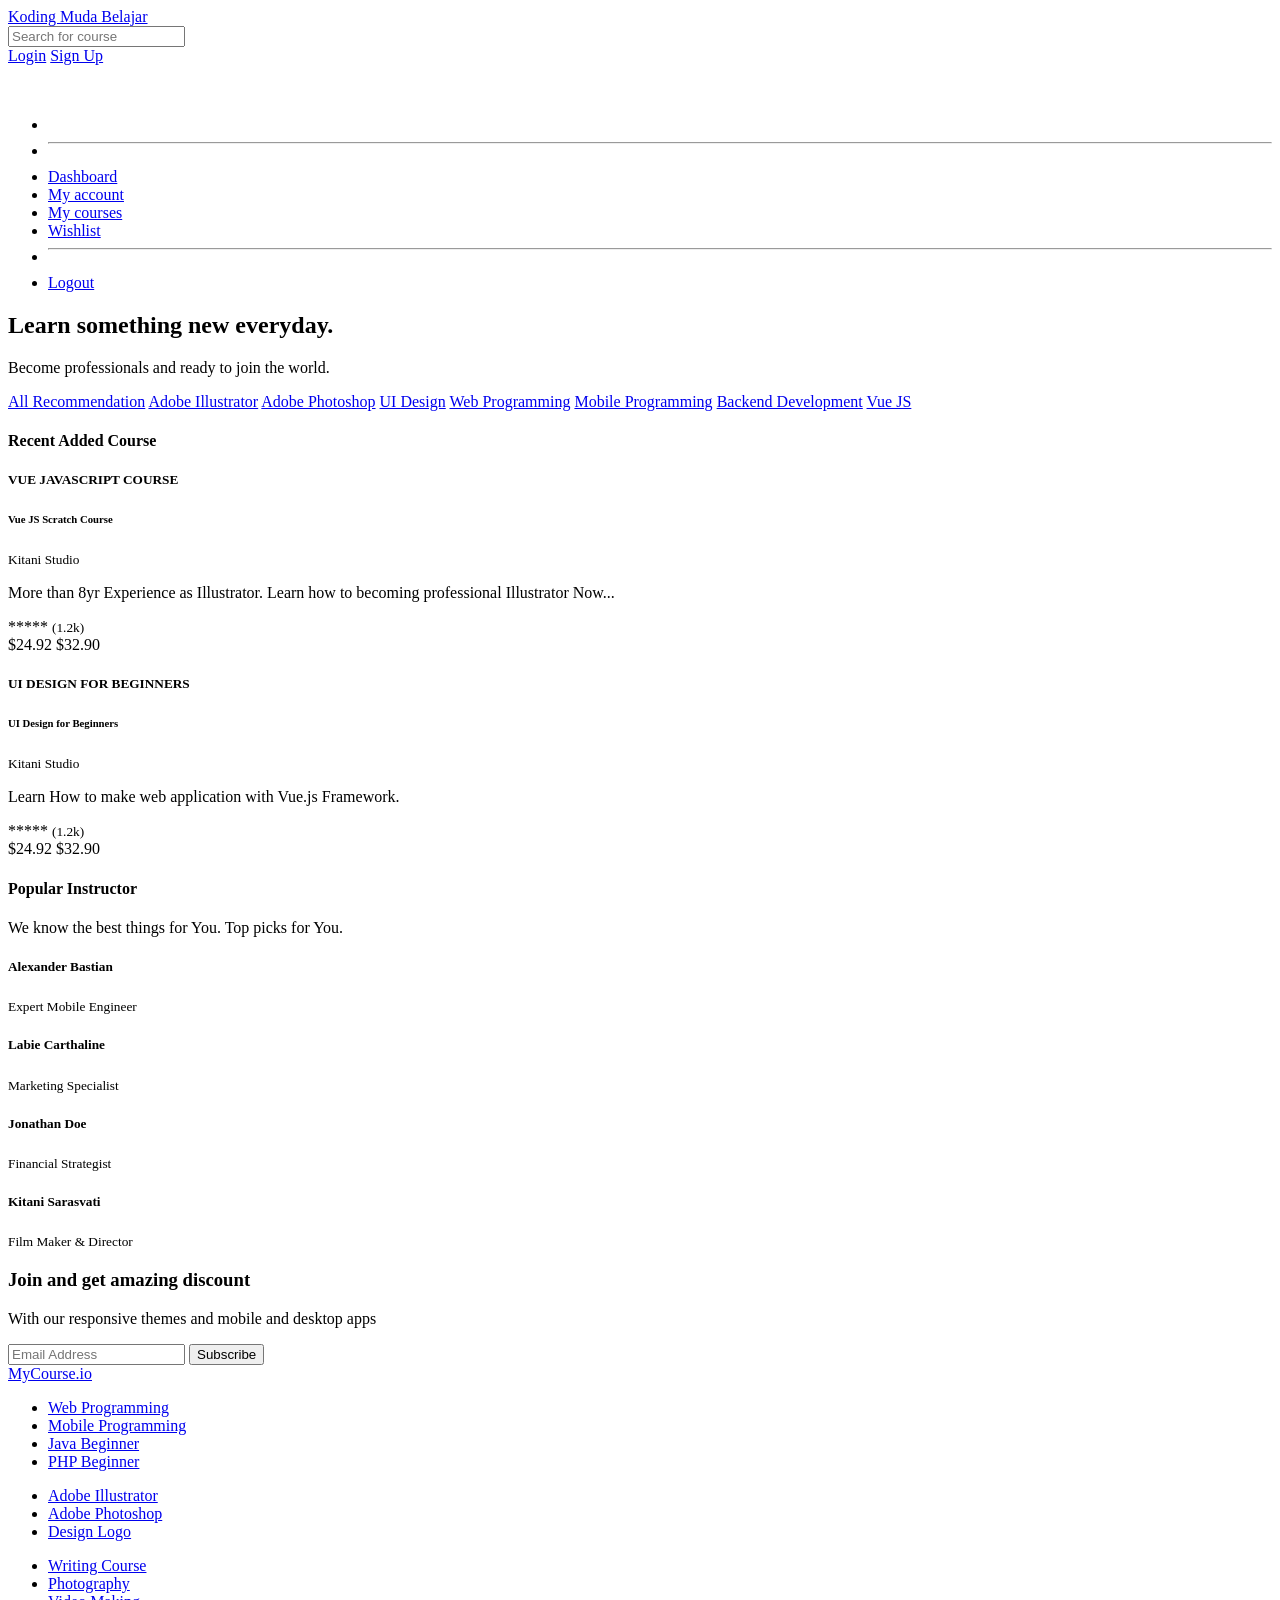
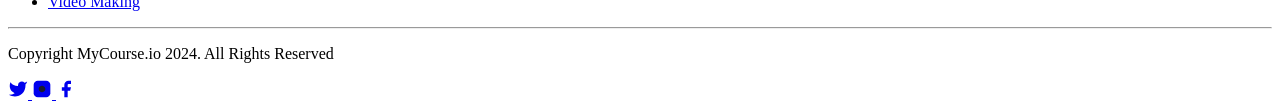
==== src/main/resources/templates/index.html @ 13777c7c "Homepage" ====
<!DOCTYPE html>
<html lang="en" xmlns:th="http://www.thymeleaf.org">
<head>
    <meta charset="UTF-8">
    <meta name="viewport" content="width=device-width, initial-scale=1.0">
    <title>Koding Muda Belajar</title>
    <link rel="stylesheet" th:href="@{/css/bootstrap.min.css}" />
    <link rel="stylesheet" th:href="@{/css/index.css}" />
</head>
<body>
    <nav class="navbar navbar-expand-lg navbar-light bg-white py-3 border-bottom">
        <div class="container">
            <a class="navbar-brand d-flex align-items-center" href="#">
                <span class="fw-bold">Koding Muda Belajar</span>
            </a>
            
            <div class="search-box mx-4 flex-grow-1 d-none d-lg-block">
                <input type="text" class="form-control" placeholder="Search for course">
            </div>
            
            <div class="d-flex align-items-center gap-3">

                <!-- Jika user BELUM login -->
                <div th:if="${user == null}">
                    <a href="/login" class="btn btn-outline-dark btn-sm">Login</a>
                    <a href="/register" class="btn btn-primary btn-sm">Sign Up</a>
                </div>

                <!-- Jika user SUDAH login -->
                <div class="dropdown text-end" th:if="${user != null}">
                    <a href="#" class="d-flex align-items-center text-dark text-decoration-none dropdown-toggle"
                    id="userDropdown">

                        <div class="rounded-circle bg-dark text-white d-flex justify-content-center align-items-center"
                            style="width: 35px; height: 35px;">
                            <span th:text="${user.firstName[0]+user.lastName[0]}"></span>
                        </div>
                    </a>

                    <ul class="dropdown-menu dropdown-menu-end" aria-labelledby="userDropdown">

                        <li class="px-3 py-2">
                            <strong th:text="${user.firstName + ' ' + user.lastName}"></strong><br>
                            <small th:text="${user.email}"></small>
                            <small th:text="${role}"></small>
                        </li>

                        <li><hr class="dropdown-divider"></li>
                        
                        <li><a class="dropdown-item" th:if="${role == 'Lecturer' or role == 'Admin'}" href="/dashboard">Dashboard</a></li>

                        <li><a class="dropdown-item" th:if="${role == 'Student'}" href="/my-account">My account</a></li>
                        <li><a class="dropdown-item" th:if="${role == 'Student'}" href="/my-courses">My courses</a></li>
                        <li><a class="dropdown-item" th:if="${role == 'Student'}" href="/wishlist">Wishlist</a></li>

                        <li><hr class="dropdown-divider"></li>
                        <li><a class="dropdown-item text-danger" href="/logout">Logout</a></li>
                    </ul>
                </div>
            </div>
        </div>
    </nav>


    <!-- Hero Section -->
    <section class="hero-section">
        <div class="container">
            <div class="hero-slider">
                <div class="row align-items-center">
                    <div class="col-lg-5">
                        <h1 class="display-5 fw-bold text-white mb-3">Learn something new everyday.</h1>
                        <p class="text-white-50 mb-4">Become professionals and ready to join the world.</p>
                    </div>
                    <div class="col-lg-7">
                    </div>
                </div>
            </div>
        </div>
    </section>

    <!-- Category Tags -->
    <section class="category-tags py-4">
        <div class="container">
            <div class="d-flex flex-wrap gap-2">
                <a href="#" class="btn btn-outline-primary btn-sm active">All Recommendation</a>
                <a href="#" class="btn btn-outline-secondary btn-sm">Adobe Illustrator</a>
                <a href="#" class="btn btn-outline-secondary btn-sm">Adobe Photoshop</a>
                <a href="#" class="btn btn-outline-secondary btn-sm">UI Design</a>
                <a href="#" class="btn btn-outline-secondary btn-sm">Web Programming</a>
                <a href="#" class="btn btn-outline-secondary btn-sm">Mobile Programming</a>
                <a href="#" class="btn btn-outline-secondary btn-sm">Backend Development</a>
                <a href="#" class="btn btn-outline-secondary btn-sm">Vue JS</a>
            </div>
        </div>
    </section>

    <!-- More from Kitani Studio -->
    <section class="courses-section py-4">
        <div class="container">
            <h4 class="fw-bold mb-1">Recent Added Course</h4>
            <div class="row g-4">
                <!-- Course Card 1 -->
                <div class="col-lg-3 col-md-6">
                    <div class="course-card">
                        <div class="course-image bg-danger">
                            <div class="course-img-content">
                                <h5 class="text-white fw-bold">VUE JAVASCRIPT COURSE</h5>
                            </div>
                        </div>
                        <div class="course-info p-3">
                            <h6 class="course-title">Vue JS Scratch Course</h6>
                            <div class="instructor-name">
                                <small class="text-primary">Kitani Studio</small>
                            </div>
                            <p class="course-desc text-muted small">More than 8yr Experience as Illustrator. Learn how to becoming professional Illustrator Now...</p>
                            <div class="course-rating mb-2">
                                <span class="stars">*****</span>
                                <small class="text-muted">(1.2k)</small>
                            </div>
                            <div class="course-price">
                                <span class="price fw-bold text-primary">$24.92</span>
                                <span class="original-price text-muted text-decoration-line-through ms-2">$32.90</span>
                            </div>
                        </div>
                    </div>
                </div>
                
                <!-- Course Card 2 -->
                <div class="col-lg-3 col-md-6">
                    <div class="course-card">
                        <div class="course-image bg-warning">
                            <div class="course-img-content">
                                <h5 class="text-dark fw-bold">UI DESIGN FOR BEGINNERS</h5>
                            </div>
                        </div>
                        <div class="course-info p-3">
                            <h6 class="course-title">UI Design for Beginners</h6>
                            <div class="instructor-name">
                                <small class="text-primary">Kitani Studio</small>
                            </div>
                            <p class="course-desc text-muted small">Learn How to make web application with Vue.js Framework.</p>
                            <div class="course-rating mb-2">
                                <span class="stars">*****</span>
                                <small class="text-muted">(1.2k)</small>
                            </div>
                            <div class="course-price">
                                <span class="price fw-bold text-primary">$24.92</span>
                                <span class="original-price text-muted text-decoration-line-through ms-2">$32.90</span>
                            </div>
                        </div>
                    </div>
                </div>
                

            </div>
        </div>
    </section>

    <!-- Popular Instructor -->
    <section class="instructor-section py-5">
        <div class="container">
            <h4 class="fw-bold mb-1">Popular Instructor</h4>
            <p class="text-muted mb-4">We know the best things for You. Top picks for You.</p>
            
            <div class="row g-4">
                <!-- Instructor 1 -->
                <div class="col-lg-3 col-md-6">
                    <div class="instructor-card">
                        <div class="instructor-image bg-teal"></div>
                        <div class="instructor-overlay">
                            <h5 class="text-white mb-1">Alexander Bastian</h5>
                            <small class="text-white-50">Expert Mobile Engineer</small>
                        </div>
                    </div>
                </div>
                
                <!-- Instructor 2 -->
                <div class="col-lg-3 col-md-6">
                    <div class="instructor-card">
                        <div class="instructor-image bg-green"></div>
                        <div class="instructor-overlay">
                            <h5 class="text-white mb-1">Labie Carthaline</h5>
                            <small class="text-white-50">Marketing Specialist</small>
                        </div>
                    </div>
                </div>
                
                <!-- Instructor 3 -->
                <div class="col-lg-3 col-md-6">
                    <div class="instructor-card">
                        <div class="instructor-image bg-blue"></div>
                        <div class="instructor-overlay">
                            <h5 class="text-white mb-1">Jonathan Doe</h5>
                            <small class="text-white-50">Financial Strategist</small>
                        </div>
                    </div>
                </div>
                
                <!-- Instructor 4 -->
                <div class="col-lg-3 col-md-6">
                    <div class="instructor-card">
                        <div class="instructor-image bg-yellow"></div>
                        <div class="instructor-overlay">
                            <h5 class="text-white mb-1">Kitani Sarasvati</h5>
                            <small class="text-white-50">Film Maker & Director</small>
                        </div>
                    </div>
                </div>
            </div>
        </div>
    </section>

    <!-- Newsletter Section -->
    <section class="newsletter-section py-5">
        <div class="container">
            <div class="newsletter-box">
                <div class="row align-items-center">
                    <div class="col-lg-6">
                        <h3 class="text-white fw-bold mb-2">Join and get amazing discount</h3>
                        <p class="text-white-50 mb-0">With our responsive themes and mobile and desktop apps</p>
                    </div>
                    <div class="col-lg-6">
                        <div class="d-flex gap-2 newsletter-form">
                            <input type="email" class="form-control" placeholder="Email Address">
                            <button class="btn btn-primary px-4">Subscribe</button>
                        </div>
                    </div>
                </div>
                <div class="newsletter-decoration"></div>
            </div>
        </div>
    </section>

    <!-- Footer -->
    <footer class="footer-section py-5">
        <div class="container">
            <div class="row">
                <div class="col-lg-3 col-md-6 mb-4">
                    <a class="navbar-brand d-flex align-items-center mb-4" href="#">
                        <div class="brand-icon me-2"></div>
                        <span class="fw-bold text-white">MyCourse.io</span>
                    </a>
                </div>
                <div class="col-lg-2 col-md-6 mb-4">
                    <ul class="list-unstyled footer-links">
                        <li><a href="#">Web Programming</a></li>
                        <li><a href="#">Mobile Programming</a></li>
                        <li><a href="#">Java Beginner</a></li>
                        <li><a href="#">PHP Beginner</a></li>
                    </ul>
                </div>
                <div class="col-lg-2 col-md-6 mb-4">
                    <ul class="list-unstyled footer-links">
                        <li><a href="#">Adobe Illustrator</a></li>
                        <li><a href="#">Adobe Photoshop</a></li>
                        <li><a href="#">Design Logo</a></li>
                    </ul>
                </div>
                <div class="col-lg-2 col-md-6 mb-4">
                    <ul class="list-unstyled footer-links">
                        <li><a href="#">Writing Course</a></li>
                        <li><a href="#">Photography</a></li>
                        <li><a href="#">Video Making</a></li>
                    </ul>
                </div>
            </div>
            
            <hr class="border-secondary my-4">
            
            <div class="row align-items-center">
                <div class="col-md-6">
                    <p class="text-muted mb-0">Copyright MyCourse.io 2024. All Rights Reserved</p>
                </div>
                <div class="col-md-6 text-md-end">
                    <div class="social-links">
                        <a href="#" class="text-white me-3">
                            <svg width="20" height="20" viewBox="0 0 24 24" fill="currentColor">
                                <path d="M23 3a10.9 10.9 0 0 1-3.14 1.53 4.48 4.48 0 0 0-7.86 3v1A10.66 10.66 0 0 1 3 4s-4 9 5 13a11.64 11.64 0 0 1-7 2c9 5 20 0 20-11.5a4.5 4.5 0 0 0-.08-.83A7.72 7.72 0 0 0 23 3z"></path>
                            </svg>
                        </a>
                        <a href="#" class="text-white me-3">
                            <svg width="20" height="20" viewBox="0 0 24 24" fill="currentColor">
                                <rect x="2" y="2" width="20" height="20" rx="5" ry="5"></rect>
                                <path d="M16 11.37A4 4 0 1 1 12.63 8 4 4 0 0 1 16 11.37z" fill="#1a1a2e"></path>
                                <line x1="17.5" y1="6.5" x2="17.51" y2="6.5" stroke="#1a1a2e" stroke-width="2"></line>
                            </svg>
                        </a>
                        <a href="#" class="text-white">
                            <svg width="20" height="20" viewBox="0 0 24 24" fill="currentColor">
                                <path d="M18 2h-3a5 5 0 0 0-5 5v3H7v4h3v8h4v-8h3l1-4h-4V7a1 1 0 0 1 1-1h3z"></path>
                            </svg>
                        </a>
                    </div>
                </div>
            </div>
        </div>
    </footer>

    <script th:src="@{/js/bootstrap.bundle.min.js}"></script>
</body>
</html>
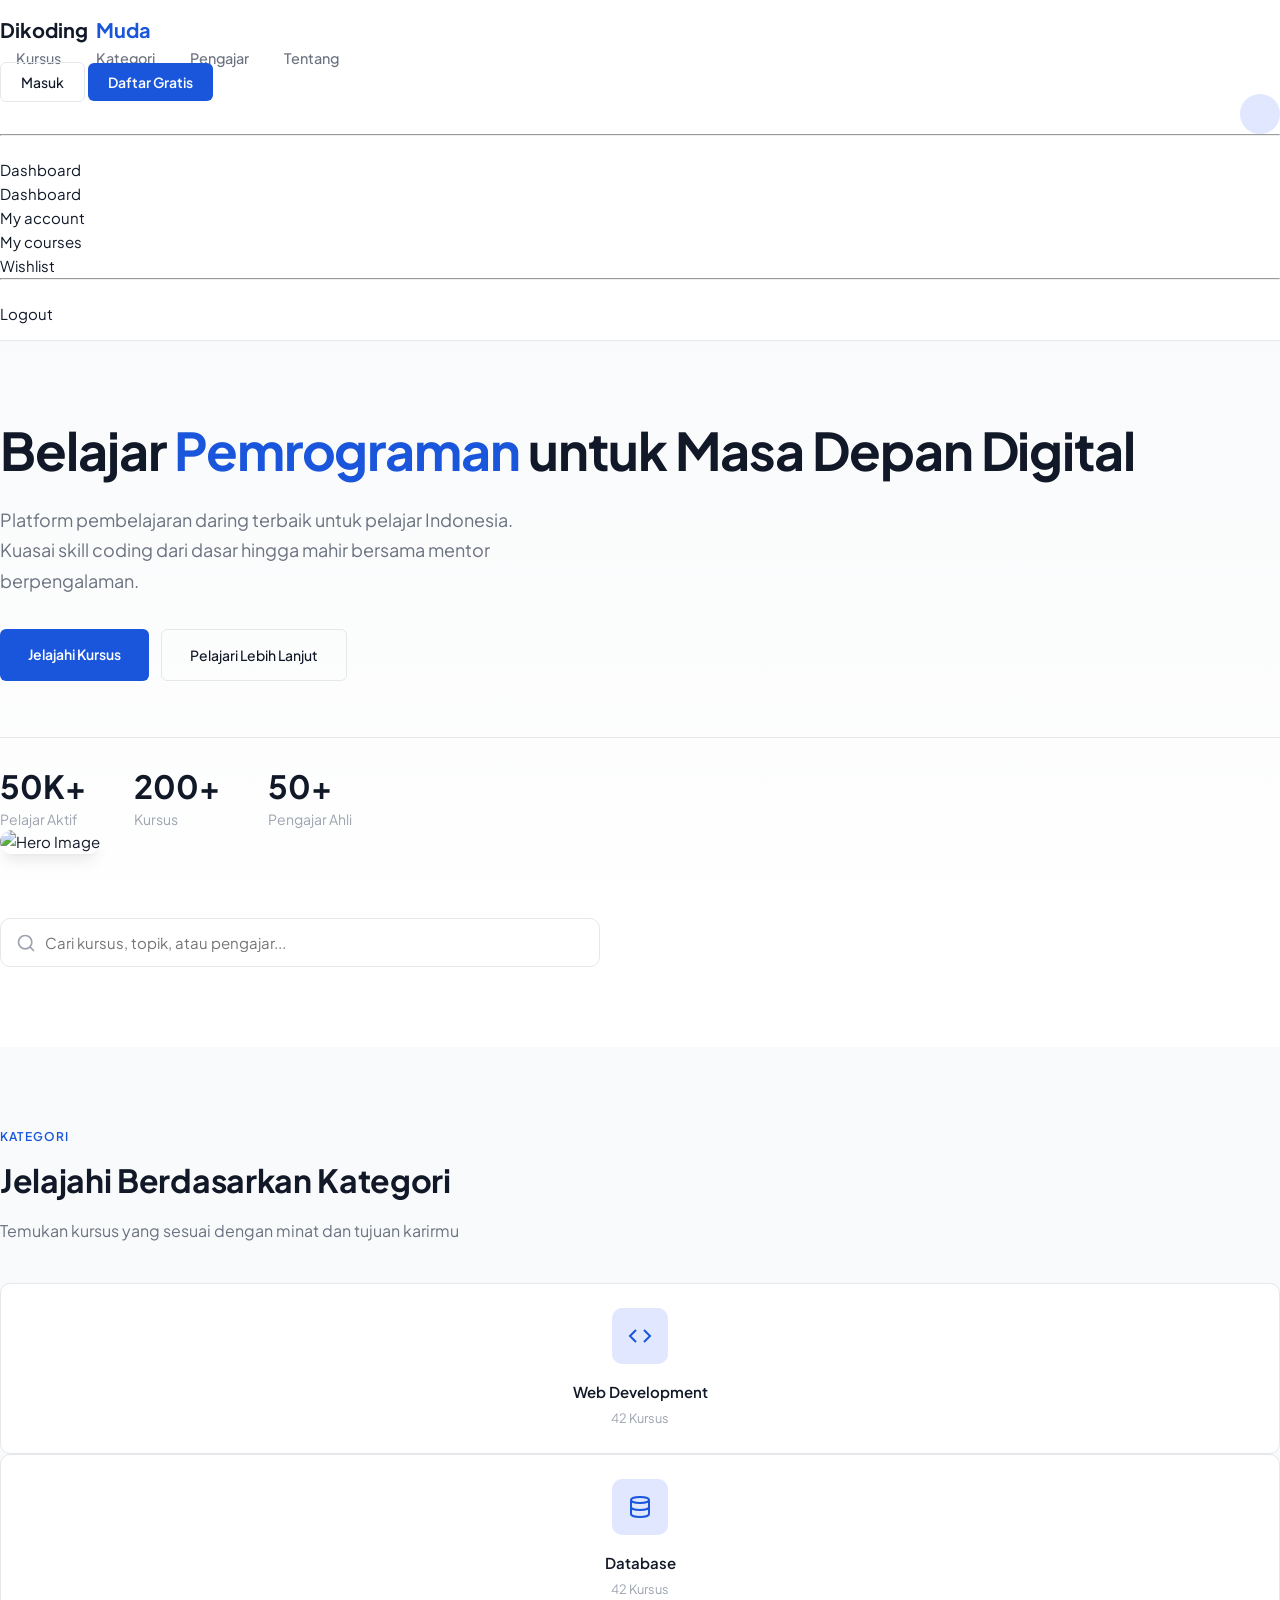
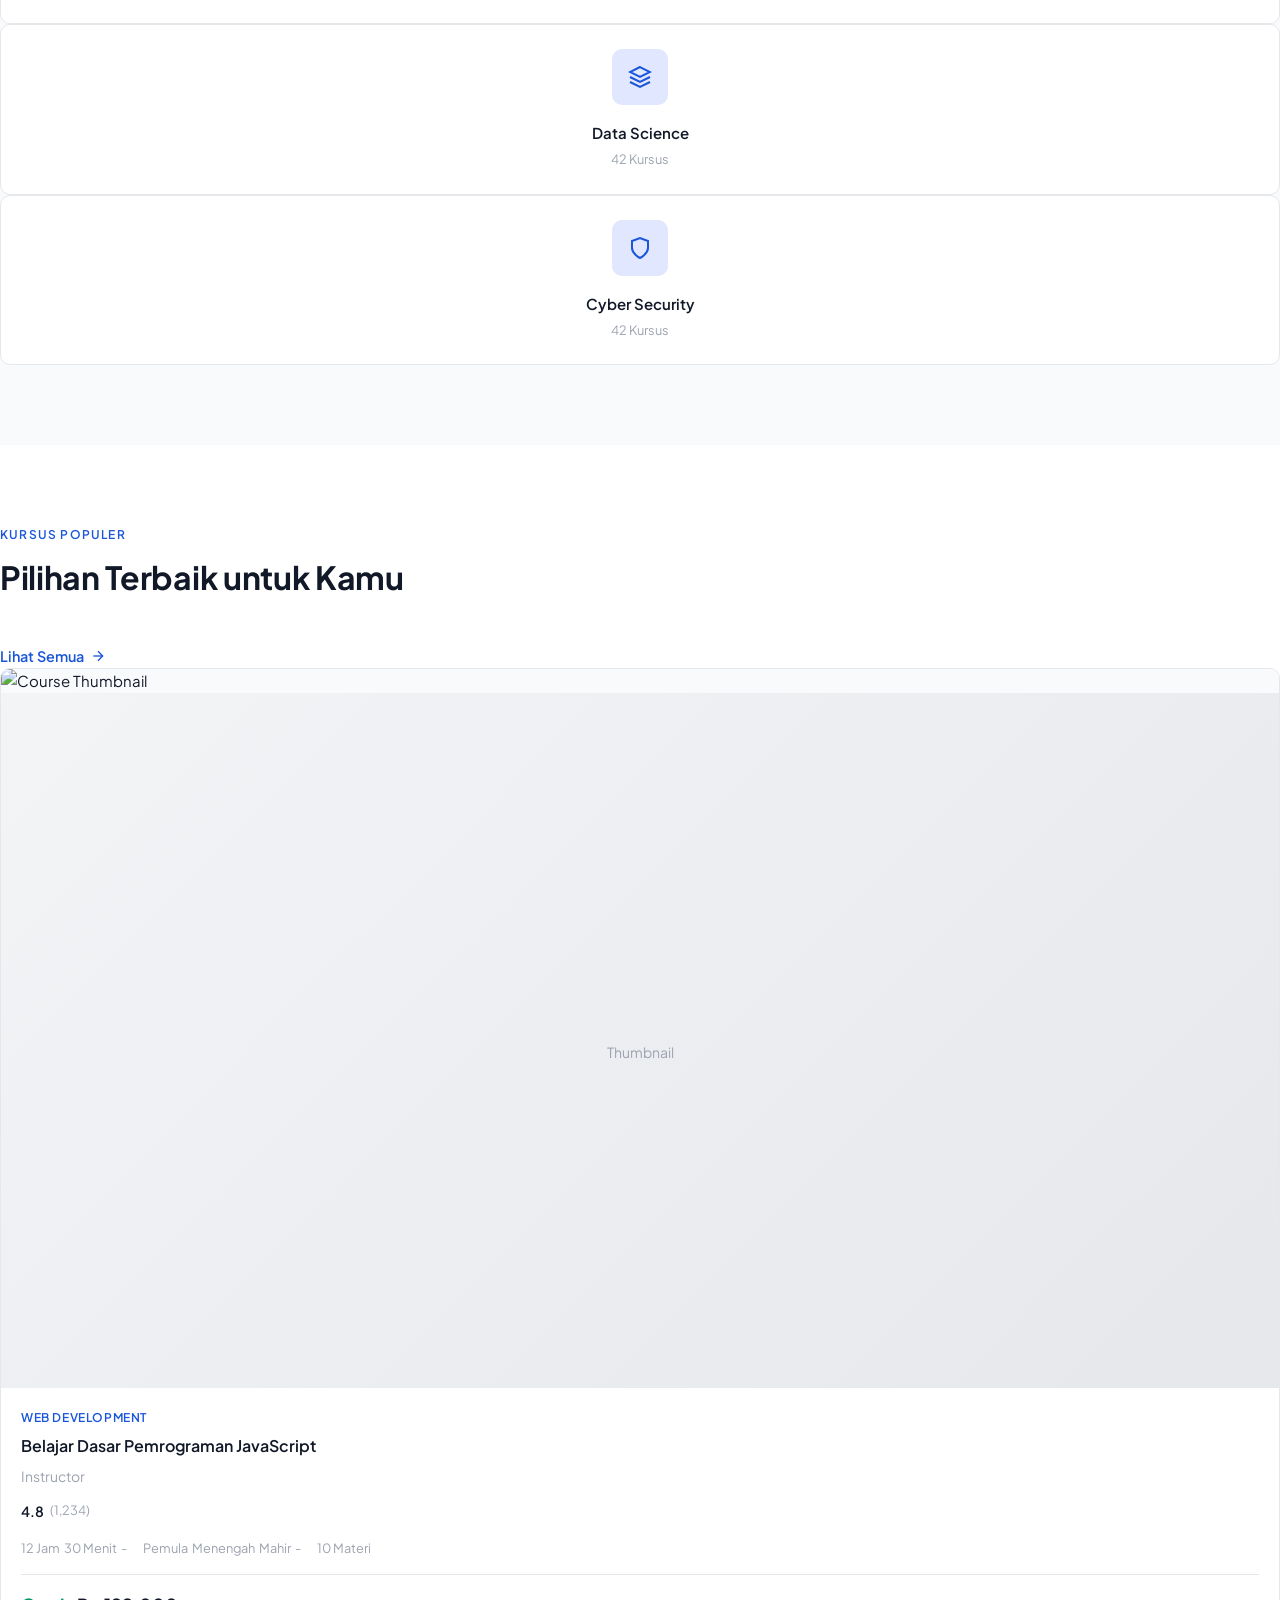
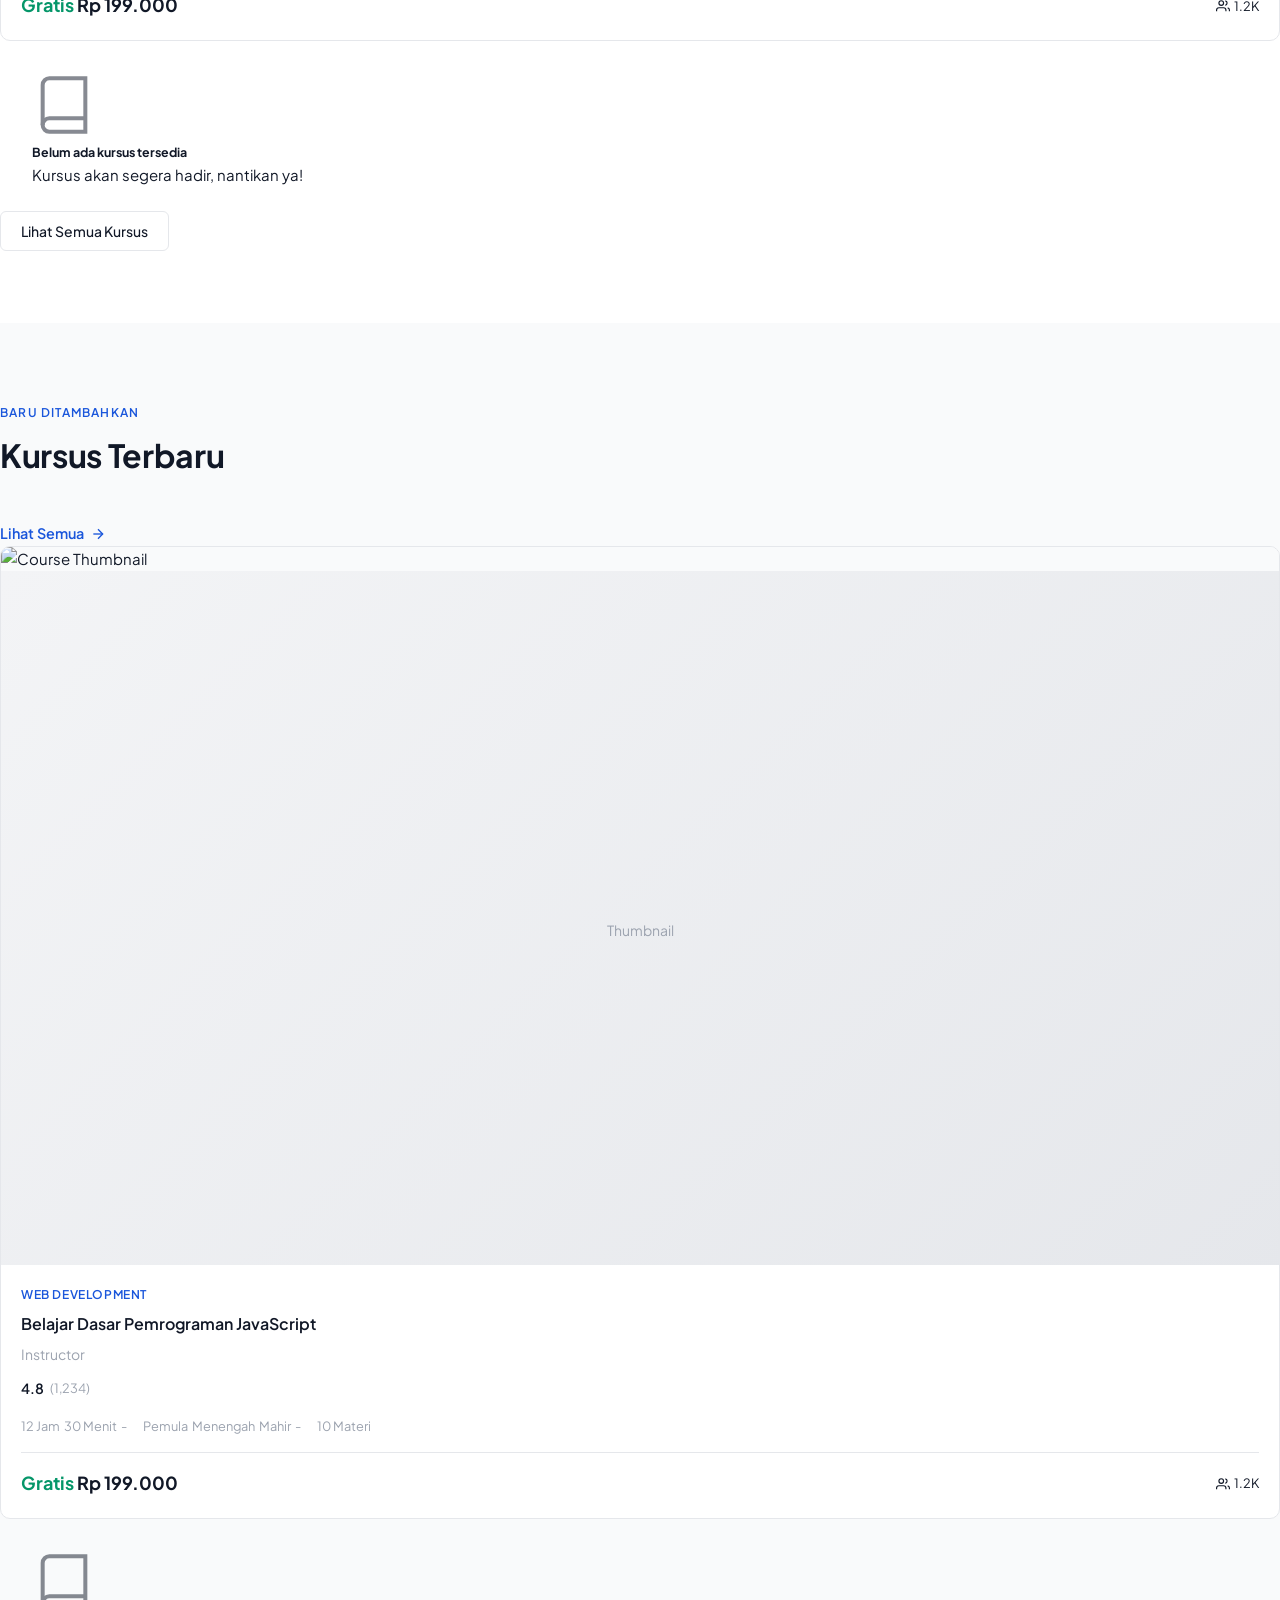
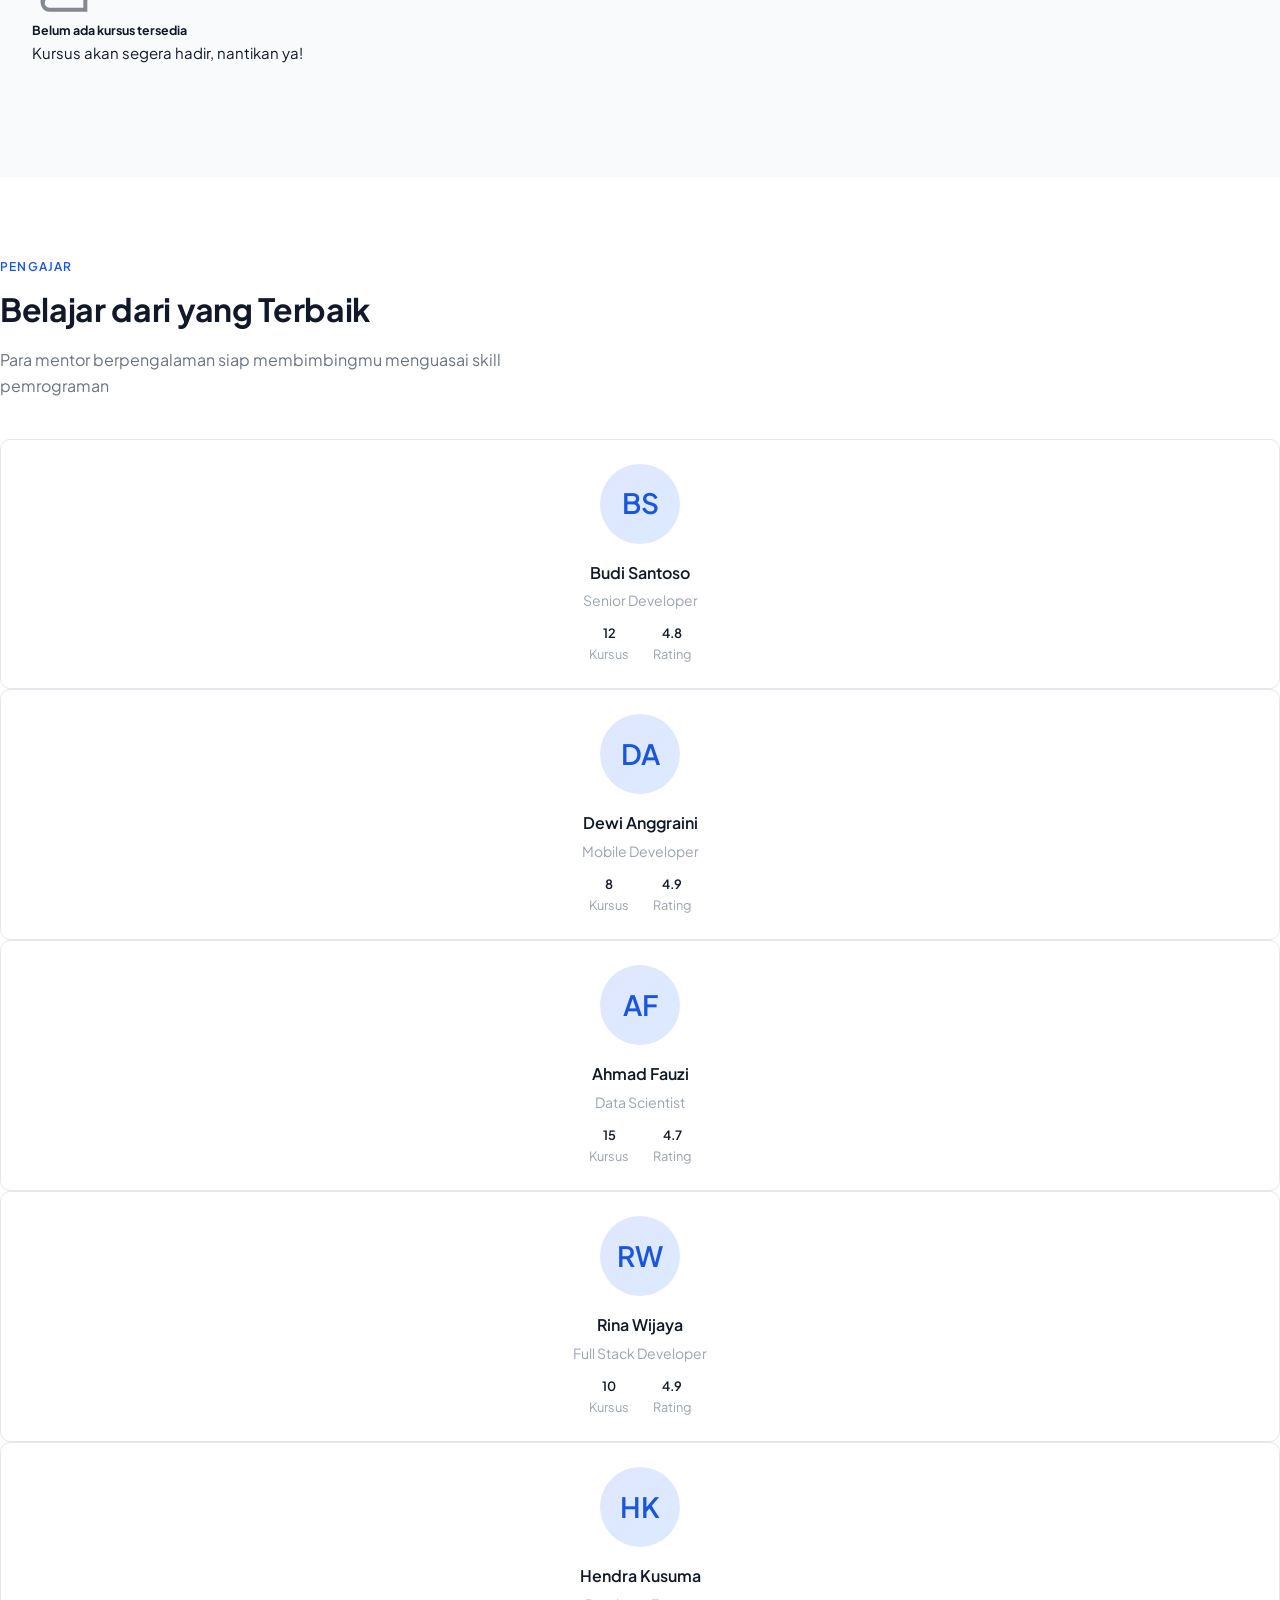
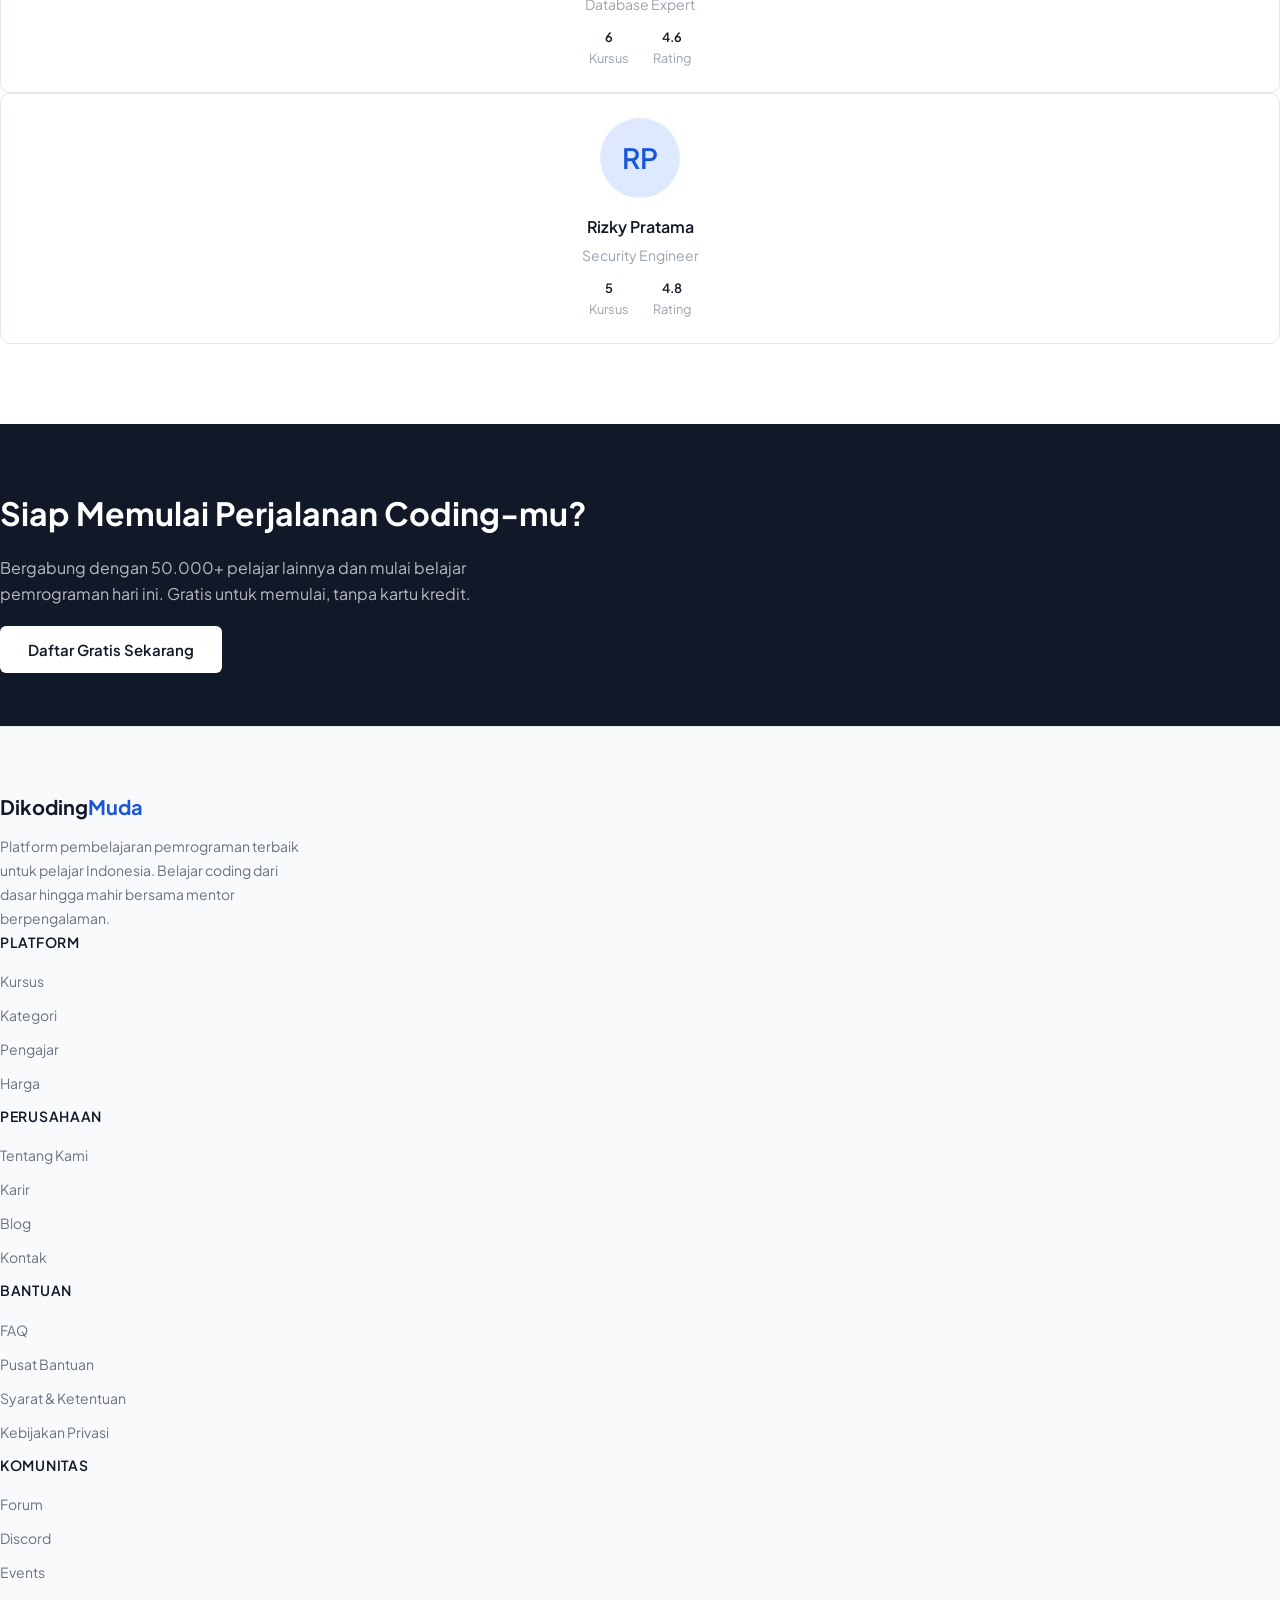
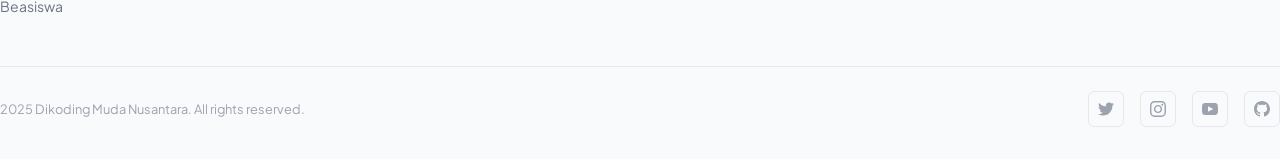
==== commit 87c9e411: "baru" ====
--- a/src/main/resources/templates/index.html
+++ b/src/main/resources/templates/index.html
@@ -1,301 +1,1510 @@
 <!DOCTYPE html>
-<html lang="en" xmlns:th="http://www.thymeleaf.org">
+<html lang="id" xmlns:th="http://www.thymeleaf.org">
 <head>
     <meta charset="UTF-8">
     <meta name="viewport" content="width=device-width, initial-scale=1.0">
-    <title>Koding Muda Belajar</title>
+    <title>Dikoding Muda Nusantara - Platform Belajar Pemrograman</title>
+    
+    <!-- Google Fonts -->
+    <link rel="preconnect" href="https://fonts.googleapis.com">
+    <link rel="preconnect" href="https://fonts.gstatic.com" crossorigin>
+    <link href="https://fonts.googleapis.com/css2?family=Plus+Jakarta+Sans:wght@300;400;500;600;700&display=swap" rel="stylesheet">
+    
+    <!-- Bootstrap 5 CSS -->
     <link rel="stylesheet" th:href="@{/css/bootstrap.min.css}" />
-    <link rel="stylesheet" th:href="@{/css/index.css}" />
+    
+    <style>
+        :root {
+            --color-primary: #1a56db;
+            --color-primary-dark: #1e40af;
+            --color-primary-light: #e0e7ff;
+            --color-text: #111827;
+            --color-text-secondary: #6b7280;
+            --color-text-muted: #9ca3af;
+            --color-bg: #ffffff;
+            --color-bg-subtle: #f9fafb;
+            --color-border: #e5e7eb;
+            --color-success: #059669;
+            --color-warning: #d97706;
+            --font-primary: 'Plus Jakarta Sans', -apple-system, BlinkMacSystemFont, sans-serif;
+            --shadow-sm: 0 1px 2px 0 rgb(0 0 0 / 0.05);
+            --shadow-md: 0 4px 6px -1px rgb(0 0 0 / 0.07), 0 2px 4px -2px rgb(0 0 0 / 0.05);
+            --shadow-lg: 0 10px 15px -3px rgb(0 0 0 / 0.08), 0 4px 6px -4px rgb(0 0 0 / 0.05);
+            --radius-sm: 6px;
+            --radius-md: 10px;
+            --radius-lg: 16px;
+            --transition: all 0.2s ease;
+        }
+
+        * {
+            margin: 0;
+            padding: 0;
+            box-sizing: border-box;
+        }
+
+        body {
+            font-family: var(--font-primary);
+            color: var(--color-text);
+            background-color: var(--color-bg);
+            line-height: 1.6;
+            font-size: 15px;
+            -webkit-font-smoothing: antialiased;
+        }
+
+        a {
+            text-decoration: none;
+            color: inherit;
+            transition: var(--transition);
+        }
+
+        /* Navbar */
+        .navbar-main {
+            background: var(--color-bg);
+            border-bottom: 1px solid var(--color-border);
+            padding: 0.875rem 0;
+            position: sticky;
+            top: 0;
+            z-index: 1000;
+        }
+
+        .navbar-brand {
+            font-weight: 700;
+            font-size: 1.25rem;
+            color: var(--color-text);
+            display: flex;
+            align-items: center;
+            gap: 0.5rem;
+        }
+
+        .navbar-brand span {
+            color: var(--color-primary);
+        }
+
+        .nav-link-main {
+            color: var(--color-text-secondary);
+            font-weight: 500;
+            font-size: 0.9rem;
+            padding: 0.5rem 1rem;
+            border-radius: var(--radius-sm);
+        }
+
+        .nav-link-main:hover {
+            color: var(--color-text);
+            background: var(--color-bg-subtle);
+        }
+
+        .nav-link-main.active {
+            color: var(--color-primary);
+        }
+
+        .btn-primary-custom {
+            background: var(--color-primary);
+            color: white;
+            font-weight: 600;
+            font-size: 0.875rem;
+            padding: 0.625rem 1.25rem;
+            border-radius: var(--radius-sm);
+            border: none;
+            cursor: pointer;
+            transition: var(--transition);
+        }
+
+        .btn-primary-custom:hover {
+            background: var(--color-primary-dark);
+            color: white;
+            transform: translateY(-1px);
+        }
+
+        .btn-outline-custom {
+            background: transparent;
+            color: var(--color-text);
+            font-weight: 500;
+            font-size: 0.875rem;
+            padding: 0.625rem 1.25rem;
+            border-radius: var(--radius-sm);
+            border: 1px solid var(--color-border);
+            cursor: pointer;
+            transition: var(--transition);
+        }
+
+        .btn-outline-custom:hover {
+            background: var(--color-bg-subtle);
+            border-color: var(--color-text-muted);
+        }
+
+        /* Hero Section */
+        .hero-section {
+            padding: 5rem 0 6rem;
+            background: linear-gradient(180deg, var(--color-bg-subtle) 0%, var(--color-bg) 100%);
+        }
+
+        .hero-title {
+            font-size: 3.25rem;
+            font-weight: 700;
+            line-height: 1.15;
+            color: var(--color-text);
+            margin-bottom: 1.5rem;
+            letter-spacing: -0.02em;
+        }
+
+        .hero-title span {
+            color: var(--color-primary);
+        }
+
+        .hero-subtitle {
+            font-size: 1.125rem;
+            color: var(--color-text-secondary);
+            max-width: 540px;
+            margin-bottom: 2rem;
+            line-height: 1.7;
+        }
+
+        .hero-actions {
+            display: flex;
+            gap: 0.75rem;
+            flex-wrap: wrap;
+        }
+
+        .hero-stats {
+            display: flex;
+            gap: 3rem;
+            margin-top: 3.5rem;
+            padding-top: 2rem;
+            border-top: 1px solid var(--color-border);
+        }
+
+        .stat-item {
+            text-align: left;
+        }
+
+        .stat-number {
+            font-size: 2rem;
+            font-weight: 700;
+            color: var(--color-text);
+            line-height: 1;
+            margin-bottom: 0.375rem;
+        }
+
+        .stat-label {
+            font-size: 0.875rem;
+            color: var(--color-text-muted);
+        }
+
+        .hero-image {
+            position: relative;
+        }
+
+        .hero-image img {
+            width: 100%;
+            border-radius: var(--radius-lg);
+            box-shadow: var(--shadow-lg);
+        }
+
+        .hero-image-placeholder {
+            width: 100%;
+            aspect-ratio: 4/3;
+            background: linear-gradient(135deg, var(--color-primary-light) 0%, #dbeafe 100%);
+            border-radius: var(--radius-lg);
+            display: flex;
+            align-items: center;
+            justify-content: center;
+            font-size: 1rem;
+            color: var(--color-primary);
+            font-weight: 500;
+        }
+
+        /* Section Styles */
+        .section {
+            padding: 5rem 0;
+        }
+
+        .section-header {
+            margin-bottom: 2.5rem;
+        }
+
+        .section-label {
+            font-size: 0.75rem;
+            font-weight: 600;
+            text-transform: uppercase;
+            letter-spacing: 0.1em;
+            color: var(--color-primary);
+            margin-bottom: 0.5rem;
+        }
+
+        .section-title {
+            font-size: 2rem;
+            font-weight: 700;
+            color: var(--color-text);
+            margin-bottom: 0.75rem;
+            letter-spacing: -0.01em;
+        }
+
+        .section-subtitle {
+            font-size: 1rem;
+            color: var(--color-text-secondary);
+            max-width: 600px;
+        }
+
+        .section-link {
+            font-size: 0.9rem;
+            font-weight: 600;
+            color: var(--color-primary);
+            display: inline-flex;
+            align-items: center;
+            gap: 0.375rem;
+        }
+
+        .section-link:hover {
+            color: var(--color-primary-dark);
+            gap: 0.5rem;
+        }
+
+        /* Category Pills */
+        .category-list {
+            display: flex;
+            gap: 0.75rem;
+            flex-wrap: wrap;
+            margin-bottom: 2rem;
+        }
+
+        .category-pill {
+            padding: 0.5rem 1rem;
+            background: var(--color-bg);
+            border: 1px solid var(--color-border);
+            border-radius: 100px;
+            font-size: 0.875rem;
+            font-weight: 500;
+            color: var(--color-text-secondary);
+            cursor: pointer;
+            transition: var(--transition);
+        }
+
+        .category-pill:hover,
+        .category-pill.active {
+            background: var(--color-primary);
+            border-color: var(--color-primary);
+            color: white;
+        }
+
+        /* Course Card */
+        .course-card {
+            background: var(--color-bg);
+            border: 1px solid var(--color-border);
+            border-radius: var(--radius-md);
+            overflow: hidden;
+            transition: var(--transition);
+            height: 100%;
+            display: flex;
+            flex-direction: column;
+        }
+
+        .course-card:hover {
+            box-shadow: var(--shadow-md);
+            border-color: transparent;
+            transform: translateY(-2px);
+        }
+
+        .course-thumbnail {
+            aspect-ratio: 16/9;
+            background: var(--color-bg-subtle);
+            position: relative;
+            overflow: hidden;
+        }
+
+        .course-thumbnail img {
+            width: 100%;
+            height: 100%;
+            object-fit: cover;
+        }
+
+        .course-thumbnail-placeholder {
+            width: 100%;
+            height: 100%;
+            display: flex;
+            align-items: center;
+            justify-content: center;
+            font-size: 0.875rem;
+            color: var(--color-text-muted);
+            background: linear-gradient(135deg, #f3f4f6 0%, #e5e7eb 100%);
+        }
+
+        .course-badge {
+            position: absolute;
+            top: 0.75rem;
+            left: 0.75rem;
+            padding: 0.25rem 0.625rem;
+            background: var(--color-bg);
+            border-radius: 100px;
+            font-size: 0.75rem;
+            font-weight: 600;
+            color: var(--color-text);
+        }
+
+        .course-badge.new {
+            background: var(--color-primary);
+            color: white;
+        }
+
+        .course-badge.bestseller {
+            background: var(--color-warning);
+            color: white;
+        }
+
+        .course-content {
+            padding: 1.25rem;
+            flex: 1;
+            display: flex;
+            flex-direction: column;
+        }
+
+        .course-category {
+            font-size: 0.75rem;
+            font-weight: 600;
+            text-transform: uppercase;
+            letter-spacing: 0.05em;
+            color: var(--color-primary);
+            margin-bottom: 0.5rem;
+        }
+
+        .course-title {
+            font-size: 1rem;
+            font-weight: 600;
+            color: var(--color-text);
+            margin-bottom: 0.5rem;
+            line-height: 1.4;
+            display: -webkit-box;
+            -webkit-line-clamp: 2;
+            -webkit-box-orient: vertical;
+            overflow: hidden;
+        }
+
+        .course-instructor {
+            font-size: 0.875rem;
+            color: var(--color-text-muted);
+            margin-bottom: 0.75rem;
+        }
+
+        .course-meta {
+            display: flex;
+            align-items: center;
+            gap: 1rem;
+            font-size: 0.8rem;
+            color: var(--color-text-muted);
+            margin-bottom: 1rem;
+        }
+
+        .course-meta-item {
+            display: flex;
+            align-items: center;
+            gap: 0.25rem;
+        }
+
+        .course-rating {
+            display: flex;
+            align-items: center;
+            gap: 0.375rem;
+            margin-bottom: 1rem;
+        }
+
+        .rating-stars {
+            color: #fbbf24;
+            font-size: 0.875rem;
+        }
+
+        .rating-value {
+            font-size: 0.875rem;
+            font-weight: 600;
+            color: var(--color-text);
+        }
+
+        .rating-count {
+            font-size: 0.8rem;
+            color: var(--color-text-muted);
+        }
+
+        .course-footer {
+            margin-top: auto;
+            padding-top: 1rem;
+            border-top: 1px solid var(--color-border);
+            display: flex;
+            align-items: center;
+            justify-content: space-between;
+        }
+
+        .course-price {
+            font-size: 1.125rem;
+            font-weight: 700;
+            color: var(--color-text);
+        }
+
+        .course-price-original {
+            font-size: 0.875rem;
+            color: var(--color-text-muted);
+            text-decoration: line-through;
+            margin-left: 0.5rem;
+        }
+
+        .course-action {
+            width: 36px;
+            height: 36px;
+            border-radius: var(--radius-sm);
+            border: 1px solid var(--color-border);
+            background: var(--color-bg);
+            display: flex;
+            align-items: center;
+            justify-content: center;
+            cursor: pointer;
+            transition: var(--transition);
+            color: var(--color-text-muted);
+        }
+
+        .course-action:hover {
+            background: var(--color-primary);
+            border-color: var(--color-primary);
+            color: white;
+        }
+
+        /* Categories Section */
+        .category-card {
+            background: var(--color-bg);
+            border: 1px solid var(--color-border);
+            border-radius: var(--radius-md);
+            padding: 1.5rem;
+            text-align: center;
+            transition: var(--transition);
+            cursor: pointer;
+        }
+
+        .category-card:hover {
+            border-color: var(--color-primary);
+            box-shadow: var(--shadow-sm);
+        }
+
+        .category-icon {
+            width: 56px;
+            height: 56px;
+            background: var(--color-primary-light);
+            border-radius: var(--radius-md);
+            display: flex;
+            align-items: center;
+            justify-content: center;
+            margin: 0 auto 1rem;
+            font-size: 1.5rem;
+            color: var(--color-primary);
+        }
+
+        .category-name {
+            font-size: 0.9375rem;
+            font-weight: 600;
+            color: var(--color-text);
+            margin-bottom: 0.25rem;
+        }
+
+        .category-count {
+            font-size: 0.8rem;
+            color: var(--color-text-muted);
+        }
+
+        /* Instructor Card */
+        .instructor-card {
+            background: var(--color-bg);
+            border: 1px solid var(--color-border);
+            border-radius: var(--radius-md);
+            padding: 1.5rem;
+            text-align: center;
+            transition: var(--transition);
+        }
+
+        .instructor-card:hover {
+            box-shadow: var(--shadow-md);
+            border-color: transparent;
+        }
+
+        .instructor-avatar {
+            width: 80px;
+            height: 80px;
+            border-radius: 50%;
+            background: linear-gradient(135deg, var(--color-primary-light) 0%, #dbeafe 100%);
+            margin: 0 auto 1rem;
+            display: flex;
+            align-items: center;
+            justify-content: center;
+            font-size: 1.75rem;
+            color: var(--color-primary);
+            font-weight: 600;
+        }
+
+        .instructor-name {
+            font-size: 1rem;
+            font-weight: 600;
+            color: var(--color-text);
+            margin-bottom: 0.25rem;
+        }
+
+        .instructor-title {
+            font-size: 0.875rem;
+            color: var(--color-text-muted);
+            margin-bottom: 0.75rem;
+        }
+
+        .instructor-stats {
+            display: flex;
+            justify-content: center;
+            gap: 1.5rem;
+            font-size: 0.8rem;
+        }
+
+        .instructor-stat {
+            text-align: center;
+        }
+
+        .instructor-stat-value {
+            font-weight: 600;
+            color: var(--color-text);
+        }
+
+        .instructor-stat-label {
+            color: var(--color-text-muted);
+        }
+
+        /* CTA Section */
+        .cta-section {
+            background: var(--color-text);
+            padding: 4rem 0;
+        }
+
+        .cta-title {
+            font-size: 2rem;
+            font-weight: 700;
+            color: white;
+            margin-bottom: 1rem;
+        }
+
+        .cta-subtitle {
+            font-size: 1rem;
+            color: rgba(255, 255, 255, 0.7);
+            margin-bottom: 2rem;
+            max-width: 500px;
+        }
+
+        .cta-btn {
+            background: white;
+            color: var(--color-text);
+            font-weight: 600;
+            font-size: 0.9375rem;
+            padding: 0.875rem 1.75rem;
+            border-radius: var(--radius-sm);
+            border: none;
+            cursor: pointer;
+            transition: var(--transition);
+        }
+
+        .cta-btn:hover {
+            background: var(--color-primary);
+            color: white;
+        }
+
+        /* Footer */
+        .footer {
+            background: var(--color-bg-subtle);
+            border-top: 1px solid var(--color-border);
+            padding: 4rem 0 2rem;
+        }
+
+        .footer-brand {
+            font-size: 1.25rem;
+            font-weight: 700;
+            color: var(--color-text);
+            margin-bottom: 0.75rem;
+        }
+
+        .footer-brand span {
+            color: var(--color-primary);
+        }
+
+        .footer-desc {
+            font-size: 0.875rem;
+            color: var(--color-text-secondary);
+            max-width: 300px;
+            line-height: 1.7;
+        }
+
+        .footer-title {
+            font-size: 0.875rem;
+            font-weight: 600;
+            color: var(--color-text);
+            margin-bottom: 1rem;
+            text-transform: uppercase;
+            letter-spacing: 0.05em;
+        }
+
+        .footer-links {
+            list-style: none;
+            padding: 0;
+            margin: 0;
+        }
+
+        .footer-links li {
+            margin-bottom: 0.625rem;
+        }
+
+        .footer-links a {
+            font-size: 0.875rem;
+            color: var(--color-text-secondary);
+        }
+
+        .footer-links a:hover {
+            color: var(--color-primary);
+        }
+
+        .footer-bottom {
+            margin-top: 3rem;
+            padding-top: 1.5rem;
+            border-top: 1px solid var(--color-border);
+            display: flex;
+            justify-content: space-between;
+            align-items: center;
+            flex-wrap: wrap;
+            gap: 1rem;
+        }
+
+        .footer-copyright {
+            font-size: 0.8rem;
+            color: var(--color-text-muted);
+        }
+
+        .footer-social {
+            display: flex;
+            gap: 1rem;
+        }
+
+        .footer-social a {
+            width: 36px;
+            height: 36px;
+            border-radius: var(--radius-sm);
+            border: 1px solid var(--color-border);
+            display: flex;
+            align-items: center;
+            justify-content: center;
+            color: var(--color-text-muted);
+            font-size: 0.875rem;
+        }
+
+        .footer-social a:hover {
+            background: var(--color-primary);
+            border-color: var(--color-primary);
+            color: white;
+        }
+
+        /* Search Bar */
+        .search-container {
+            position: relative;
+            max-width: 480px;
+        }
+
+        .search-input {
+            width: 100%;
+            padding: 0.875rem 1rem 0.875rem 2.75rem;
+            border: 1px solid var(--color-border);
+            border-radius: var(--radius-md);
+            font-size: 0.9375rem;
+            font-family: inherit;
+            background: var(--color-bg);
+            transition: var(--transition);
+        }
+
+        .search-input:focus {
+            outline: none;
+            border-color: var(--color-primary);
+            box-shadow: 0 0 0 3px var(--color-primary-light);
+        }
+
+        .search-icon {
+            position: absolute;
+            left: 1rem;
+            top: 50%;
+            transform: translateY(-50%);
+            color: var(--color-text-muted);
+        }
+
+        /* Responsive */
+        @media (max-width: 991px) {
+            .hero-title {
+                font-size: 2.5rem;
+            }
+
+            .hero-stats {
+                gap: 2rem;
+            }
+
+            .stat-number {
+                font-size: 1.5rem;
+            }
+        }
+
+        @media (max-width: 767px) {
+            .hero-section {
+                padding: 3rem 0 4rem;
+                text-align: center;
+            }
+
+            .hero-title {
+                font-size: 2rem;
+            }
+
+            .hero-subtitle {
+                margin-left: auto;
+                margin-right: auto;
+            }
+
+            .hero-actions {
+                justify-content: center;
+            }
+
+            .hero-stats {
+                justify-content: center;
+            }
+
+            .section {
+                padding: 3rem 0;
+            }
+
+            .section-title {
+                font-size: 1.5rem;
+            }
+
+            .cta-title {
+                font-size: 1.5rem;
+            }
+
+            .footer-bottom {
+                flex-direction: column;
+                text-align: center;
+            }
+        }
+
+        /* SVG Icons inline */
+        .icon {
+            width: 1em;
+            height: 1em;
+            display: inline-block;
+            vertical-align: middle;
+        }
+        .user-profile {
+            display: flex;
+            align-items: center;
+            gap: 0.75rem;
+        }
+
+        .user-avatar {
+            width: 40px;
+            height: 40px;
+            border-radius: 50%;
+            background: var(--color-primary-light);
+            display: flex;
+            align-items: center;
+            justify-content: center;
+            font-weight: 600;
+            color: var(--color-primary);
+            font-size: 0.875rem;
+        }
+
+        .user-info {
+            flex: 1;
+            min-width: 0;
+        }
+
+        .user-name {
+            font-weight: 600;
+            font-size: 0.875rem;
+            color: var(--color-text);
+            white-space: nowrap;
+            overflow: hidden;
+            text-overflow: ellipsis;
+        }
+
+        .user-role {
+            font-size: 0.75rem;
+            color: var(--color-text-muted);
+        }
+        .dropdown:hover .dropdown-menu {
+            display: block;
+            margin-top: 0;
+        }
+
+        .dropdown-toggle {
+            pointer-events: none;
+        }
+
+        .dropdown:hover .dropdown-toggle {
+            pointer-events: auto;
+        }
+        /* Rating Stars */
+        .rating-stars {
+            color: #fbbf24;
+            font-size: 0.875rem;
+            letter-spacing: -1px;
+        }
+
+        .star-filled {
+            color: #fbbf24;
+        }
+
+        .star-empty {
+            color: #d1d5db;
+        }
+
+        /* Course Card Link */
+        a.text-decoration-none .course-card {
+            cursor: pointer;
+        }
+
+        a.text-decoration-none:hover .course-card {
+            box-shadow: var(--shadow-md);
+            border-color: transparent;
+            transform: translateY(-2px);
+        }
+
+        /* Course Students */
+        .course-students {
+            display: flex;
+            align-items: center;
+            gap: 0.25rem;
+            font-size: 0.8rem;
+        }
+
+        /* Empty State */
+        .empty-state {
+            padding: 2rem;
+        }
+
+        .empty-state svg {
+            opacity: 0.5;
+        }
+
+        /* Price styling */
+        .course-price.text-success {
+            color: var(--color-success) !important;
+        }
+    </style>
 </head>
 <body>
-    <nav class="navbar navbar-expand-lg navbar-light bg-white py-3 border-bottom">
+
+    <!-- Navbar -->
+    <nav class="navbar-main">
         <div class="container">
-            <a class="navbar-brand d-flex align-items-center" href="#">
-                <span class="fw-bold">Koding Muda Belajar</span>
-            </a>
-            
-            <div class="search-box mx-4 flex-grow-1 d-none d-lg-block">
-                <input type="text" class="form-control" placeholder="Search for course">
-            </div>
-            
-            <div class="d-flex align-items-center gap-3">
-
-                <!-- Jika user BELUM login -->
-                <div th:if="${user == null}">
-                    <a href="/login" class="btn btn-outline-dark btn-sm">Login</a>
-                    <a href="/register" class="btn btn-primary btn-sm">Sign Up</a>
-                </div>
-
-                <!-- Jika user SUDAH login -->
-                <div class="dropdown text-end" th:if="${user != null}">
-                    <a href="#" class="d-flex align-items-center text-dark text-decoration-none dropdown-toggle"
-                    id="userDropdown">
-
-                        <div class="rounded-circle bg-dark text-white d-flex justify-content-center align-items-center"
-                            style="width: 35px; height: 35px;">
-                            <span th:text="${user.firstName[0]+user.lastName[0]}"></span>
-                        </div>
-                    </a>
-
-                    <ul class="dropdown-menu dropdown-menu-end" aria-labelledby="userDropdown">
-
-                        <li class="px-3 py-2">
-                            <strong th:text="${user.firstName + ' ' + user.lastName}"></strong><br>
-                            <small th:text="${user.email}"></small>
-                            <small th:text="${role}"></small>
-                        </li>
-
-                        <li><hr class="dropdown-divider"></li>
-                        
-                        <li><a class="dropdown-item" th:if="${role == 'Lecturer' or role == 'Admin'}" href="/dashboard">Dashboard</a></li>
-
-                        <li><a class="dropdown-item" th:if="${role == 'Student'}" href="/my-account">My account</a></li>
-                        <li><a class="dropdown-item" th:if="${role == 'Student'}" href="/my-courses">My courses</a></li>
-                        <li><a class="dropdown-item" th:if="${role == 'Student'}" href="/wishlist">Wishlist</a></li>
-
-                        <li><hr class="dropdown-divider"></li>
-                        <li><a class="dropdown-item text-danger" href="/logout">Logout</a></li>
-                    </ul>
+            <div class="d-flex align-items-center justify-content-between">
+                <a href="/" class="navbar-brand">
+                    Dikoding<span>Muda</span>
+                </a>
+                
+                <div class="d-none d-lg-flex align-items-center gap-1">
+                    <a href="/courses" class="nav-link-main">Kursus</a>
+                    <a href="/categories" class="nav-link-main">Kategori</a>
+                    <a href="/instructors" class="nav-link-main">Pengajar</a>
+                    <a href="/about" class="nav-link-main">Tentang</a>
+                </div>
+                
+                <div class="d-flex align-items-center gap-2">
+                    <a href="/login" class="btn-outline-custom d-none d-sm-inline-block" th:if="${user == null}">Masuk</a>
+                    <a href="/register" class="btn-primary-custom" th:if="${user == null}">Daftar Gratis</a>
+                    <!--Jika user sudah login-->
+                    <div class="dropdown text-end" th:if="${user != null}">
+                        <a href="#" class="d-flex align-items-center text-dark text-decoration-none dropdown-toggle"
+                        id="userDropdown">
+                            <div class="user-profile">
+                                <div class="user-info">
+                                    <div class="user-name" th:text="${user.firstName + ' ' + user.lastName}"></div>
+                                    <div class="user-role" th:text="${role}"></div>
+                                </div>
+                                <div class="user-avatar" th:text="${#strings.substring(user.firstName, 0, 1) + #strings.substring(user.lastName, 0, 1)}"></div>
+                            </div>
+                        </a>
+                        <ul class="dropdown-menu dropdown-menu-end" aria-labelledby="userDropdown">
+                            <li><hr class="dropdown-divider"></li>
+
+                            <li><a class="dropdown-item" th:if="${role == 'Lecturer'}" href="/lecturer/dashboard">Dashboard</a></li>
+                            <li><a class="dropdown-item" th:if="${role == 'Admin'}" href="/admin/dashboard">Dashboard</a></li>
+
+                            <li><a class="dropdown-item" th:if="${role == 'Student'}" href="/my-account">My account</a></li>
+                            <li><a class="dropdown-item" th:if="${role == 'Student'}" href="/my-courses">My courses</a></li>
+                            <li><a class="dropdown-item" th:if="${role == 'Student'}" href="/wishlist">Wishlist</a></li>
+
+                            <li><hr class="dropdown-divider"></li>
+                            <li><a class="dropdown-item text-danger" href="/logout">Logout</a></li>
+                        </ul>
+                    </div>
                 </div>
             </div>
         </div>
     </nav>
 
-
     <!-- Hero Section -->
     <section class="hero-section">
         <div class="container">
-            <div class="hero-slider">
-                <div class="row align-items-center">
-                    <div class="col-lg-5">
-                        <h1 class="display-5 fw-bold text-white mb-3">Learn something new everyday.</h1>
-                        <p class="text-white-50 mb-4">Become professionals and ready to join the world.</p>
+            <div class="row align-items-center g-5">
+                <div class="col-lg-6">
+                    <h1 class="hero-title">
+                        Belajar <span>Pemrograman</span> untuk Masa Depan Digital
+                    </h1>
+                    <p class="hero-subtitle">
+                        Platform pembelajaran daring terbaik untuk pelajar Indonesia. 
+                        Kuasai skill coding dari dasar hingga mahir bersama mentor berpengalaman.
+                    </p>
+                    <div class="hero-actions">
+                        <a href="/courses" class="btn-primary-custom" style="padding: 0.875rem 1.75rem;">
+                            Jelajahi Kursus
+                        </a>
+                        <a href="/about" class="btn-outline-custom" style="padding: 0.875rem 1.75rem;">
+                            Pelajari Lebih Lanjut
+                        </a>
                     </div>
-                    <div class="col-lg-7">
+                    <div class="hero-stats">
+                        <div class="stat-item">
+                            <div class="stat-number" th:text="${totalStudents}">50K+</div>
+                            <div class="stat-label">Pelajar Aktif</div>
+                        </div>
+                        <div class="stat-item">
+                            <div class="stat-number" th:text="${totalCourses}">200+</div>
+                            <div class="stat-label">Kursus</div>
+                        </div>
+                        <div class="stat-item">
+                            <div class="stat-number" th:text="${totalLecturers}">50+</div>
+                            <div class="stat-label">Pengajar Ahli</div>
+                        </div>
+                    </div>
+                </div>
+                <div class="col-lg-6">
+                    <div class="hero-image">
+                        <img th:src="@{/images/hero.jpg}" 
+                         alt="Hero Image">
                     </div>
                 </div>
             </div>
         </div>
     </section>
 
-    <!-- Category Tags -->
-    <section class="category-tags py-4">
+    <!-- Search Section -->
+    <section class="section" style="padding-top: 0; margin-top: -2rem;">
         <div class="container">
-            <div class="d-flex flex-wrap gap-2">
-                <a href="#" class="btn btn-outline-primary btn-sm active">All Recommendation</a>
-                <a href="#" class="btn btn-outline-secondary btn-sm">Adobe Illustrator</a>
-                <a href="#" class="btn btn-outline-secondary btn-sm">Adobe Photoshop</a>
-                <a href="#" class="btn btn-outline-secondary btn-sm">UI Design</a>
-                <a href="#" class="btn btn-outline-secondary btn-sm">Web Programming</a>
-                <a href="#" class="btn btn-outline-secondary btn-sm">Mobile Programming</a>
-                <a href="#" class="btn btn-outline-secondary btn-sm">Backend Development</a>
-                <a href="#" class="btn btn-outline-secondary btn-sm">Vue JS</a>
+            <div class="search-container mx-auto" style="max-width: 600px;">
+                <svg class="search-icon" width="20" height="20" viewBox="0 0 24 24" fill="none" stroke="currentColor" stroke-width="2" stroke-linecap="round" stroke-linejoin="round">
+                    <circle cx="11" cy="11" r="8"></circle>
+                    <path d="m21 21-4.3-4.3"></path>
+                </svg>
+                <input type="text" class="search-input" placeholder="Cari kursus, topik, atau pengajar...">
             </div>
         </div>
     </section>
 
-    <!-- More from Kitani Studio -->
-    <section class="courses-section py-4">
+    <!-- Categories Section -->
+    <section class="section" style="background: var(--color-bg-subtle);">
         <div class="container">
-            <h4 class="fw-bold mb-1">Recent Added Course</h4>
-            <div class="row g-4">
-                <!-- Course Card 1 -->
-                <div class="col-lg-3 col-md-6">
-                    <div class="course-card">
-                        <div class="course-image bg-danger">
-                            <div class="course-img-content">
-                                <h5 class="text-white fw-bold">VUE JAVASCRIPT COURSE</h5>
-                            </div>
+            <div class="section-header text-center">
+                <div class="section-label">Kategori</div>
+                <h2 class="section-title">Jelajahi Berdasarkan Kategori</h2>
+                <p class="section-subtitle mx-auto">
+                    Temukan kursus yang sesuai dengan minat dan tujuan karirmu
+                </p>
+            </div>
+            
+            <div class="row g-3 justify-content-center">
+                <div class="col-6 col-md-4 col-lg-2">
+                    <div class="category-card">
+                        <div class="category-icon">
+                            <svg width="24" height="24" viewBox="0 0 24 24" fill="none" stroke="currentColor" stroke-width="2">
+                                <polyline points="16 18 22 12 16 6"></polyline>
+                                <polyline points="8 6 2 12 8 18"></polyline>
+                            </svg>
                         </div>
-                        <div class="course-info p-3">
-                            <h6 class="course-title">Vue JS Scratch Course</h6>
-                            <div class="instructor-name">
-                                <small class="text-primary">Kitani Studio</small>
-                            </div>
-                            <p class="course-desc text-muted small">More than 8yr Experience as Illustrator. Learn how to becoming professional Illustrator Now...</p>
-                            <div class="course-rating mb-2">
-                                <span class="stars">*****</span>
-                                <small class="text-muted">(1.2k)</small>
-                            </div>
-                            <div class="course-price">
-                                <span class="price fw-bold text-primary">$24.92</span>
-                                <span class="original-price text-muted text-decoration-line-through ms-2">$32.90</span>
-                            </div>
+                        <div class="category-name">Web Development</div>
+                        <div class="category-count" th:text="${webCat.courseCount+' '+'Kursus'}">42 Kursus</div>
+                    </div>
+                </div>
+                <div class="col-6 col-md-4 col-lg-2">
+                    <div class="category-card">
+                        <div class="category-icon">
+                            <svg width="24" height="24" viewBox="0 0 24 24" fill="none" stroke="currentColor" stroke-width="2">
+                                <ellipse cx="12" cy="5" rx="9" ry="3"></ellipse>
+                                <path d="M3 5V19A9 3 0 0 0 21 19V5"></path>
+                                <path d="M3 12A9 3 0 0 0 21 12"></path>
+                            </svg>
                         </div>
+                        <div class="category-name">Database</div>
+                        <div class="category-count" th:text="${dataBaseCat.courseCount+' '+'Kursus'}">42 Kursus</div>
                     </div>
                 </div>
-                
-                <!-- Course Card 2 -->
-                <div class="col-lg-3 col-md-6">
-                    <div class="course-card">
-                        <div class="course-image bg-warning">
-                            <div class="course-img-content">
-                                <h5 class="text-dark fw-bold">UI DESIGN FOR BEGINNERS</h5>
-                            </div>
+                <div class="col-6 col-md-4 col-lg-2">
+                    <div class="category-card">
+                        <div class="category-icon">
+                            <svg width="24" height="24" viewBox="0 0 24 24" fill="none" stroke="currentColor" stroke-width="2">
+                                <path d="M12 2L2 7l10 5 10-5-10-5z"></path>
+                                <path d="M2 17l10 5 10-5"></path>
+                                <path d="M2 12l10 5 10-5"></path>
+                            </svg>
                         </div>
-                        <div class="course-info p-3">
-                            <h6 class="course-title">UI Design for Beginners</h6>
-                            <div class="instructor-name">
-                                <small class="text-primary">Kitani Studio</small>
-                            </div>
-                            <p class="course-desc text-muted small">Learn How to make web application with Vue.js Framework.</p>
-                            <div class="course-rating mb-2">
-                                <span class="stars">*****</span>
-                                <small class="text-muted">(1.2k)</small>
-                            </div>
-                            <div class="course-price">
-                                <span class="price fw-bold text-primary">$24.92</span>
-                                <span class="original-price text-muted text-decoration-line-through ms-2">$32.90</span>
-                            </div>
+                        <div class="category-name">Data Science</div>
+                        <div class="category-count" th:text="${dataCat.courseCount+' '+'Kursus'}">42 Kursus</div>
+                    </div>
+                </div>
+                <div class="col-6 col-md-4 col-lg-2">
+                    <div class="category-card">
+                        <div class="category-icon">
+                            <svg width="24" height="24" viewBox="0 0 24 24" fill="none" stroke="currentColor" stroke-width="2">
+                                <path d="M12 22s8-4 8-10V5l-8-3-8 3v7c0 6 8 10 8 10z"></path>
+                            </svg>
                         </div>
+                        <div class="category-name">Cyber Security</div>
+                        <div class="category-count" th:text="${securityCat.courseCount+' '+'Kursus'}">42 Kursus</div>
                     </div>
                 </div>
-                
-
             </div>
         </div>
     </section>
 
-    <!-- Popular Instructor -->
-    <section class="instructor-section py-5">
+    <!-- Popular Courses Section -->
+    <section class="section">
         <div class="container">
-            <h4 class="fw-bold mb-1">Popular Instructor</h4>
-            <p class="text-muted mb-4">We know the best things for You. Top picks for You.</p>
-            
+            <div class="d-flex justify-content-between align-items-end mb-4">
+                <div class="section-header mb-0">
+                    <div class="section-label">Kursus Populer</div>
+                    <h2 class="section-title mb-0">Pilihan Terbaik untuk Kamu</h2>
+                </div>
+                <a href="/courses" class="section-link d-none d-md-inline-flex">
+                    Lihat Semua
+                    <svg width="16" height="16" viewBox="0 0 24 24" fill="none" stroke="currentColor" stroke-width="2">
+                        <path d="M5 12h14"></path>
+                        <path d="m12 5 7 7-7 7"></path>
+                    </svg>
+                </a>
+            </div>
+
+            <!-- Course Cards dengan Thymeleaf -->
             <div class="row g-4">
-                <!-- Instructor 1 -->
-                <div class="col-lg-3 col-md-6">
-                    <div class="instructor-card">
-                        <div class="instructor-image bg-teal"></div>
-                        <div class="instructor-overlay">
-                            <h5 class="text-white mb-1">Alexander Bastian</h5>
-                            <small class="text-white-50">Expert Mobile Engineer</small>
+                <div class="col-md-6 col-lg-3" th:each="course : ${popularCourse}">
+                    <a th:href="@{/courses/{slug}(slug=${course.slug})}" class="text-decoration-none">
+                        <div class="course-card">
+                            <div class="course-thumbnail">
+                                <img th:if="${course.thumbnailUrl != null}" 
+                                     th:src="@{/files/view(path=${course.thumbnailUrl})}" 
+                                     alt="Course Thumbnail">
+                                <div th:if="${course.thumbnailUrl == null}" class="course-thumbnail-placeholder">
+                                    <span th:text="${#strings.abbreviate(course.title, 20)}">Thumbnail</span>
+                                </div>
+                            </div>
+                            <div class="course-content">
+                                <!-- Kategori -->
+                                <div class="course-category" th:text="${course.categoryName}">Web Development</div>
+
+                                <!-- Judul -->
+                                <h3 class="course-title" th:text="${course.title}">Belajar Dasar Pemrograman JavaScript</h3>
+
+                                <!-- Instructor - jika ada di DTO -->
+                                <div class="course-instructor" th:if="${course.lecturerName != null}" th:text="${course.lecturerName}">Instructor</div>
+
+                                <!-- Rating -->
+                                <div class="course-rating">
+                                    <span class="rating-value" th:text="${course.averageRating != null && course.averageRating > 0} ? ${#numbers.formatDecimal(course.averageRating, 1, 1)+'/5'} : '-'">4.8</span>
+                                    <span class="rating-count" th:text="|(${course.totalReviews})|">(1,234)</span>
+                                </div>
+
+                                <!-- Meta Info -->
+                                <div class="course-meta">
+                                    <!-- Durasi -->
+                                    <span class="course-meta-item" th:with="hours=${course.totalDuration / 60}, mins=${course.totalDuration % 60}">
+                                        <span th:if="${hours > 0}" th:text="${hours} + ' Jam'">12 Jam</span>
+                                        <span th:if="${hours == 0 && mins > 0}" th:text="${mins} + ' Menit'">30 Menit</span>
+                                        <span th:if="${hours == 0 && mins == 0}">-</span>
+                                    </span>
+
+                                    <!-- Level -->
+                                    <span class="course-meta-item" th:switch="${course.level}">
+                                        <span th:case="'beginner'">Pemula</span>
+                                        <span th:case="'intermediate'">Menengah</span>
+                                        <span th:case="'advanced'">Mahir</span>
+                                        <span th:case="*">-</span>
+                                    </span>
+
+                                    <!-- Total Lessons -->
+                                    <span class="course-meta-item" th:text="${course.totalLessons} + ' Materi'">10 Materi</span>
+                                </div>
+
+                                <!-- Footer dengan Harga -->
+                                <div class="course-footer">
+                                    <div>
+                                        <span th:if="${course.price == 0 || course.price == null}" class="course-price text-success">Gratis</span>
+                                        <span th:if="${course.price != null && course.price > 0}" class="course-price" th:text="'Rp ' + ${#numbers.formatInteger(course.price, 1, 'POINT')}">Rp 199.000</span>
+                                    </div>
+
+                                    <!-- Total Students -->
+                                    <span class="course-students text-muted" th:title="${course.totalStudents} + ' siswa terdaftar'">
+                                        <svg width="14" height="14" viewBox="0 0 24 24" fill="none" stroke="currentColor" stroke-width="2">
+                                            <path d="M17 21v-2a4 4 0 0 0-4-4H5a4 4 0 0 0-4 4v2"></path>
+                                            <circle cx="9" cy="7" r="4"></circle>
+                                            <path d="M23 21v-2a4 4 0 0 0-3-3.87"></path>
+                                            <path d="M16 3.13a4 4 0 0 1 0 7.75"></path>
+                                        </svg>
+                                        <span th:text="${course.totalStudents >= 1000} ? ${#numbers.formatDecimal(course.totalStudents / 1000.0, 1, 1)} + 'K' : ${course.totalStudents}">1.2K</span>
+                                    </span>
+                                </div>
+                            </div>
                         </div>
+                    </a>
+                </div>
+
+                <!-- Empty State jika tidak ada kursus -->
+                <div class="col-12 text-center py-5" th:if="${#lists.isEmpty(popularCourse)}">
+                    <div class="empty-state">
+                        <svg width="64" height="64" viewBox="0 0 24 24" fill="none" stroke="currentColor" stroke-width="1.5" class="text-muted mb-3">
+                            <path d="M4 19.5A2.5 2.5 0 0 1 6.5 17H20"></path>
+                            <path d="M6.5 2H20v20H6.5A2.5 2.5 0 0 1 4 19.5v-15A2.5 2.5 0 0 1 6.5 2z"></path>
+                        </svg>
+                        <h5 class="text-muted">Belum ada kursus tersedia</h5>
+                        <p class="text-muted small">Kursus akan segera hadir, nantikan ya!</p>
                     </div>
                 </div>
-                
-                <!-- Instructor 2 -->
-                <div class="col-lg-3 col-md-6">
-                    <div class="instructor-card">
-                        <div class="instructor-image bg-green"></div>
-                        <div class="instructor-overlay">
-                            <h5 class="text-white mb-1">Labie Carthaline</h5>
-                            <small class="text-white-50">Marketing Specialist</small>
-                        </div>
-                    </div>
-                </div>
-                
-                <!-- Instructor 3 -->
-                <div class="col-lg-3 col-md-6">
-                    <div class="instructor-card">
-                        <div class="instructor-image bg-blue"></div>
-                        <div class="instructor-overlay">
-                            <h5 class="text-white mb-1">Jonathan Doe</h5>
-                            <small class="text-white-50">Financial Strategist</small>
-                        </div>
-                    </div>
-                </div>
-                
-                <!-- Instructor 4 -->
-                <div class="col-lg-3 col-md-6">
-                    <div class="instructor-card">
-                        <div class="instructor-image bg-yellow"></div>
-                        <div class="instructor-overlay">
-                            <h5 class="text-white mb-1">Kitani Sarasvati</h5>
-                            <small class="text-white-50">Film Maker & Director</small>
-                        </div>
-                    </div>
-                </div>
+            </div>
+
+            <div class="text-center mt-4 d-md-none">
+                <a href="/courses" class="btn-outline-custom">Lihat Semua Kursus</a>
             </div>
         </div>
     </section>
 
-    <!-- Newsletter Section -->
-    <section class="newsletter-section py-5">
+    <!-- New Courses Section -->
+    <section class="section" style="background: var(--color-bg-subtle);">
         <div class="container">
-            <div class="newsletter-box">
-                <div class="row align-items-center">
-                    <div class="col-lg-6">
-                        <h3 class="text-white fw-bold mb-2">Join and get amazing discount</h3>
-                        <p class="text-white-50 mb-0">With our responsive themes and mobile and desktop apps</p>
+            <div class="d-flex justify-content-between align-items-end mb-4">
+                <div class="section-header mb-0">
+                    <div class="section-label">Baru Ditambahkan</div>
+                    <h2 class="section-title mb-0">Kursus Terbaru</h2>
+                </div>
+                <a href="/courses?sort=newest" class="section-link d-none d-md-inline-flex">
+                    Lihat Semua
+                    <svg width="16" height="16" viewBox="0 0 24 24" fill="none" stroke="currentColor" stroke-width="2">
+                        <path d="M5 12h14"></path>
+                        <path d="m12 5 7 7-7 7"></path>
+                    </svg>
+                </a>
+            </div>
+
+            <div class="row g-4">
+                <div class="col-md-6 col-lg-3" th:each="course : ${recentCourse}">
+                    <a th:href="@{/courses/{slug}(slug=${course.slug})}" class="text-decoration-none">
+                        <div class="course-card">
+                            <div class="course-thumbnail">
+                                <img th:if="${course.thumbnailUrl != null}" 
+                                     th:src="@{/files/view(path=${course.thumbnailUrl})}" 
+                                     alt="Course Thumbnail">
+                                <div th:if="${course.thumbnailUrl == null}" class="course-thumbnail-placeholder">
+                                    <span th:text="${#strings.abbreviate(course.title, 20)}">Thumbnail</span>
+                                </div>
+                            </div>
+                            <div class="course-content">
+                                <!-- Kategori -->
+                                <div class="course-category" th:text="${course.categoryName}">Web Development</div>
+
+                                <!-- Judul -->
+                                <h3 class="course-title" th:text="${course.title}">Belajar Dasar Pemrograman JavaScript</h3>
+
+                                <!-- Instructor - jika ada di DTO -->
+                                <div class="course-instructor" th:if="${course.lecturerName != null}" th:text="${course.lecturerName}">Instructor</div>
+
+                                <!-- Rating -->
+                                <div class="course-rating">
+                                    <span class="rating-value" th:text="${course.averageRating != null && course.averageRating > 0} ? ${#numbers.formatDecimal(course.averageRating, 1, 1)+'/5'} : '-'">4.8</span>
+                                    <span class="rating-count" th:text="|(${course.totalReviews})|">(1,234)</span>
+                                </div>
+
+                                <!-- Meta Info -->
+                                <div class="course-meta">
+                                    <!-- Durasi -->
+                                    <span class="course-meta-item" th:with="hours=${course.totalDuration / 60}, mins=${course.totalDuration % 60}">
+                                        <span th:if="${hours > 0}" th:text="${hours} + ' Jam'">12 Jam</span>
+                                        <span th:if="${hours == 0 && mins > 0}" th:text="${mins} + ' Menit'">30 Menit</span>
+                                        <span th:if="${hours == 0 && mins == 0}">-</span>
+                                    </span>
+
+                                    <!-- Level -->
+                                    <span class="course-meta-item" th:switch="${course.level}">
+                                        <span th:case="'beginner'">Pemula</span>
+                                        <span th:case="'intermediate'">Menengah</span>
+                                        <span th:case="'advanced'">Mahir</span>
+                                        <span th:case="*">-</span>
+                                    </span>
+
+                                    <!-- Total Lessons -->
+                                    <span class="course-meta-item" th:text="${course.totalLessons} + ' Materi'">10 Materi</span>
+                                </div>
+
+                                <!-- Footer dengan Harga -->
+                                <div class="course-footer">
+                                    <div>
+                                        <span th:if="${course.price == 0 || course.price == null}" class="course-price text-success">Gratis</span>
+                                        <span th:if="${course.price != null && course.price > 0}" class="course-price" th:text="'Rp ' + ${#numbers.formatInteger(course.price, 1, 'POINT')}">Rp 199.000</span>
+                                    </div>
+
+                                    <!-- Total Students -->
+                                    <span class="course-students text-muted" th:title="${course.totalStudents} + ' siswa terdaftar'">
+                                        <svg width="14" height="14" viewBox="0 0 24 24" fill="none" stroke="currentColor" stroke-width="2">
+                                            <path d="M17 21v-2a4 4 0 0 0-4-4H5a4 4 0 0 0-4 4v2"></path>
+                                            <circle cx="9" cy="7" r="4"></circle>
+                                            <path d="M23 21v-2a4 4 0 0 0-3-3.87"></path>
+                                            <path d="M16 3.13a4 4 0 0 1 0 7.75"></path>
+                                        </svg>
+                                        <span th:text="${course.totalStudents >= 1000} ? ${#numbers.formatDecimal(course.totalStudents / 1000.0, 1, 1)} + 'K' : ${course.totalStudents}">1.2K</span>
+                                    </span>
+                                </div>
+                            </div>
+                        </div>
+                    </a>
+                </div>
+
+                <!-- Empty State jika tidak ada kursus -->
+                <div class="col-12 text-center py-5" th:if="${#lists.isEmpty(recentCourse)}">
+                    <div class="empty-state">
+                        <svg width="64" height="64" viewBox="0 0 24 24" fill="none" stroke="currentColor" stroke-width="1.5" class="text-muted mb-3">
+                            <path d="M4 19.5A2.5 2.5 0 0 1 6.5 17H20"></path>
+                            <path d="M6.5 2H20v20H6.5A2.5 2.5 0 0 1 4 19.5v-15A2.5 2.5 0 0 1 6.5 2z"></path>
+                        </svg>
+                        <h5 class="text-muted">Belum ada kursus tersedia</h5>
+                        <p class="text-muted small">Kursus akan segera hadir, nantikan ya!</p>
                     </div>
-                    <div class="col-lg-6">
-                        <div class="d-flex gap-2 newsletter-form">
-                            <input type="email" class="form-control" placeholder="Email Address">
-                            <button class="btn btn-primary px-4">Subscribe</button>
-                        </div>
-                    </div>
-                </div>
-                <div class="newsletter-decoration"></div>
+                </div>
             </div>
         </div>
     </section>
 
+    <!-- Top Instructors Section -->
+    <section class="section">
+        <div class="container">
+            <div class="section-header text-center">
+                <div class="section-label">Pengajar</div>
+                <h2 class="section-title">Belajar dari yang Terbaik</h2>
+                <p class="section-subtitle mx-auto">
+                    Para mentor berpengalaman siap membimbingmu menguasai skill pemrograman
+                </p>
+            </div>
+
+            <div class="row g-4">
+                <div class="col-6 col-md-4 col-lg-2">
+                    <div class="instructor-card">
+                        <div class="instructor-avatar">BS</div>
+                        <div class="instructor-name">Budi Santoso</div>
+                        <div class="instructor-title">Senior Developer</div>
+                        <div class="instructor-stats">
+                            <div class="instructor-stat">
+                                <div class="instructor-stat-value">12</div>
+                                <div class="instructor-stat-label">Kursus</div>
+                            </div>
+                            <div class="instructor-stat">
+                                <div class="instructor-stat-value">4.8</div>
+                                <div class="instructor-stat-label">Rating</div>
+                            </div>
+                        </div>
+                    </div>
+                </div>
+
+                <div class="col-6 col-md-4 col-lg-2">
+                    <div class="instructor-card">
+                        <div class="instructor-avatar">DA</div>
+                        <div class="instructor-name">Dewi Anggraini</div>
+                        <div class="instructor-title">Mobile Developer</div>
+                        <div class="instructor-stats">
+                            <div class="instructor-stat">
+                                <div class="instructor-stat-value">8</div>
+                                <div class="instructor-stat-label">Kursus</div>
+                            </div>
+                            <div class="instructor-stat">
+                                <div class="instructor-stat-value">4.9</div>
+                                <div class="instructor-stat-label">Rating</div>
+                            </div>
+                        </div>
+                    </div>
+                </div>
+
+                <div class="col-6 col-md-4 col-lg-2">
+                    <div class="instructor-card">
+                        <div class="instructor-avatar">AF</div>
+                        <div class="instructor-name">Ahmad Fauzi</div>
+                        <div class="instructor-title">Data Scientist</div>
+                        <div class="instructor-stats">
+                            <div class="instructor-stat">
+                                <div class="instructor-stat-value">15</div>
+                                <div class="instructor-stat-label">Kursus</div>
+                            </div>
+                            <div class="instructor-stat">
+                                <div class="instructor-stat-value">4.7</div>
+                                <div class="instructor-stat-label">Rating</div>
+                            </div>
+                        </div>
+                    </div>
+                </div>
+
+                <div class="col-6 col-md-4 col-lg-2">
+                    <div class="instructor-card">
+                        <div class="instructor-avatar">RW</div>
+                        <div class="instructor-name">Rina Wijaya</div>
+                        <div class="instructor-title">Full Stack Developer</div>
+                        <div class="instructor-stats">
+                            <div class="instructor-stat">
+                                <div class="instructor-stat-value">10</div>
+                                <div class="instructor-stat-label">Kursus</div>
+                            </div>
+                            <div class="instructor-stat">
+                                <div class="instructor-stat-value">4.9</div>
+                                <div class="instructor-stat-label">Rating</div>
+                            </div>
+                        </div>
+                    </div>
+                </div>
+
+                <div class="col-6 col-md-4 col-lg-2">
+                    <div class="instructor-card">
+                        <div class="instructor-avatar">HK</div>
+                        <div class="instructor-name">Hendra Kusuma</div>
+                        <div class="instructor-title">Database Expert</div>
+                        <div class="instructor-stats">
+                            <div class="instructor-stat">
+                                <div class="instructor-stat-value">6</div>
+                                <div class="instructor-stat-label">Kursus</div>
+                            </div>
+                            <div class="instructor-stat">
+                                <div class="instructor-stat-value">4.6</div>
+                                <div class="instructor-stat-label">Rating</div>
+                            </div>
+                        </div>
+                    </div>
+                </div>
+
+                <div class="col-6 col-md-4 col-lg-2">
+                    <div class="instructor-card">
+                        <div class="instructor-avatar">RP</div>
+                        <div class="instructor-name">Rizky Pratama</div>
+                        <div class="instructor-title">Security Engineer</div>
+                        <div class="instructor-stats">
+                            <div class="instructor-stat">
+                                <div class="instructor-stat-value">5</div>
+                                <div class="instructor-stat-label">Kursus</div>
+                            </div>
+                            <div class="instructor-stat">
+                                <div class="instructor-stat-value">4.8</div>
+                                <div class="instructor-stat-label">Rating</div>
+                            </div>
+                        </div>
+                    </div>
+                </div>
+            </div>
+        </div>
+    </section>
+
+    <!-- CTA Section -->
+    <section class="cta-section">
+        <div class="container">
+            <div class="row align-items-center">
+                <div class="col-lg-8">
+                    <h2 class="cta-title">Siap Memulai Perjalanan Coding-mu?</h2>
+                    <p class="cta-subtitle">
+                        Bergabung dengan 50.000+ pelajar lainnya dan mulai belajar pemrograman hari ini. 
+                        Gratis untuk memulai, tanpa kartu kredit.
+                    </p>
+                </div>
+                <div class="col-lg-4 text-lg-end mt-4 mt-lg-0">
+                    <a href="/register" class="cta-btn">Daftar Gratis Sekarang</a>
+                </div>
+            </div>
+        </div>
+    </section>
+
     <!-- Footer -->
-    <footer class="footer-section py-5">
+    <footer class="footer">
         <div class="container">
-            <div class="row">
-                <div class="col-lg-3 col-md-6 mb-4">
-                    <a class="navbar-brand d-flex align-items-center mb-4" href="#">
-                        <div class="brand-icon me-2"></div>
-                        <span class="fw-bold text-white">MyCourse.io</span>
+            <div class="row g-4">
+                <div class="col-lg-4 col-md-6">
+                    <div class="footer-brand">Dikoding<span>Muda</span></div>
+                    <p class="footer-desc">
+                        Platform pembelajaran pemrograman terbaik untuk pelajar Indonesia. 
+                        Belajar coding dari dasar hingga mahir bersama mentor berpengalaman.
+                    </p>
+                </div>
+                <div class="col-lg-2 col-md-6 col-6">
+                    <h5 class="footer-title">Platform</h5>
+                    <ul class="footer-links">
+                        <li><a href="/courses">Kursus</a></li>
+                        <li><a href="/categories">Kategori</a></li>
+                        <li><a href="/instructors">Pengajar</a></li>
+                        <li><a href="/pricing">Harga</a></li>
+                    </ul>
+                </div>
+                <div class="col-lg-2 col-md-6 col-6">
+                    <h5 class="footer-title">Perusahaan</h5>
+                    <ul class="footer-links">
+                        <li><a href="/about">Tentang Kami</a></li>
+                        <li><a href="/careers">Karir</a></li>
+                        <li><a href="/blog">Blog</a></li>
+                        <li><a href="/contact">Kontak</a></li>
+                    </ul>
+                </div>
+                <div class="col-lg-2 col-md-6 col-6">
+                    <h5 class="footer-title">Bantuan</h5>
+                    <ul class="footer-links">
+                        <li><a href="/faq">FAQ</a></li>
+                        <li><a href="/support">Pusat Bantuan</a></li>
+                        <li><a href="/terms">Syarat & Ketentuan</a></li>
+                        <li><a href="/privacy">Kebijakan Privasi</a></li>
+                    </ul>
+                </div>
+                <div class="col-lg-2 col-md-6 col-6">
+                    <h5 class="footer-title">Komunitas</h5>
+                    <ul class="footer-links">
+                        <li><a href="/forum">Forum</a></li>
+                        <li><a href="/discord">Discord</a></li>
+                        <li><a href="/events">Events</a></li>
+                        <li><a href="/scholarship">Beasiswa</a></li>
+                    </ul>
+                </div>
+            </div>
+            <div class="footer-bottom">
+                <div class="footer-copyright">
+                    2025 Dikoding Muda Nusantara. All rights reserved.
+                </div>
+                <div class="footer-social">
+                    <a href="#">
+                        <svg width="16" height="16" viewBox="0 0 24 24" fill="currentColor">
+                            <path d="M24 4.557c-.883.392-1.832.656-2.828.775 1.017-.609 1.798-1.574 2.165-2.724-.951.564-2.005.974-3.127 1.195-.897-.957-2.178-1.555-3.594-1.555-3.179 0-5.515 2.966-4.797 6.045-4.091-.205-7.719-2.165-10.148-5.144-1.29 2.213-.669 5.108 1.523 6.574-.806-.026-1.566-.247-2.229-.616-.054 2.281 1.581 4.415 3.949 4.89-.693.188-1.452.232-2.224.084.626 1.956 2.444 3.379 4.6 3.419-2.07 1.623-4.678 2.348-7.29 2.04 2.179 1.397 4.768 2.212 7.548 2.212 9.142 0 14.307-7.721 13.995-14.646.962-.695 1.797-1.562 2.457-2.549z"/>
+                        </svg>
                     </a>
-                </div>
-                <div class="col-lg-2 col-md-6 mb-4">
-                    <ul class="list-unstyled footer-links">
-                        <li><a href="#">Web Programming</a></li>
-                        <li><a href="#">Mobile Programming</a></li>
-                        <li><a href="#">Java Beginner</a></li>
-                        <li><a href="#">PHP Beginner</a></li>
-                    </ul>
-                </div>
-                <div class="col-lg-2 col-md-6 mb-4">
-                    <ul class="list-unstyled footer-links">
-                        <li><a href="#">Adobe Illustrator</a></li>
-                        <li><a href="#">Adobe Photoshop</a></li>
-                        <li><a href="#">Design Logo</a></li>
-                    </ul>
-                </div>
-                <div class="col-lg-2 col-md-6 mb-4">
-                    <ul class="list-unstyled footer-links">
-                        <li><a href="#">Writing Course</a></li>
-                        <li><a href="#">Photography</a></li>
-                        <li><a href="#">Video Making</a></li>
-                    </ul>
-                </div>
-            </div>
-            
-            <hr class="border-secondary my-4">
-            
-            <div class="row align-items-center">
-                <div class="col-md-6">
-                    <p class="text-muted mb-0">Copyright MyCourse.io 2024. All Rights Reserved</p>
-                </div>
-                <div class="col-md-6 text-md-end">
-                    <div class="social-links">
-                        <a href="#" class="text-white me-3">
-                            <svg width="20" height="20" viewBox="0 0 24 24" fill="currentColor">
-                                <path d="M23 3a10.9 10.9 0 0 1-3.14 1.53 4.48 4.48 0 0 0-7.86 3v1A10.66 10.66 0 0 1 3 4s-4 9 5 13a11.64 11.64 0 0 1-7 2c9 5 20 0 20-11.5a4.5 4.5 0 0 0-.08-.83A7.72 7.72 0 0 0 23 3z"></path>
-                            </svg>
-                        </a>
-                        <a href="#" class="text-white me-3">
-                            <svg width="20" height="20" viewBox="0 0 24 24" fill="currentColor">
-                                <rect x="2" y="2" width="20" height="20" rx="5" ry="5"></rect>
-                                <path d="M16 11.37A4 4 0 1 1 12.63 8 4 4 0 0 1 16 11.37z" fill="#1a1a2e"></path>
-                                <line x1="17.5" y1="6.5" x2="17.51" y2="6.5" stroke="#1a1a2e" stroke-width="2"></line>
-                            </svg>
-                        </a>
-                        <a href="#" class="text-white">
-                            <svg width="20" height="20" viewBox="0 0 24 24" fill="currentColor">
-                                <path d="M18 2h-3a5 5 0 0 0-5 5v3H7v4h3v8h4v-8h3l1-4h-4V7a1 1 0 0 1 1-1h3z"></path>
-                            </svg>
-                        </a>
-                    </div>
+                    <a href="#">
+                        <svg width="16" height="16" viewBox="0 0 24 24" fill="currentColor">
+                            <path d="M12 2.163c3.204 0 3.584.012 4.85.07 3.252.148 4.771 1.691 4.919 4.919.058 1.265.069 1.645.069 4.849 0 3.205-.012 3.584-.069 4.849-.149 3.225-1.664 4.771-4.919 4.919-1.266.058-1.644.07-4.85.07-3.204 0-3.584-.012-4.849-.07-3.26-.149-4.771-1.699-4.919-4.92-.058-1.265-.07-1.644-.07-4.849 0-3.204.013-3.583.07-4.849.149-3.227 1.664-4.771 4.919-4.919 1.266-.057 1.645-.069 4.849-.069zm0-2.163c-3.259 0-3.667.014-4.947.072-4.358.2-6.78 2.618-6.98 6.98-.059 1.281-.073 1.689-.073 4.948 0 3.259.014 3.668.072 4.948.2 4.358 2.618 6.78 6.98 6.98 1.281.058 1.689.072 4.948.072 3.259 0 3.668-.014 4.948-.072 4.354-.2 6.782-2.618 6.979-6.98.059-1.28.073-1.689.073-4.948 0-3.259-.014-3.667-.072-4.947-.196-4.354-2.617-6.78-6.979-6.98-1.281-.059-1.69-.073-4.949-.073zm0 5.838c-3.403 0-6.162 2.759-6.162 6.162s2.759 6.163 6.162 6.163 6.162-2.759 6.162-6.163c0-3.403-2.759-6.162-6.162-6.162zm0 10.162c-2.209 0-4-1.79-4-4 0-2.209 1.791-4 4-4s4 1.791 4 4c0 2.21-1.791 4-4 4zm6.406-11.845c-.796 0-1.441.645-1.441 1.44s.645 1.44 1.441 1.44c.795 0 1.439-.645 1.439-1.44s-.644-1.44-1.439-1.44z"/>
+                        </svg>
+                    </a>
+                    <a href="#">
+                        <svg width="16" height="16" viewBox="0 0 24 24" fill="currentColor">
+                            <path d="M19.615 3.184c-3.604-.246-11.631-.245-15.23 0-3.897.266-4.356 2.62-4.385 8.816.029 6.185.484 8.549 4.385 8.816 3.6.245 11.626.246 15.23 0 3.897-.266 4.356-2.62 4.385-8.816-.029-6.185-.484-8.549-4.385-8.816zm-10.615 12.816v-8l8 3.993-8 4.007z"/>
+                        </svg>
+                    </a>
+                    <a href="#">
+                        <svg width="16" height="16" viewBox="0 0 24 24" fill="currentColor">
+                            <path d="M12 0c-6.626 0-12 5.373-12 12 0 5.302 3.438 9.8 8.207 11.387.599.111.793-.261.793-.577v-2.234c-3.338.726-4.033-1.416-4.033-1.416-.546-1.387-1.333-1.756-1.333-1.756-1.089-.745.083-.729.083-.729 1.205.084 1.839 1.237 1.839 1.237 1.07 1.834 2.807 1.304 3.492.997.107-.775.418-1.305.762-1.604-2.665-.305-5.467-1.334-5.467-5.931 0-1.311.469-2.381 1.236-3.221-.124-.303-.535-1.524.117-3.176 0 0 1.008-.322 3.301 1.23.957-.266 1.983-.399 3.003-.404 1.02.005 2.047.138 3.006.404 2.291-1.552 3.297-1.23 3.297-1.23.653 1.653.242 2.874.118 3.176.77.84 1.235 1.911 1.235 3.221 0 4.609-2.807 5.624-5.479 5.921.43.372.823 1.102.823 2.222v3.293c0 .319.192.694.801.576 4.765-1.589 8.199-6.086 8.199-11.386 0-6.627-5.373-12-12-12z"/>
+                        </svg>
+                    </a>
                 </div>
             </div>
         </div>
     </footer>
 
+    <!-- Bootstrap 5 JS -->
     <script th:src="@{/js/bootstrap.bundle.min.js}"></script>
+    
+    <script>
+        // Category pill click handler
+        document.querySelectorAll('.category-pill').forEach(pill => {
+            pill.addEventListener('click', function() {
+                document.querySelectorAll('.category-pill').forEach(p => p.classList.remove('active'));
+                this.classList.add('active');
+            });
+        });
+    </script>
 </body>
 </html>
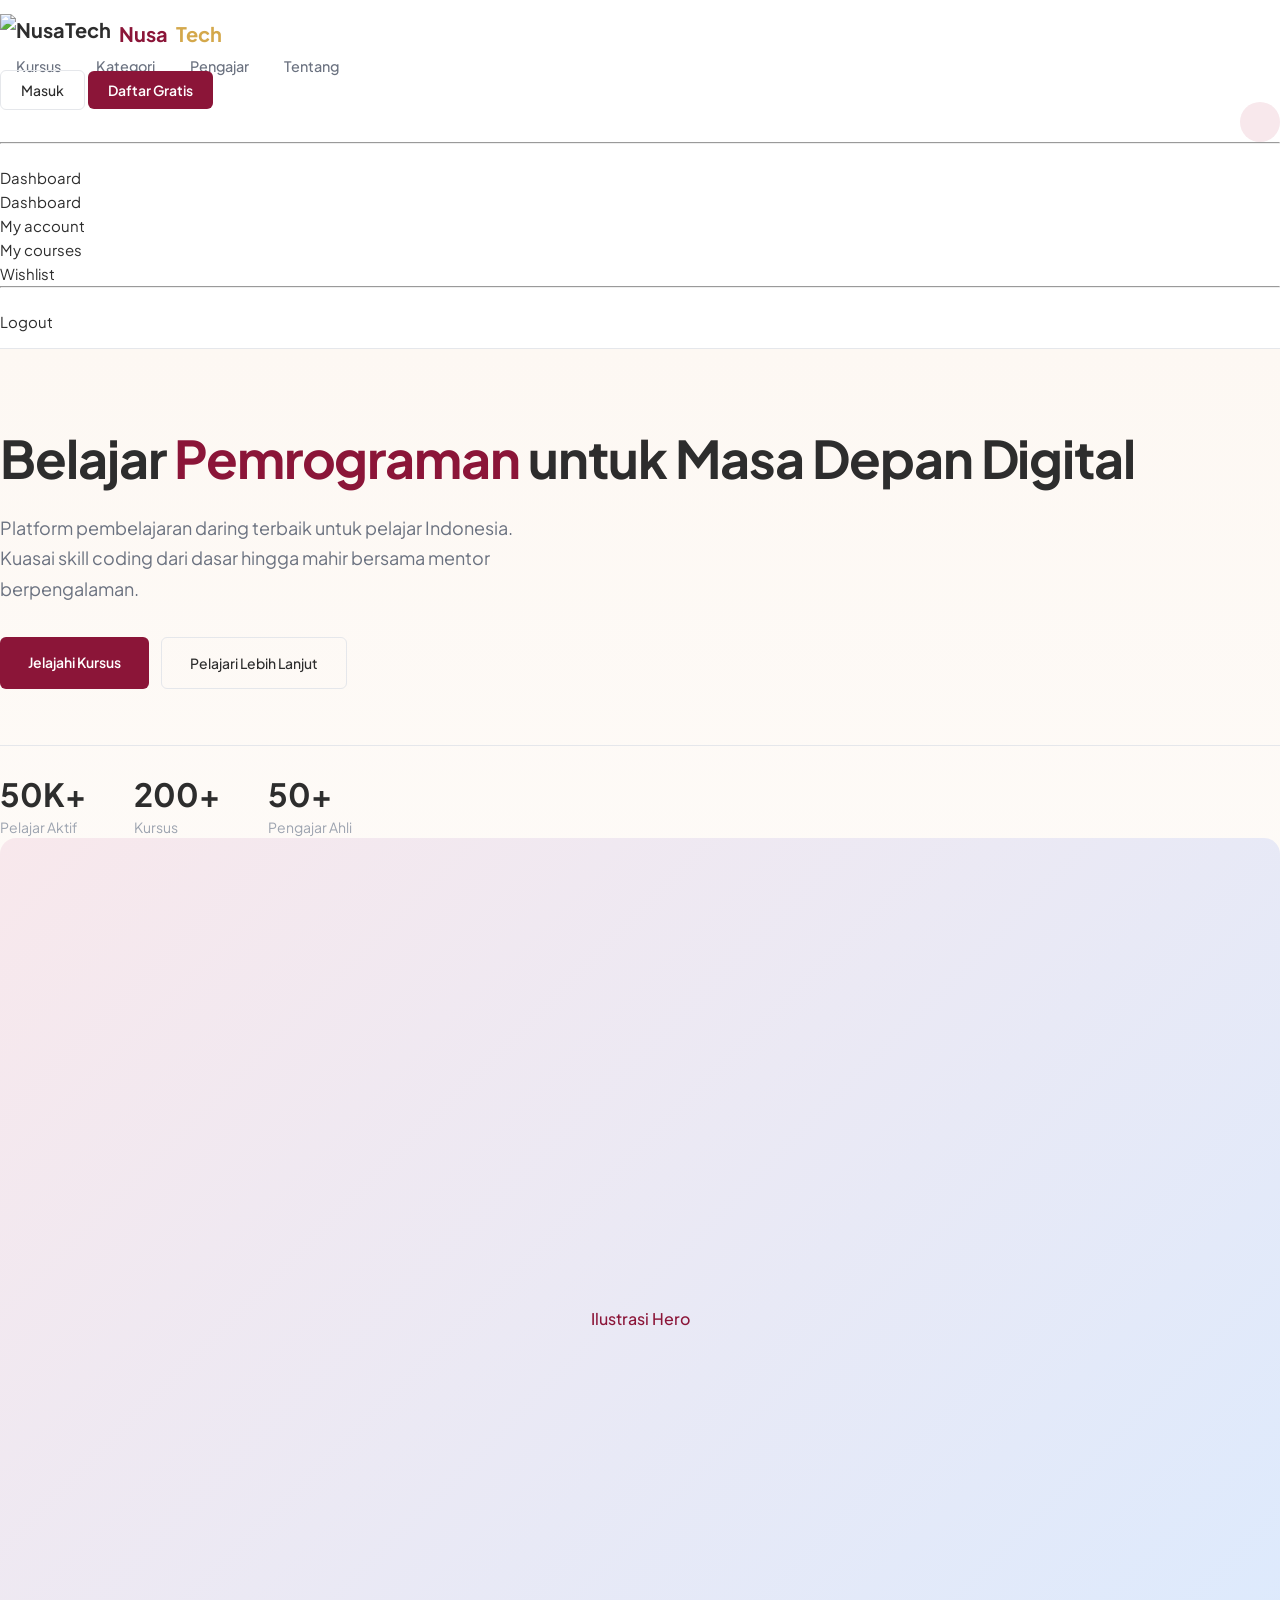
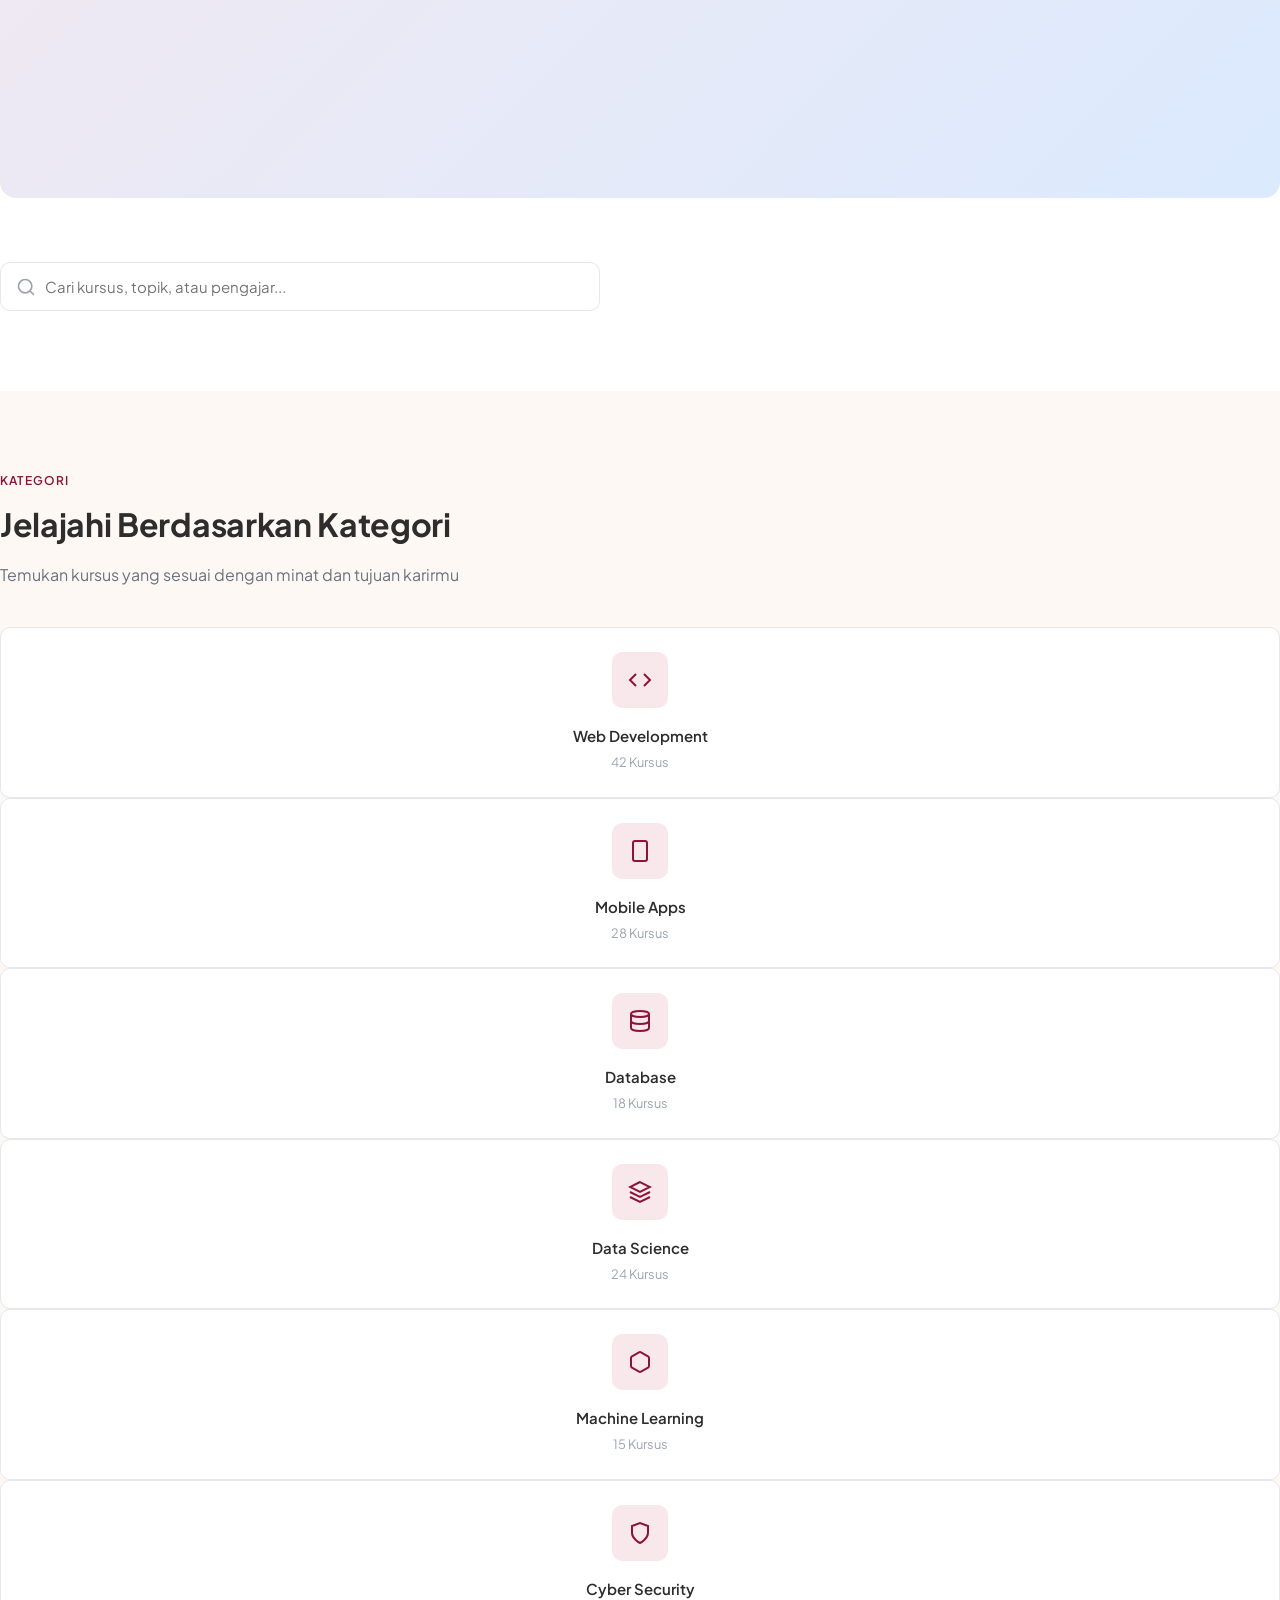
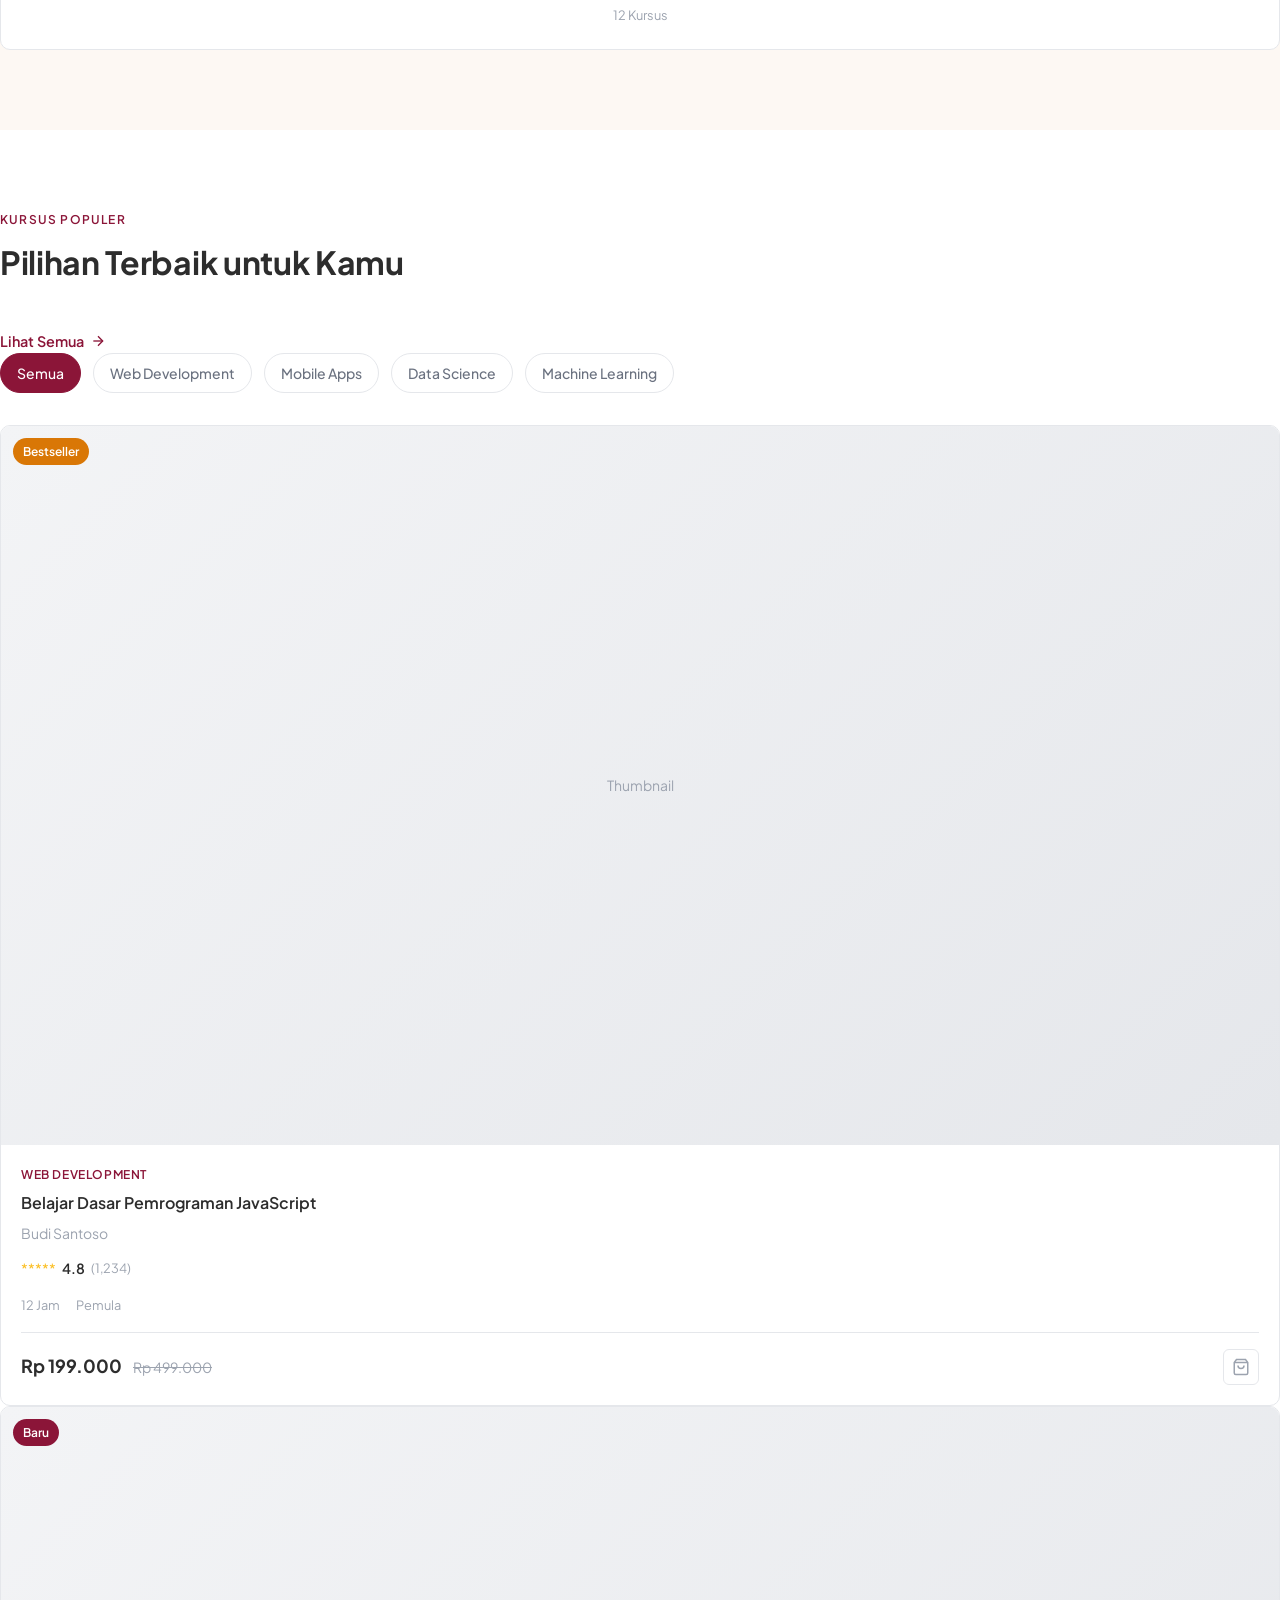
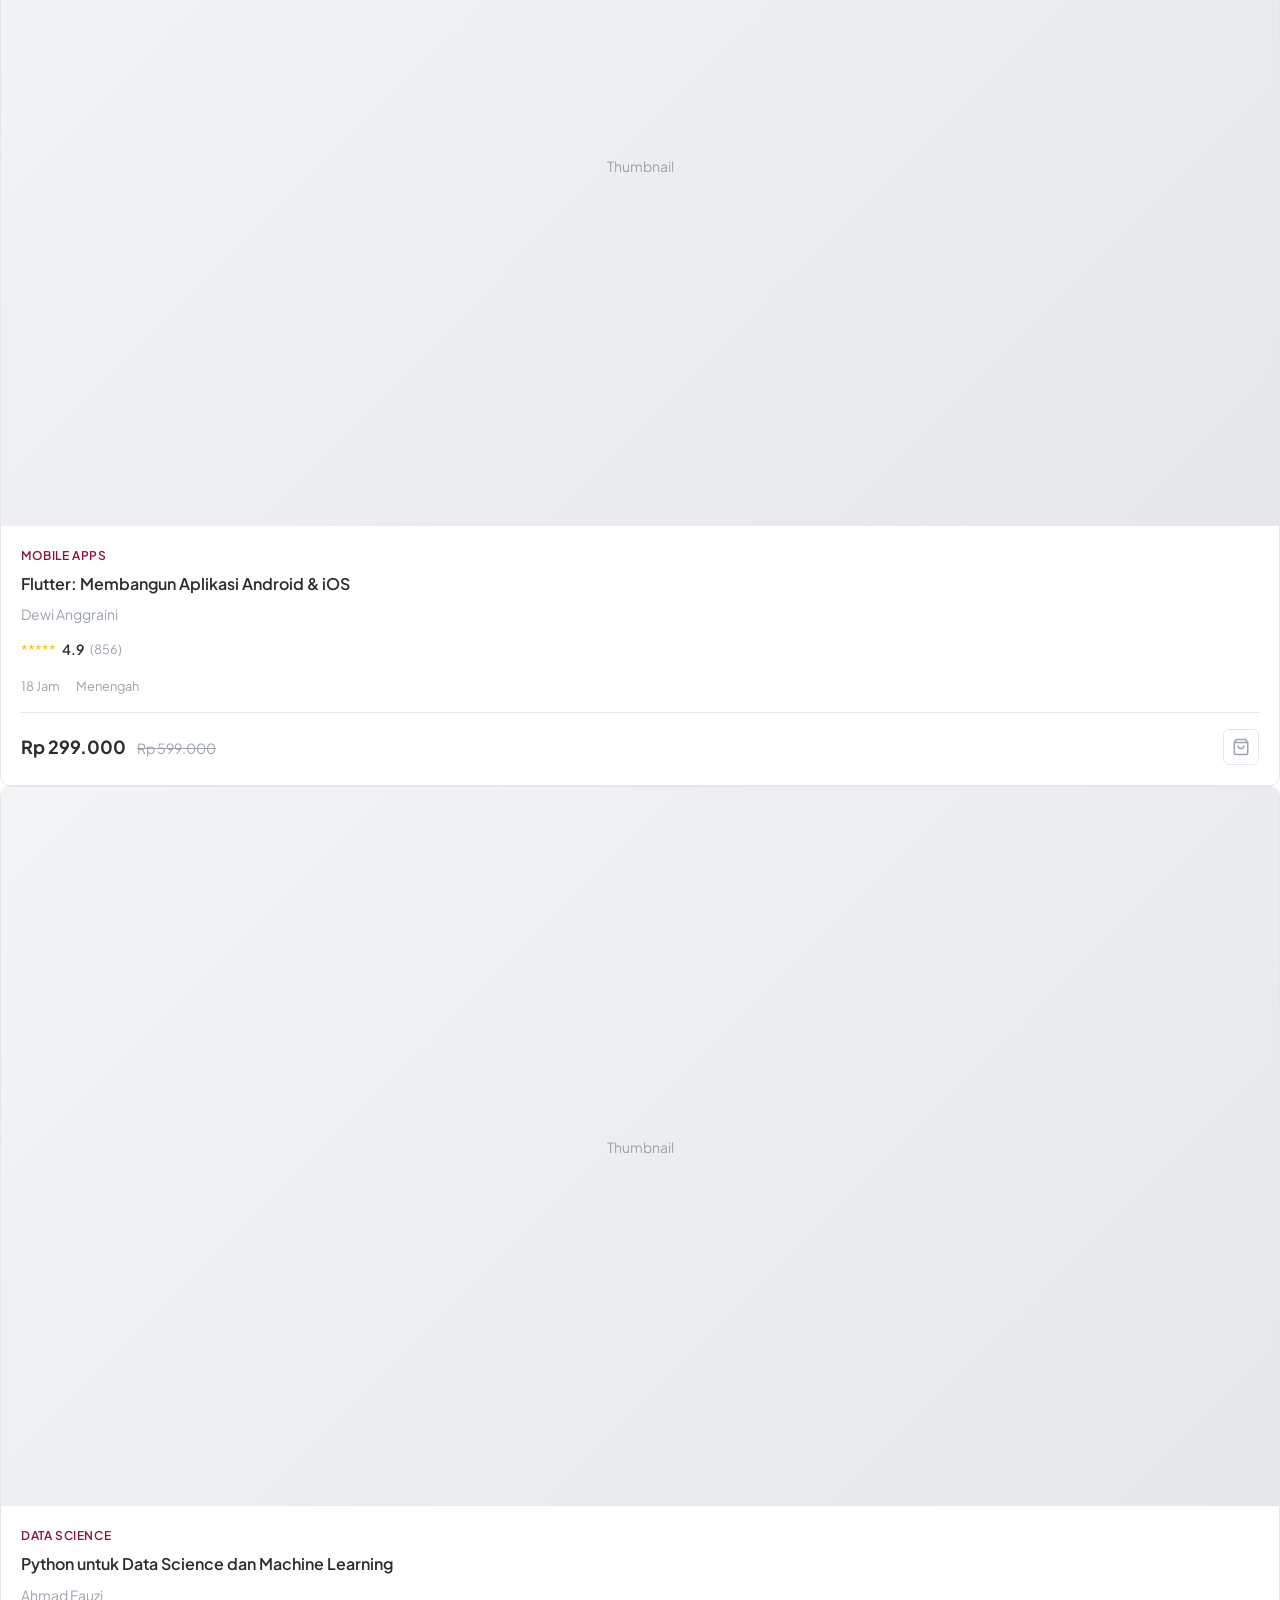
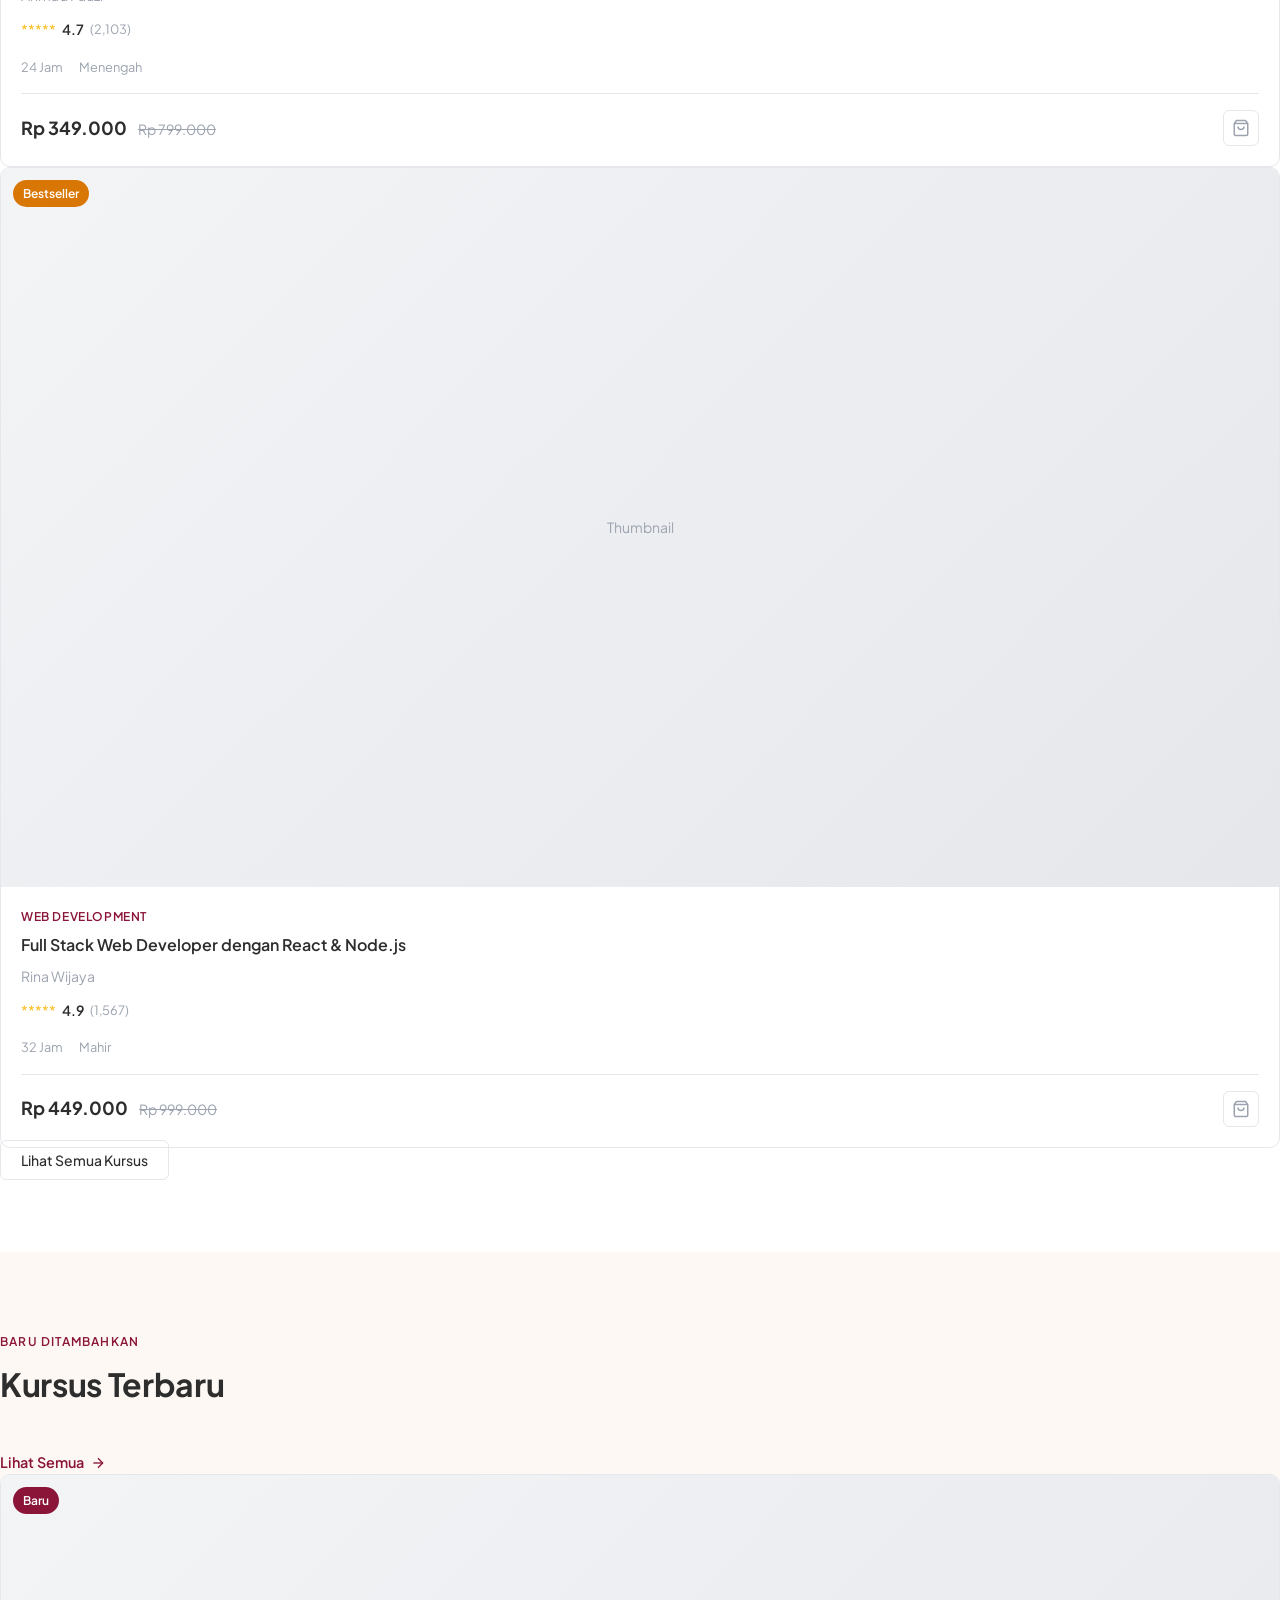
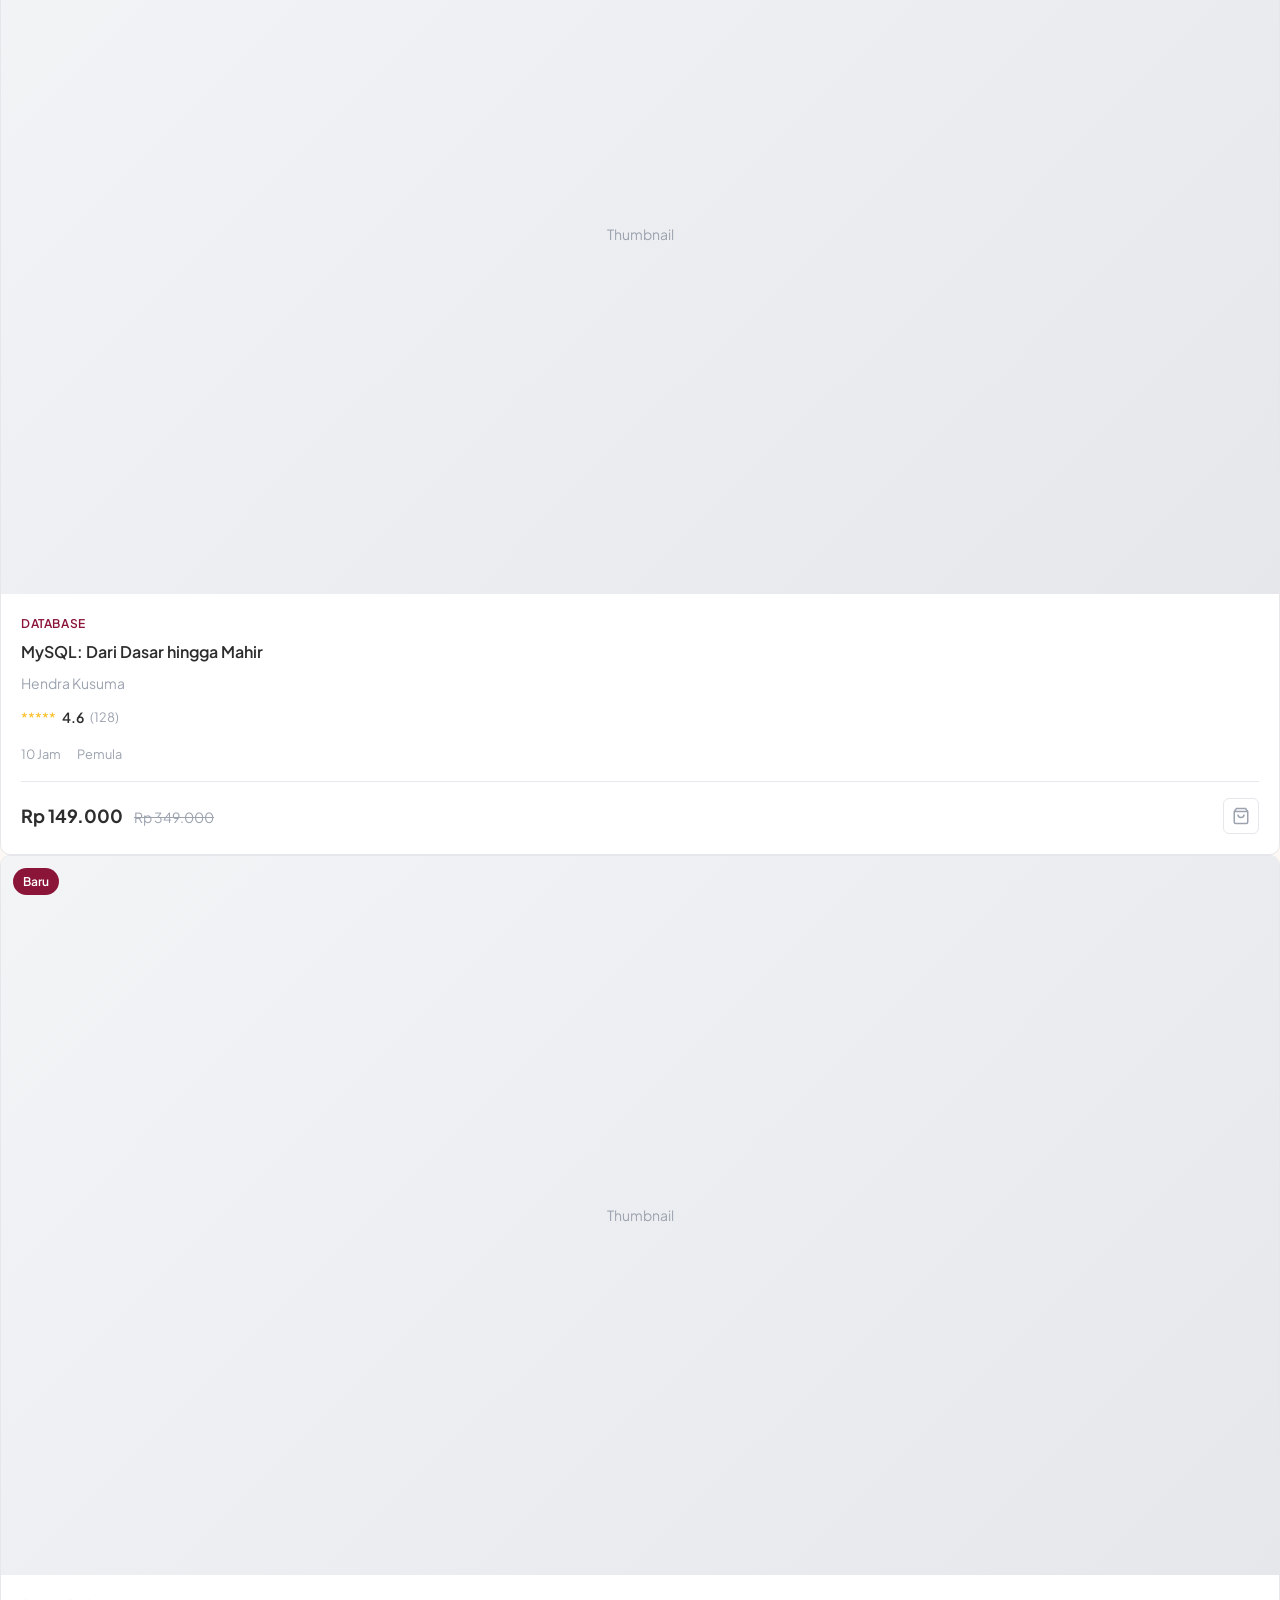
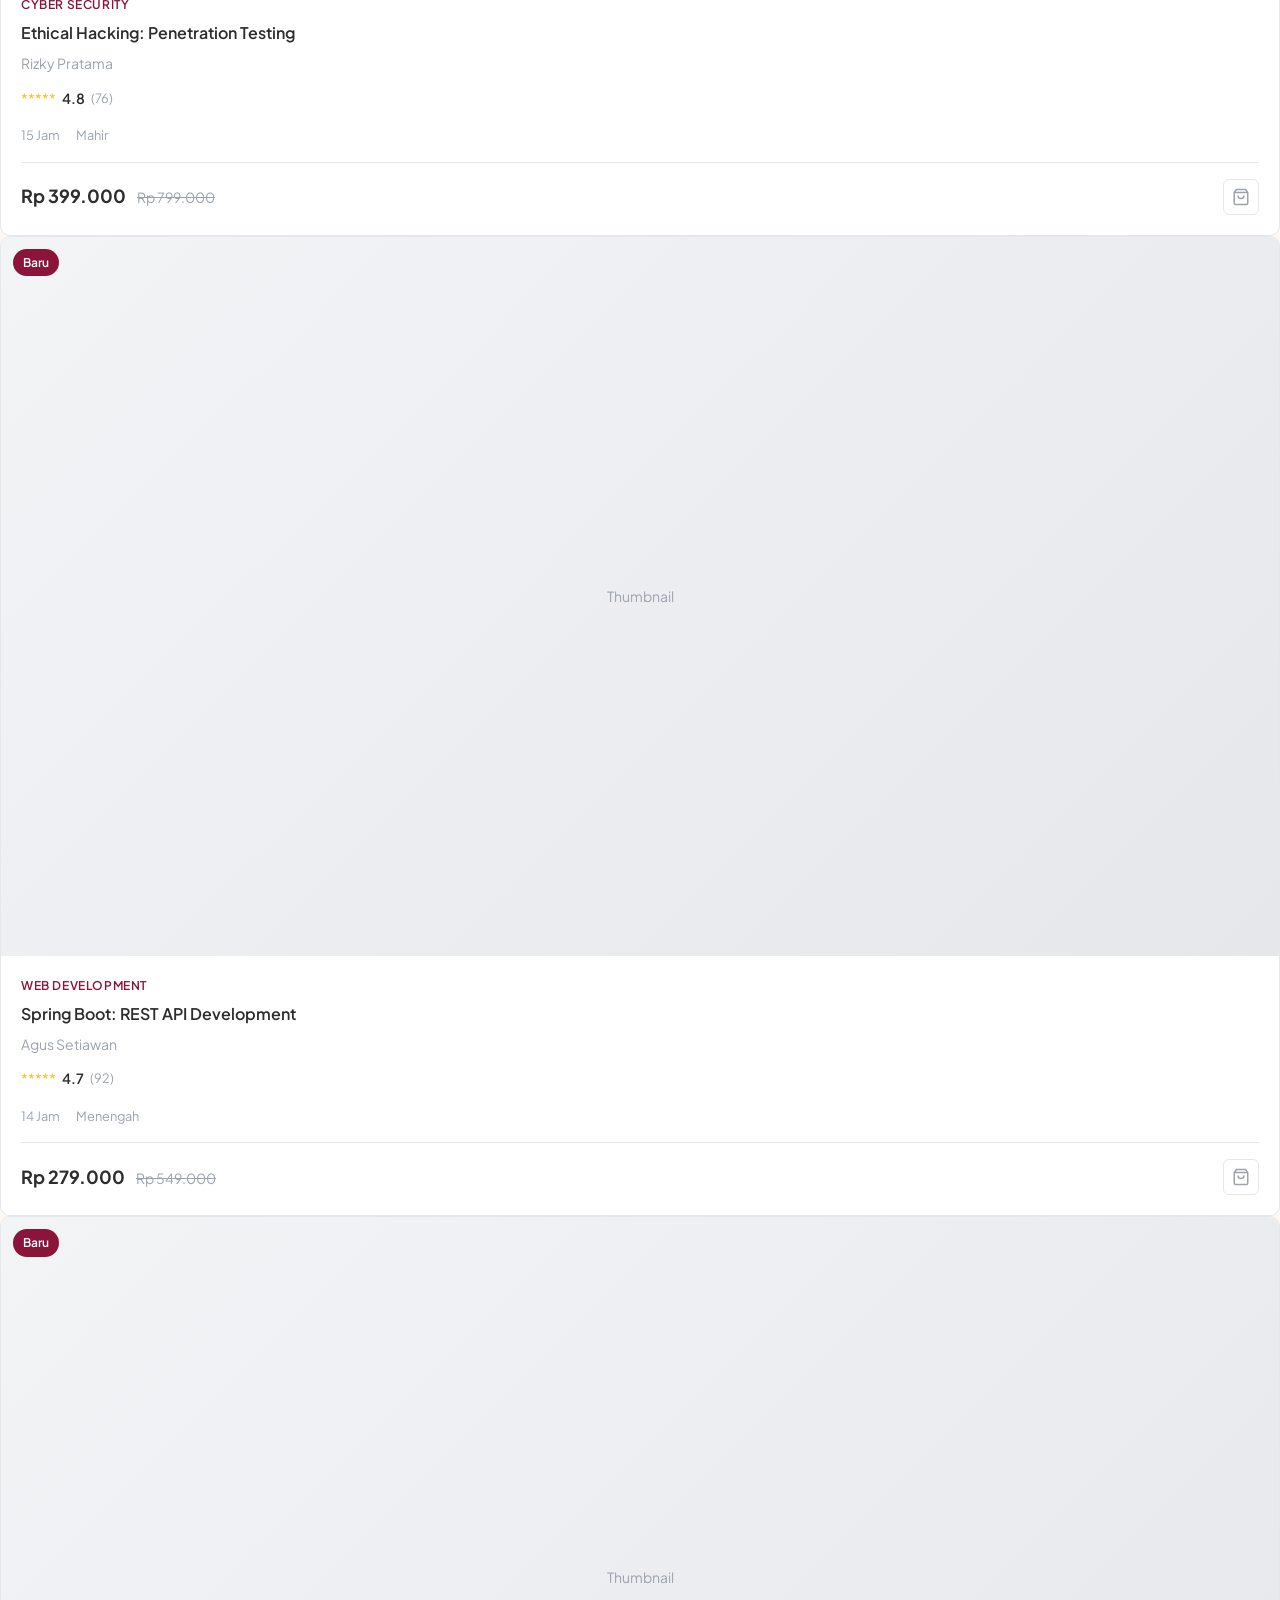
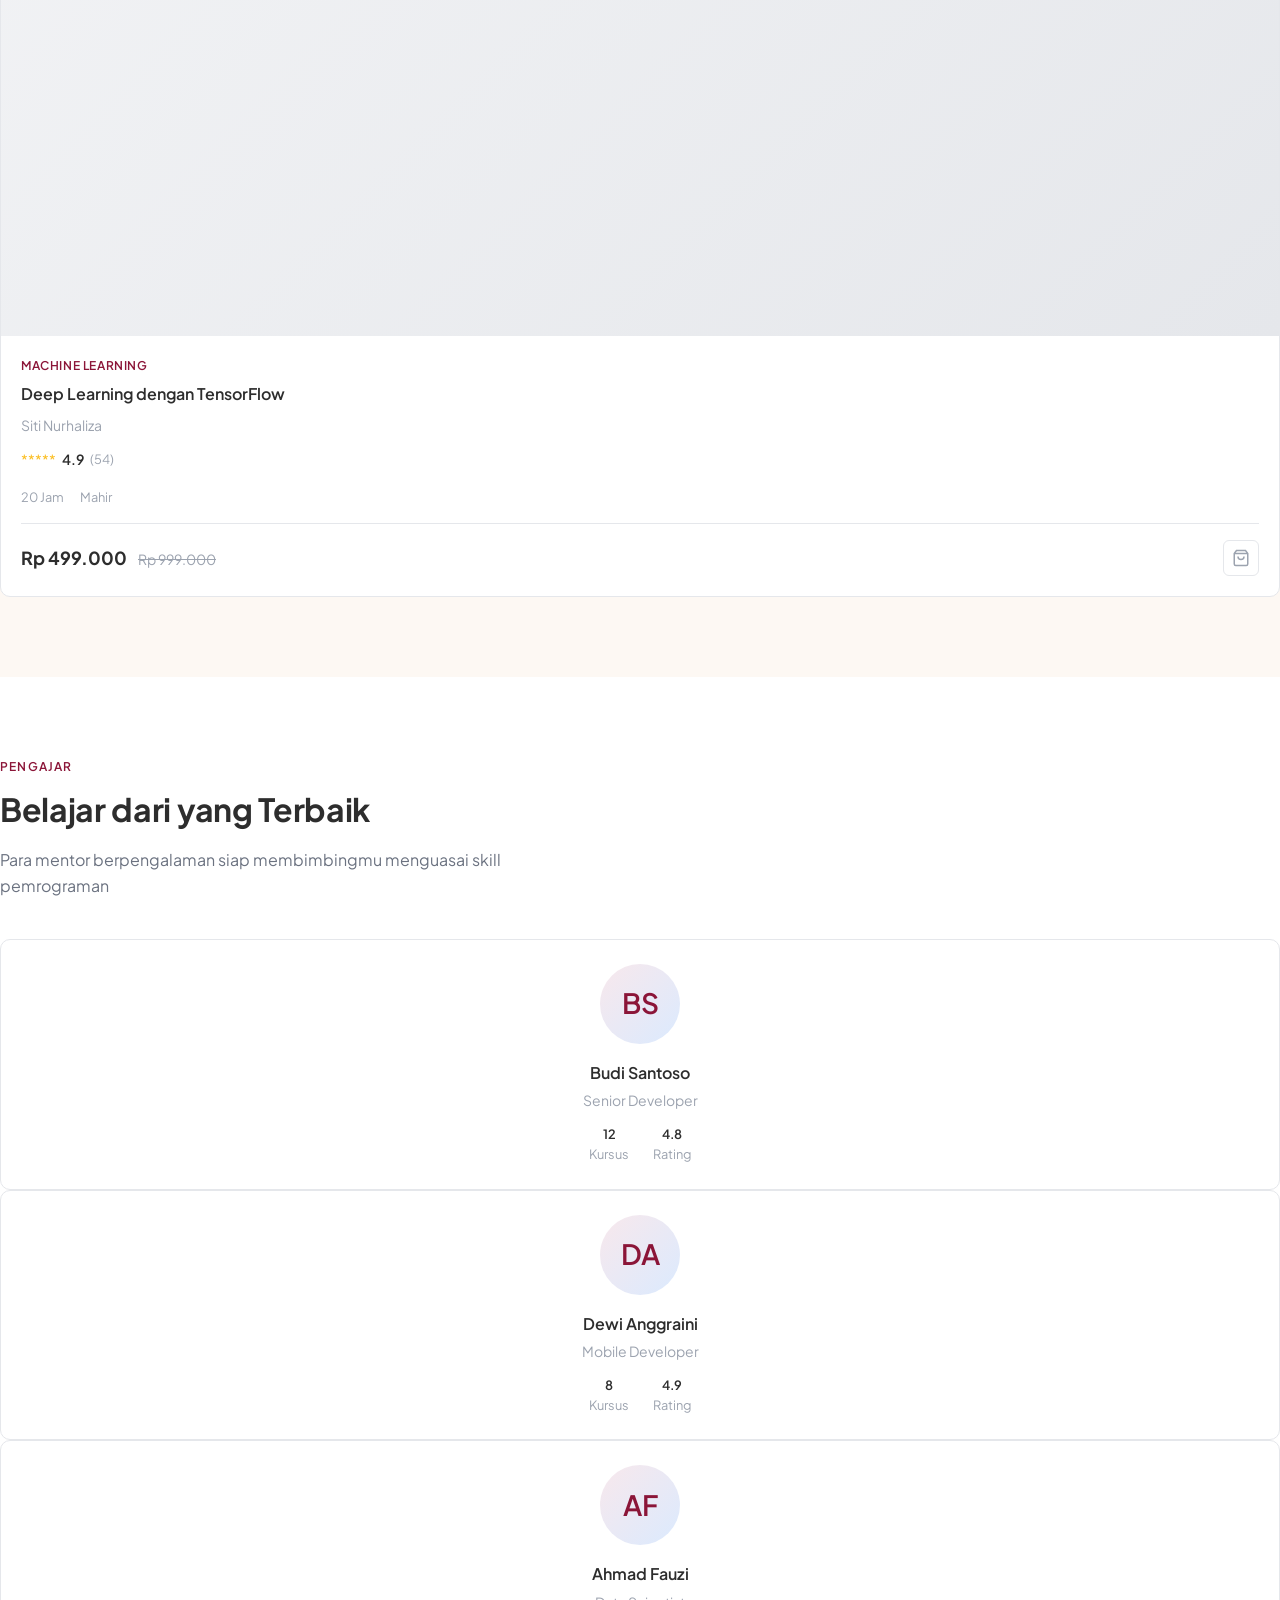
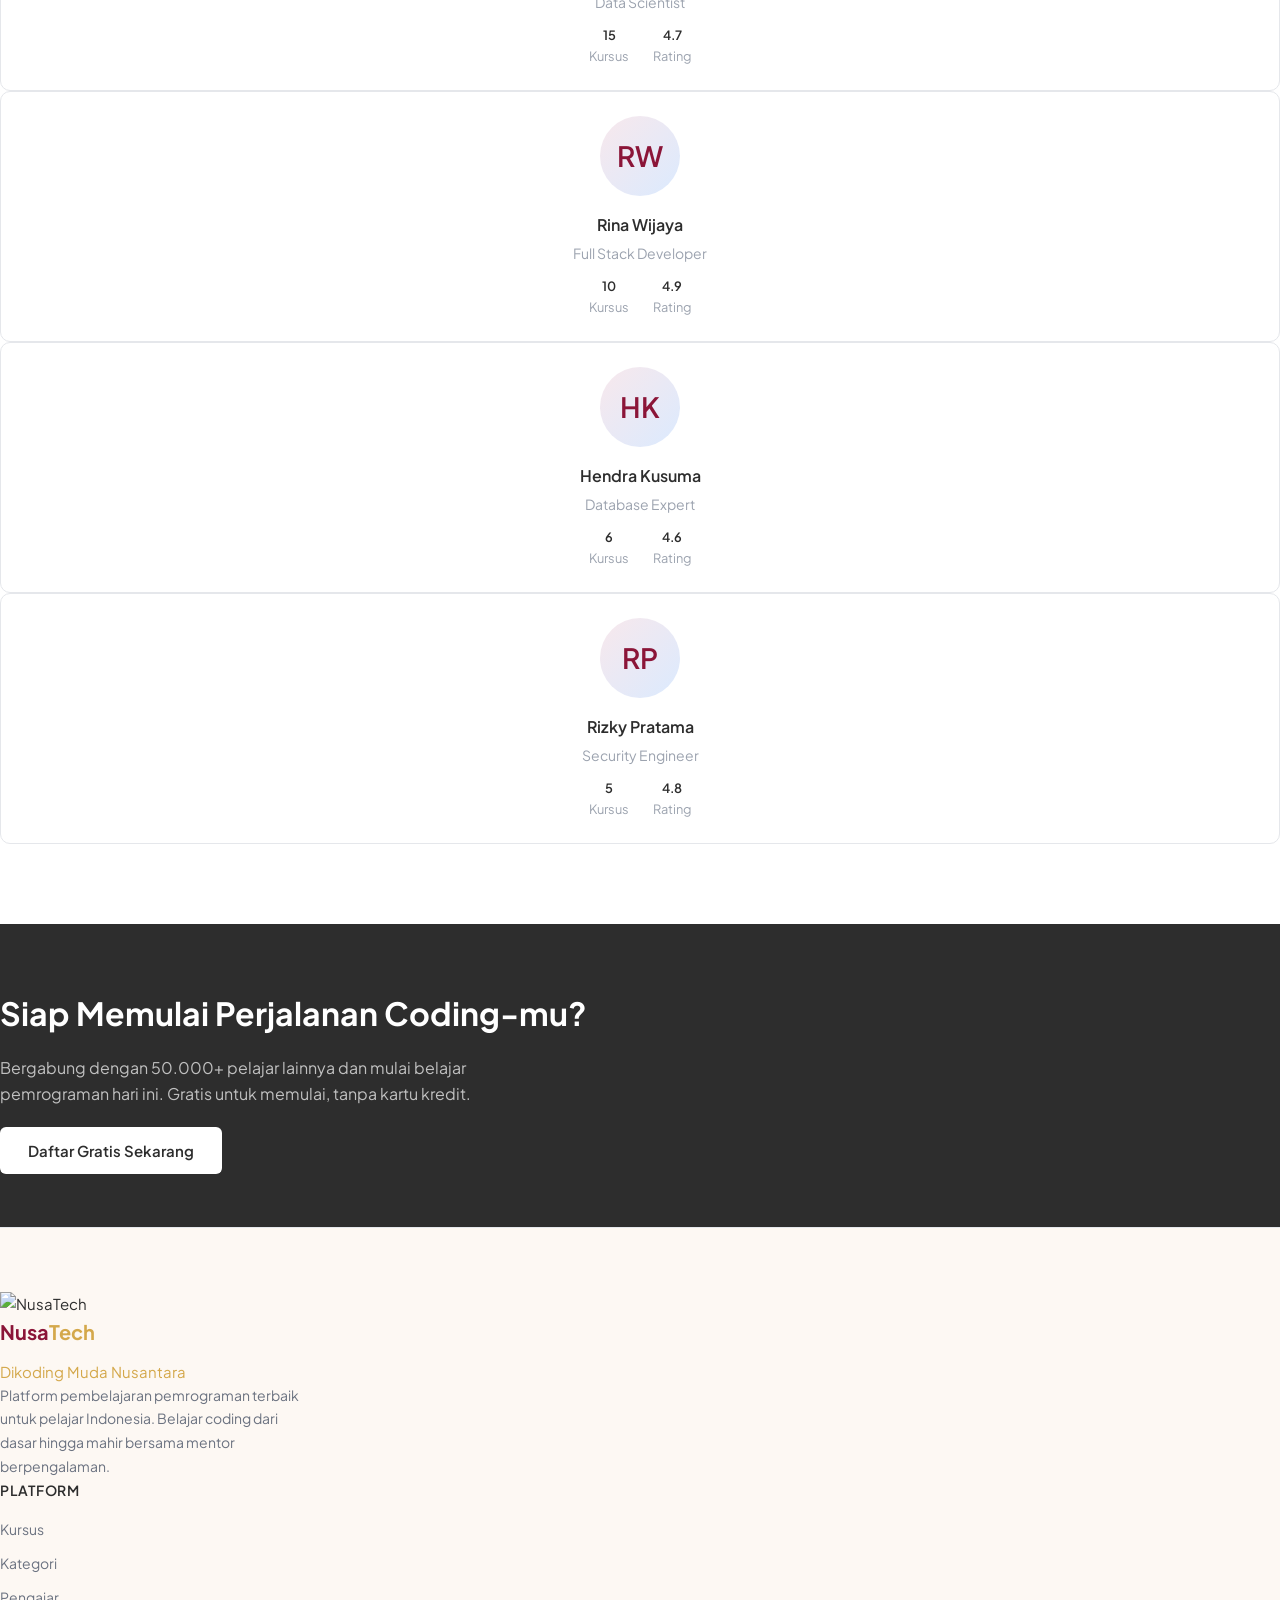
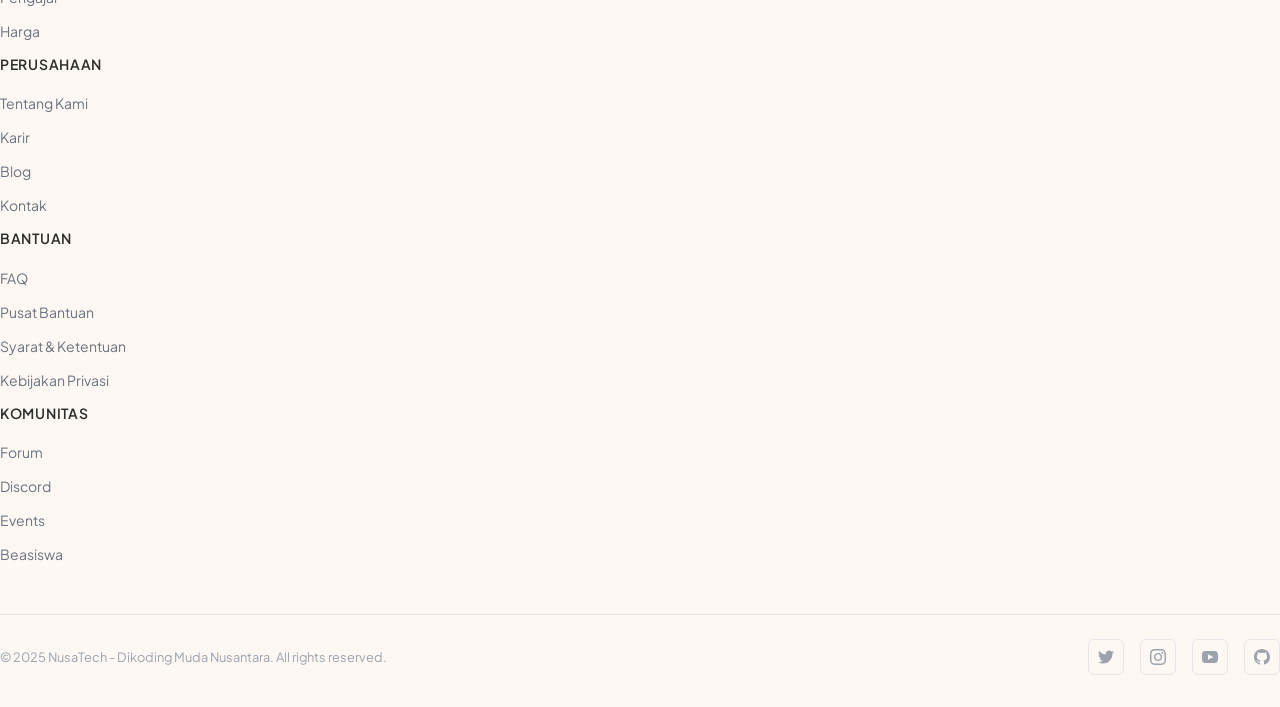
==== commit f26e9193: "Checkpoint before follow-up message Co-authored-by: fortransciencecomputing1203 <fortransciencecompu" ====
--- a/src/main/resources/templates/index.html
+++ b/src/main/resources/templates/index.html
@@ -3,7 +3,7 @@
 <head>
     <meta charset="UTF-8">
     <meta name="viewport" content="width=device-width, initial-scale=1.0">
-    <title>Dikoding Muda Nusantara - Platform Belajar Pemrograman</title>
+    <title>NusaTech - Dikoding Muda Nusantara | Platform Belajar Pemrograman</title>
     
     <!-- Google Fonts -->
     <link rel="preconnect" href="https://fonts.googleapis.com">
@@ -15,14 +15,17 @@
     
     <style>
         :root {
-            --color-primary: #1a56db;
-            --color-primary-dark: #1e40af;
-            --color-primary-light: #e0e7ff;
-            --color-text: #111827;
+            /* NusaTech Brand Colors */
+            --color-primary: #8B1538;
+            --color-primary-dark: #6d102c;
+            --color-primary-light: #f8e8ec;
+            --color-secondary: #D4A84B;
+            --color-secondary-dark: #c49b2f;
+            --color-text: #2d2d2d;
             --color-text-secondary: #6b7280;
             --color-text-muted: #9ca3af;
             --color-bg: #ffffff;
-            --color-bg-subtle: #f9fafb;
+            --color-bg-subtle: #fdf8f3;
             --color-border: #e5e7eb;
             --color-success: #059669;
             --color-warning: #d97706;
@@ -839,53 +842,6 @@
         .dropdown:hover .dropdown-toggle {
             pointer-events: auto;
         }
-        /* Rating Stars */
-        .rating-stars {
-            color: #fbbf24;
-            font-size: 0.875rem;
-            letter-spacing: -1px;
-        }
-
-        .star-filled {
-            color: #fbbf24;
-        }
-
-        .star-empty {
-            color: #d1d5db;
-        }
-
-        /* Course Card Link */
-        a.text-decoration-none .course-card {
-            cursor: pointer;
-        }
-
-        a.text-decoration-none:hover .course-card {
-            box-shadow: var(--shadow-md);
-            border-color: transparent;
-            transform: translateY(-2px);
-        }
-
-        /* Course Students */
-        .course-students {
-            display: flex;
-            align-items: center;
-            gap: 0.25rem;
-            font-size: 0.8rem;
-        }
-
-        /* Empty State */
-        .empty-state {
-            padding: 2rem;
-        }
-
-        .empty-state svg {
-            opacity: 0.5;
-        }
-
-        /* Price styling */
-        .course-price.text-success {
-            color: var(--color-success) !important;
-        }
     </style>
 </head>
 <body>
@@ -894,8 +850,9 @@
     <nav class="navbar-main">
         <div class="container">
             <div class="d-flex align-items-center justify-content-between">
-                <a href="/" class="navbar-brand">
-                    Dikoding<span>Muda</span>
+                <a href="/" class="navbar-brand d-flex align-items-center gap-2">
+                    <img th:src="@{/images/logo.png}" alt="NusaTech" height="40" onerror="this.style.display='none'">
+                    <span style="color: var(--color-primary);">Nusa</span><span style="color: var(--color-secondary);">Tech</span>
                 </a>
                 
                 <div class="d-none d-lg-flex align-items-center gap-1">
@@ -961,23 +918,24 @@
                     </div>
                     <div class="hero-stats">
                         <div class="stat-item">
-                            <div class="stat-number" th:text="${totalStudents}">50K+</div>
+                            <div class="stat-number">50K+</div>
                             <div class="stat-label">Pelajar Aktif</div>
                         </div>
                         <div class="stat-item">
-                            <div class="stat-number" th:text="${totalCourses}">200+</div>
+                            <div class="stat-number">200+</div>
                             <div class="stat-label">Kursus</div>
                         </div>
                         <div class="stat-item">
-                            <div class="stat-number" th:text="${totalLecturers}">50+</div>
+                            <div class="stat-number">50+</div>
                             <div class="stat-label">Pengajar Ahli</div>
                         </div>
                     </div>
                 </div>
                 <div class="col-lg-6">
                     <div class="hero-image">
-                        <img th:src="@{/images/hero.jpg}" 
-                         alt="Hero Image">
+                        <div class="hero-image-placeholder">
+                            Ilustrasi Hero
+                        </div>
                     </div>
                 </div>
             </div>
@@ -1008,7 +966,7 @@
                 </p>
             </div>
             
-            <div class="row g-3 justify-content-center">
+            <div class="row g-3">
                 <div class="col-6 col-md-4 col-lg-2">
                     <div class="category-card">
                         <div class="category-icon">
@@ -1018,7 +976,19 @@
                             </svg>
                         </div>
                         <div class="category-name">Web Development</div>
-                        <div class="category-count" th:text="${webCat.courseCount+' '+'Kursus'}">42 Kursus</div>
+                        <div class="category-count">42 Kursus</div>
+                    </div>
+                </div>
+                <div class="col-6 col-md-4 col-lg-2">
+                    <div class="category-card">
+                        <div class="category-icon">
+                            <svg width="24" height="24" viewBox="0 0 24 24" fill="none" stroke="currentColor" stroke-width="2">
+                                <rect x="5" y="2" width="14" height="20" rx="2" ry="2"></rect>
+                                <path d="M12 18h.01"></path>
+                            </svg>
+                        </div>
+                        <div class="category-name">Mobile Apps</div>
+                        <div class="category-count">28 Kursus</div>
                     </div>
                 </div>
                 <div class="col-6 col-md-4 col-lg-2">
@@ -1031,7 +1001,7 @@
                             </svg>
                         </div>
                         <div class="category-name">Database</div>
-                        <div class="category-count" th:text="${dataBaseCat.courseCount+' '+'Kursus'}">42 Kursus</div>
+                        <div class="category-count">18 Kursus</div>
                     </div>
                 </div>
                 <div class="col-6 col-md-4 col-lg-2">
@@ -1044,7 +1014,18 @@
                             </svg>
                         </div>
                         <div class="category-name">Data Science</div>
-                        <div class="category-count" th:text="${dataCat.courseCount+' '+'Kursus'}">42 Kursus</div>
+                        <div class="category-count">24 Kursus</div>
+                    </div>
+                </div>
+                <div class="col-6 col-md-4 col-lg-2">
+                    <div class="category-card">
+                        <div class="category-icon">
+                            <svg width="24" height="24" viewBox="0 0 24 24" fill="none" stroke="currentColor" stroke-width="2">
+                                <path d="M21 16V8a2 2 0 0 0-1-1.73l-7-4a2 2 0 0 0-2 0l-7 4A2 2 0 0 0 3 8v8a2 2 0 0 0 1 1.73l7 4a2 2 0 0 0 2 0l7-4A2 2 0 0 0 21 16z"></path>
+                            </svg>
+                        </div>
+                        <div class="category-name">Machine Learning</div>
+                        <div class="category-count">15 Kursus</div>
                     </div>
                 </div>
                 <div class="col-6 col-md-4 col-lg-2">
@@ -1055,7 +1036,7 @@
                             </svg>
                         </div>
                         <div class="category-name">Cyber Security</div>
-                        <div class="category-count" th:text="${securityCat.courseCount+' '+'Kursus'}">42 Kursus</div>
+                        <div class="category-count">12 Kursus</div>
                     </div>
                 </div>
             </div>
@@ -1079,88 +1060,159 @@
                 </a>
             </div>
 
-            <!-- Course Cards dengan Thymeleaf -->
+            <div class="category-list">
+                <span class="category-pill active">Semua</span>
+                <span class="category-pill">Web Development</span>
+                <span class="category-pill">Mobile Apps</span>
+                <span class="category-pill">Data Science</span>
+                <span class="category-pill">Machine Learning</span>
+            </div>
+
             <div class="row g-4">
-                <div class="col-md-6 col-lg-3" th:each="course : ${popularCourse}">
-                    <a th:href="@{/courses/{slug}(slug=${course.slug})}" class="text-decoration-none">
-                        <div class="course-card">
-                            <div class="course-thumbnail">
-                                <img th:if="${course.thumbnailUrl != null}" 
-                                     th:src="@{/files/view(path=${course.thumbnailUrl})}" 
-                                     alt="Course Thumbnail">
-                                <div th:if="${course.thumbnailUrl == null}" class="course-thumbnail-placeholder">
-                                    <span th:text="${#strings.abbreviate(course.title, 20)}">Thumbnail</span>
+                <!-- Course Card 1 -->
+                <div class="col-md-6 col-lg-3">
+                    <div class="course-card">
+                        <div class="course-thumbnail">
+                            <div class="course-thumbnail-placeholder">Thumbnail</div>
+                            <span class="course-badge bestseller">Bestseller</span>
+                        </div>
+                        <div class="course-content">
+                            <div class="course-category">Web Development</div>
+                            <h3 class="course-title">Belajar Dasar Pemrograman JavaScript</h3>
+                            <div class="course-instructor">Budi Santoso</div>
+                            <div class="course-rating">
+                                <span class="rating-stars">*****</span>
+                                <span class="rating-value">4.8</span>
+                                <span class="rating-count">(1,234)</span>
+                            </div>
+                            <div class="course-meta">
+                                <span class="course-meta-item">12 Jam</span>
+                                <span class="course-meta-item">Pemula</span>
+                            </div>
+                            <div class="course-footer">
+                                <div>
+                                    <span class="course-price">Rp 199.000</span>
+                                    <span class="course-price-original">Rp 499.000</span>
                                 </div>
-                            </div>
-                            <div class="course-content">
-                                <!-- Kategori -->
-                                <div class="course-category" th:text="${course.categoryName}">Web Development</div>
-
-                                <!-- Judul -->
-                                <h3 class="course-title" th:text="${course.title}">Belajar Dasar Pemrograman JavaScript</h3>
-
-                                <!-- Instructor - jika ada di DTO -->
-                                <div class="course-instructor" th:if="${course.lecturerName != null}" th:text="${course.lecturerName}">Instructor</div>
-
-                                <!-- Rating -->
-                                <div class="course-rating">
-                                    <span class="rating-value" th:text="${course.averageRating != null && course.averageRating > 0} ? ${#numbers.formatDecimal(course.averageRating, 1, 1)+'/5'} : '-'">4.8</span>
-                                    <span class="rating-count" th:text="|(${course.totalReviews})|">(1,234)</span>
+                                <button class="course-action">
+                                    <svg width="18" height="18" viewBox="0 0 24 24" fill="none" stroke="currentColor" stroke-width="2">
+                                        <path d="M6 2 3 6v14a2 2 0 0 0 2 2h14a2 2 0 0 0 2-2V6l-3-4Z"></path>
+                                        <path d="M3 6h18"></path>
+                                        <path d="M16 10a4 4 0 0 1-8 0"></path>
+                                    </svg>
+                                </button>
+                            </div>
+                        </div>
+                    </div>
+                </div>
+
+                <!-- Course Card 2 -->
+                <div class="col-md-6 col-lg-3">
+                    <div class="course-card">
+                        <div class="course-thumbnail">
+                            <div class="course-thumbnail-placeholder">Thumbnail</div>
+                            <span class="course-badge new">Baru</span>
+                        </div>
+                        <div class="course-content">
+                            <div class="course-category">Mobile Apps</div>
+                            <h3 class="course-title">Flutter: Membangun Aplikasi Android & iOS</h3>
+                            <div class="course-instructor">Dewi Anggraini</div>
+                            <div class="course-rating">
+                                <span class="rating-stars">*****</span>
+                                <span class="rating-value">4.9</span>
+                                <span class="rating-count">(856)</span>
+                            </div>
+                            <div class="course-meta">
+                                <span class="course-meta-item">18 Jam</span>
+                                <span class="course-meta-item">Menengah</span>
+                            </div>
+                            <div class="course-footer">
+                                <div>
+                                    <span class="course-price">Rp 299.000</span>
+                                    <span class="course-price-original">Rp 599.000</span>
                                 </div>
-
-                                <!-- Meta Info -->
-                                <div class="course-meta">
-                                    <!-- Durasi -->
-                                    <span class="course-meta-item" th:with="hours=${course.totalDuration / 60}, mins=${course.totalDuration % 60}">
-                                        <span th:if="${hours > 0}" th:text="${hours} + ' Jam'">12 Jam</span>
-                                        <span th:if="${hours == 0 && mins > 0}" th:text="${mins} + ' Menit'">30 Menit</span>
-                                        <span th:if="${hours == 0 && mins == 0}">-</span>
-                                    </span>
-
-                                    <!-- Level -->
-                                    <span class="course-meta-item" th:switch="${course.level}">
-                                        <span th:case="'beginner'">Pemula</span>
-                                        <span th:case="'intermediate'">Menengah</span>
-                                        <span th:case="'advanced'">Mahir</span>
-                                        <span th:case="*">-</span>
-                                    </span>
-
-                                    <!-- Total Lessons -->
-                                    <span class="course-meta-item" th:text="${course.totalLessons} + ' Materi'">10 Materi</span>
+                                <button class="course-action">
+                                    <svg width="18" height="18" viewBox="0 0 24 24" fill="none" stroke="currentColor" stroke-width="2">
+                                        <path d="M6 2 3 6v14a2 2 0 0 0 2 2h14a2 2 0 0 0 2-2V6l-3-4Z"></path>
+                                        <path d="M3 6h18"></path>
+                                        <path d="M16 10a4 4 0 0 1-8 0"></path>
+                                    </svg>
+                                </button>
+                            </div>
+                        </div>
+                    </div>
+                </div>
+
+                <!-- Course Card 3 -->
+                <div class="col-md-6 col-lg-3">
+                    <div class="course-card">
+                        <div class="course-thumbnail">
+                            <div class="course-thumbnail-placeholder">Thumbnail</div>
+                        </div>
+                        <div class="course-content">
+                            <div class="course-category">Data Science</div>
+                            <h3 class="course-title">Python untuk Data Science dan Machine Learning</h3>
+                            <div class="course-instructor">Ahmad Fauzi</div>
+                            <div class="course-rating">
+                                <span class="rating-stars">*****</span>
+                                <span class="rating-value">4.7</span>
+                                <span class="rating-count">(2,103)</span>
+                            </div>
+                            <div class="course-meta">
+                                <span class="course-meta-item">24 Jam</span>
+                                <span class="course-meta-item">Menengah</span>
+                            </div>
+                            <div class="course-footer">
+                                <div>
+                                    <span class="course-price">Rp 349.000</span>
+                                    <span class="course-price-original">Rp 799.000</span>
                                 </div>
-
-                                <!-- Footer dengan Harga -->
-                                <div class="course-footer">
-                                    <div>
-                                        <span th:if="${course.price == 0 || course.price == null}" class="course-price text-success">Gratis</span>
-                                        <span th:if="${course.price != null && course.price > 0}" class="course-price" th:text="'Rp ' + ${#numbers.formatInteger(course.price, 1, 'POINT')}">Rp 199.000</span>
-                                    </div>
-
-                                    <!-- Total Students -->
-                                    <span class="course-students text-muted" th:title="${course.totalStudents} + ' siswa terdaftar'">
-                                        <svg width="14" height="14" viewBox="0 0 24 24" fill="none" stroke="currentColor" stroke-width="2">
-                                            <path d="M17 21v-2a4 4 0 0 0-4-4H5a4 4 0 0 0-4 4v2"></path>
-                                            <circle cx="9" cy="7" r="4"></circle>
-                                            <path d="M23 21v-2a4 4 0 0 0-3-3.87"></path>
-                                            <path d="M16 3.13a4 4 0 0 1 0 7.75"></path>
-                                        </svg>
-                                        <span th:text="${course.totalStudents >= 1000} ? ${#numbers.formatDecimal(course.totalStudents / 1000.0, 1, 1)} + 'K' : ${course.totalStudents}">1.2K</span>
-                                    </span>
+                                <button class="course-action">
+                                    <svg width="18" height="18" viewBox="0 0 24 24" fill="none" stroke="currentColor" stroke-width="2">
+                                        <path d="M6 2 3 6v14a2 2 0 0 0 2 2h14a2 2 0 0 0 2-2V6l-3-4Z"></path>
+                                        <path d="M3 6h18"></path>
+                                        <path d="M16 10a4 4 0 0 1-8 0"></path>
+                                    </svg>
+                                </button>
+                            </div>
+                        </div>
+                    </div>
+                </div>
+
+                <!-- Course Card 4 -->
+                <div class="col-md-6 col-lg-3">
+                    <div class="course-card">
+                        <div class="course-thumbnail">
+                            <div class="course-thumbnail-placeholder">Thumbnail</div>
+                            <span class="course-badge bestseller">Bestseller</span>
+                        </div>
+                        <div class="course-content">
+                            <div class="course-category">Web Development</div>
+                            <h3 class="course-title">Full Stack Web Developer dengan React & Node.js</h3>
+                            <div class="course-instructor">Rina Wijaya</div>
+                            <div class="course-rating">
+                                <span class="rating-stars">*****</span>
+                                <span class="rating-value">4.9</span>
+                                <span class="rating-count">(1,567)</span>
+                            </div>
+                            <div class="course-meta">
+                                <span class="course-meta-item">32 Jam</span>
+                                <span class="course-meta-item">Mahir</span>
+                            </div>
+                            <div class="course-footer">
+                                <div>
+                                    <span class="course-price">Rp 449.000</span>
+                                    <span class="course-price-original">Rp 999.000</span>
                                 </div>
-                            </div>
-                        </div>
-                    </a>
-                </div>
-
-                <!-- Empty State jika tidak ada kursus -->
-                <div class="col-12 text-center py-5" th:if="${#lists.isEmpty(popularCourse)}">
-                    <div class="empty-state">
-                        <svg width="64" height="64" viewBox="0 0 24 24" fill="none" stroke="currentColor" stroke-width="1.5" class="text-muted mb-3">
-                            <path d="M4 19.5A2.5 2.5 0 0 1 6.5 17H20"></path>
-                            <path d="M6.5 2H20v20H6.5A2.5 2.5 0 0 1 4 19.5v-15A2.5 2.5 0 0 1 6.5 2z"></path>
-                        </svg>
-                        <h5 class="text-muted">Belum ada kursus tersedia</h5>
-                        <p class="text-muted small">Kursus akan segera hadir, nantikan ya!</p>
+                                <button class="course-action">
+                                    <svg width="18" height="18" viewBox="0 0 24 24" fill="none" stroke="currentColor" stroke-width="2">
+                                        <path d="M6 2 3 6v14a2 2 0 0 0 2 2h14a2 2 0 0 0 2-2V6l-3-4Z"></path>
+                                        <path d="M3 6h18"></path>
+                                        <path d="M16 10a4 4 0 0 1-8 0"></path>
+                                    </svg>
+                                </button>
+                            </div>
+                        </div>
                     </div>
                 </div>
             </div>
@@ -1189,86 +1241,151 @@
             </div>
 
             <div class="row g-4">
-                <div class="col-md-6 col-lg-3" th:each="course : ${recentCourse}">
-                    <a th:href="@{/courses/{slug}(slug=${course.slug})}" class="text-decoration-none">
-                        <div class="course-card">
-                            <div class="course-thumbnail">
-                                <img th:if="${course.thumbnailUrl != null}" 
-                                     th:src="@{/files/view(path=${course.thumbnailUrl})}" 
-                                     alt="Course Thumbnail">
-                                <div th:if="${course.thumbnailUrl == null}" class="course-thumbnail-placeholder">
-                                    <span th:text="${#strings.abbreviate(course.title, 20)}">Thumbnail</span>
+                <!-- New Course Card 1 -->
+                <div class="col-md-6 col-lg-3">
+                    <div class="course-card">
+                        <div class="course-thumbnail">
+                            <div class="course-thumbnail-placeholder">Thumbnail</div>
+                            <span class="course-badge new">Baru</span>
+                        </div>
+                        <div class="course-content">
+                            <div class="course-category">Database</div>
+                            <h3 class="course-title">MySQL: Dari Dasar hingga Mahir</h3>
+                            <div class="course-instructor">Hendra Kusuma</div>
+                            <div class="course-rating">
+                                <span class="rating-stars">*****</span>
+                                <span class="rating-value">4.6</span>
+                                <span class="rating-count">(128)</span>
+                            </div>
+                            <div class="course-meta">
+                                <span class="course-meta-item">10 Jam</span>
+                                <span class="course-meta-item">Pemula</span>
+                            </div>
+                            <div class="course-footer">
+                                <div>
+                                    <span class="course-price">Rp 149.000</span>
+                                    <span class="course-price-original">Rp 349.000</span>
                                 </div>
-                            </div>
-                            <div class="course-content">
-                                <!-- Kategori -->
-                                <div class="course-category" th:text="${course.categoryName}">Web Development</div>
-
-                                <!-- Judul -->
-                                <h3 class="course-title" th:text="${course.title}">Belajar Dasar Pemrograman JavaScript</h3>
-
-                                <!-- Instructor - jika ada di DTO -->
-                                <div class="course-instructor" th:if="${course.lecturerName != null}" th:text="${course.lecturerName}">Instructor</div>
-
-                                <!-- Rating -->
-                                <div class="course-rating">
-                                    <span class="rating-value" th:text="${course.averageRating != null && course.averageRating > 0} ? ${#numbers.formatDecimal(course.averageRating, 1, 1)+'/5'} : '-'">4.8</span>
-                                    <span class="rating-count" th:text="|(${course.totalReviews})|">(1,234)</span>
+                                <button class="course-action">
+                                    <svg width="18" height="18" viewBox="0 0 24 24" fill="none" stroke="currentColor" stroke-width="2">
+                                        <path d="M6 2 3 6v14a2 2 0 0 0 2 2h14a2 2 0 0 0 2-2V6l-3-4Z"></path>
+                                        <path d="M3 6h18"></path>
+                                        <path d="M16 10a4 4 0 0 1-8 0"></path>
+                                    </svg>
+                                </button>
+                            </div>
+                        </div>
+                    </div>
+                </div>
+
+                <!-- New Course Card 2 -->
+                <div class="col-md-6 col-lg-3">
+                    <div class="course-card">
+                        <div class="course-thumbnail">
+                            <div class="course-thumbnail-placeholder">Thumbnail</div>
+                            <span class="course-badge new">Baru</span>
+                        </div>
+                        <div class="course-content">
+                            <div class="course-category">Cyber Security</div>
+                            <h3 class="course-title">Ethical Hacking: Penetration Testing</h3>
+                            <div class="course-instructor">Rizky Pratama</div>
+                            <div class="course-rating">
+                                <span class="rating-stars">*****</span>
+                                <span class="rating-value">4.8</span>
+                                <span class="rating-count">(76)</span>
+                            </div>
+                            <div class="course-meta">
+                                <span class="course-meta-item">15 Jam</span>
+                                <span class="course-meta-item">Mahir</span>
+                            </div>
+                            <div class="course-footer">
+                                <div>
+                                    <span class="course-price">Rp 399.000</span>
+                                    <span class="course-price-original">Rp 799.000</span>
                                 </div>
-
-                                <!-- Meta Info -->
-                                <div class="course-meta">
-                                    <!-- Durasi -->
-                                    <span class="course-meta-item" th:with="hours=${course.totalDuration / 60}, mins=${course.totalDuration % 60}">
-                                        <span th:if="${hours > 0}" th:text="${hours} + ' Jam'">12 Jam</span>
-                                        <span th:if="${hours == 0 && mins > 0}" th:text="${mins} + ' Menit'">30 Menit</span>
-                                        <span th:if="${hours == 0 && mins == 0}">-</span>
-                                    </span>
-
-                                    <!-- Level -->
-                                    <span class="course-meta-item" th:switch="${course.level}">
-                                        <span th:case="'beginner'">Pemula</span>
-                                        <span th:case="'intermediate'">Menengah</span>
-                                        <span th:case="'advanced'">Mahir</span>
-                                        <span th:case="*">-</span>
-                                    </span>
-
-                                    <!-- Total Lessons -->
-                                    <span class="course-meta-item" th:text="${course.totalLessons} + ' Materi'">10 Materi</span>
+                                <button class="course-action">
+                                    <svg width="18" height="18" viewBox="0 0 24 24" fill="none" stroke="currentColor" stroke-width="2">
+                                        <path d="M6 2 3 6v14a2 2 0 0 0 2 2h14a2 2 0 0 0 2-2V6l-3-4Z"></path>
+                                        <path d="M3 6h18"></path>
+                                        <path d="M16 10a4 4 0 0 1-8 0"></path>
+                                    </svg>
+                                </button>
+                            </div>
+                        </div>
+                    </div>
+                </div>
+
+                <!-- New Course Card 3 -->
+                <div class="col-md-6 col-lg-3">
+                    <div class="course-card">
+                        <div class="course-thumbnail">
+                            <div class="course-thumbnail-placeholder">Thumbnail</div>
+                            <span class="course-badge new">Baru</span>
+                        </div>
+                        <div class="course-content">
+                            <div class="course-category">Web Development</div>
+                            <h3 class="course-title">Spring Boot: REST API Development</h3>
+                            <div class="course-instructor">Agus Setiawan</div>
+                            <div class="course-rating">
+                                <span class="rating-stars">*****</span>
+                                <span class="rating-value">4.7</span>
+                                <span class="rating-count">(92)</span>
+                            </div>
+                            <div class="course-meta">
+                                <span class="course-meta-item">14 Jam</span>
+                                <span class="course-meta-item">Menengah</span>
+                            </div>
+                            <div class="course-footer">
+                                <div>
+                                    <span class="course-price">Rp 279.000</span>
+                                    <span class="course-price-original">Rp 549.000</span>
                                 </div>
-
-                                <!-- Footer dengan Harga -->
-                                <div class="course-footer">
-                                    <div>
-                                        <span th:if="${course.price == 0 || course.price == null}" class="course-price text-success">Gratis</span>
-                                        <span th:if="${course.price != null && course.price > 0}" class="course-price" th:text="'Rp ' + ${#numbers.formatInteger(course.price, 1, 'POINT')}">Rp 199.000</span>
-                                    </div>
-
-                                    <!-- Total Students -->
-                                    <span class="course-students text-muted" th:title="${course.totalStudents} + ' siswa terdaftar'">
-                                        <svg width="14" height="14" viewBox="0 0 24 24" fill="none" stroke="currentColor" stroke-width="2">
-                                            <path d="M17 21v-2a4 4 0 0 0-4-4H5a4 4 0 0 0-4 4v2"></path>
-                                            <circle cx="9" cy="7" r="4"></circle>
-                                            <path d="M23 21v-2a4 4 0 0 0-3-3.87"></path>
-                                            <path d="M16 3.13a4 4 0 0 1 0 7.75"></path>
-                                        </svg>
-                                        <span th:text="${course.totalStudents >= 1000} ? ${#numbers.formatDecimal(course.totalStudents / 1000.0, 1, 1)} + 'K' : ${course.totalStudents}">1.2K</span>
-                                    </span>
+                                <button class="course-action">
+                                    <svg width="18" height="18" viewBox="0 0 24 24" fill="none" stroke="currentColor" stroke-width="2">
+                                        <path d="M6 2 3 6v14a2 2 0 0 0 2 2h14a2 2 0 0 0 2-2V6l-3-4Z"></path>
+                                        <path d="M3 6h18"></path>
+                                        <path d="M16 10a4 4 0 0 1-8 0"></path>
+                                    </svg>
+                                </button>
+                            </div>
+                        </div>
+                    </div>
+                </div>
+
+                <!-- New Course Card 4 -->
+                <div class="col-md-6 col-lg-3">
+                    <div class="course-card">
+                        <div class="course-thumbnail">
+                            <div class="course-thumbnail-placeholder">Thumbnail</div>
+                            <span class="course-badge new">Baru</span>
+                        </div>
+                        <div class="course-content">
+                            <div class="course-category">Machine Learning</div>
+                            <h3 class="course-title">Deep Learning dengan TensorFlow</h3>
+                            <div class="course-instructor">Siti Nurhaliza</div>
+                            <div class="course-rating">
+                                <span class="rating-stars">*****</span>
+                                <span class="rating-value">4.9</span>
+                                <span class="rating-count">(54)</span>
+                            </div>
+                            <div class="course-meta">
+                                <span class="course-meta-item">20 Jam</span>
+                                <span class="course-meta-item">Mahir</span>
+                            </div>
+                            <div class="course-footer">
+                                <div>
+                                    <span class="course-price">Rp 499.000</span>
+                                    <span class="course-price-original">Rp 999.000</span>
                                 </div>
-                            </div>
-                        </div>
-                    </a>
-                </div>
-
-                <!-- Empty State jika tidak ada kursus -->
-                <div class="col-12 text-center py-5" th:if="${#lists.isEmpty(recentCourse)}">
-                    <div class="empty-state">
-                        <svg width="64" height="64" viewBox="0 0 24 24" fill="none" stroke="currentColor" stroke-width="1.5" class="text-muted mb-3">
-                            <path d="M4 19.5A2.5 2.5 0 0 1 6.5 17H20"></path>
-                            <path d="M6.5 2H20v20H6.5A2.5 2.5 0 0 1 4 19.5v-15A2.5 2.5 0 0 1 6.5 2z"></path>
-                        </svg>
-                        <h5 class="text-muted">Belum ada kursus tersedia</h5>
-                        <p class="text-muted small">Kursus akan segera hadir, nantikan ya!</p>
+                                <button class="course-action">
+                                    <svg width="18" height="18" viewBox="0 0 24 24" fill="none" stroke="currentColor" stroke-width="2">
+                                        <path d="M6 2 3 6v14a2 2 0 0 0 2 2h14a2 2 0 0 0 2-2V6l-3-4Z"></path>
+                                        <path d="M3 6h18"></path>
+                                        <path d="M16 10a4 4 0 0 1-8 0"></path>
+                                    </svg>
+                                </button>
+                            </div>
+                        </div>
                     </div>
                 </div>
             </div>
@@ -1421,7 +1538,11 @@
         <div class="container">
             <div class="row g-4">
                 <div class="col-lg-4 col-md-6">
-                    <div class="footer-brand">Dikoding<span>Muda</span></div>
+                    <div class="mb-3">
+                        <img th:src="@{/images/logo.png}" alt="NusaTech" height="45" onerror="this.style.display='none'">
+                    </div>
+                    <div class="footer-brand" style="color: var(--color-primary);">Nusa<span style="color: var(--color-secondary);">Tech</span></div>
+                    <p class="small mb-2" style="color: var(--color-secondary);">Dikoding Muda Nusantara</p>
                     <p class="footer-desc">
                         Platform pembelajaran pemrograman terbaik untuk pelajar Indonesia. 
                         Belajar coding dari dasar hingga mahir bersama mentor berpengalaman.
@@ -1466,7 +1587,7 @@
             </div>
             <div class="footer-bottom">
                 <div class="footer-copyright">
-                    2025 Dikoding Muda Nusantara. All rights reserved.
+                    © 2025 NusaTech - Dikoding Muda Nusantara. All rights reserved.
                 </div>
                 <div class="footer-social">
                     <a href="#">
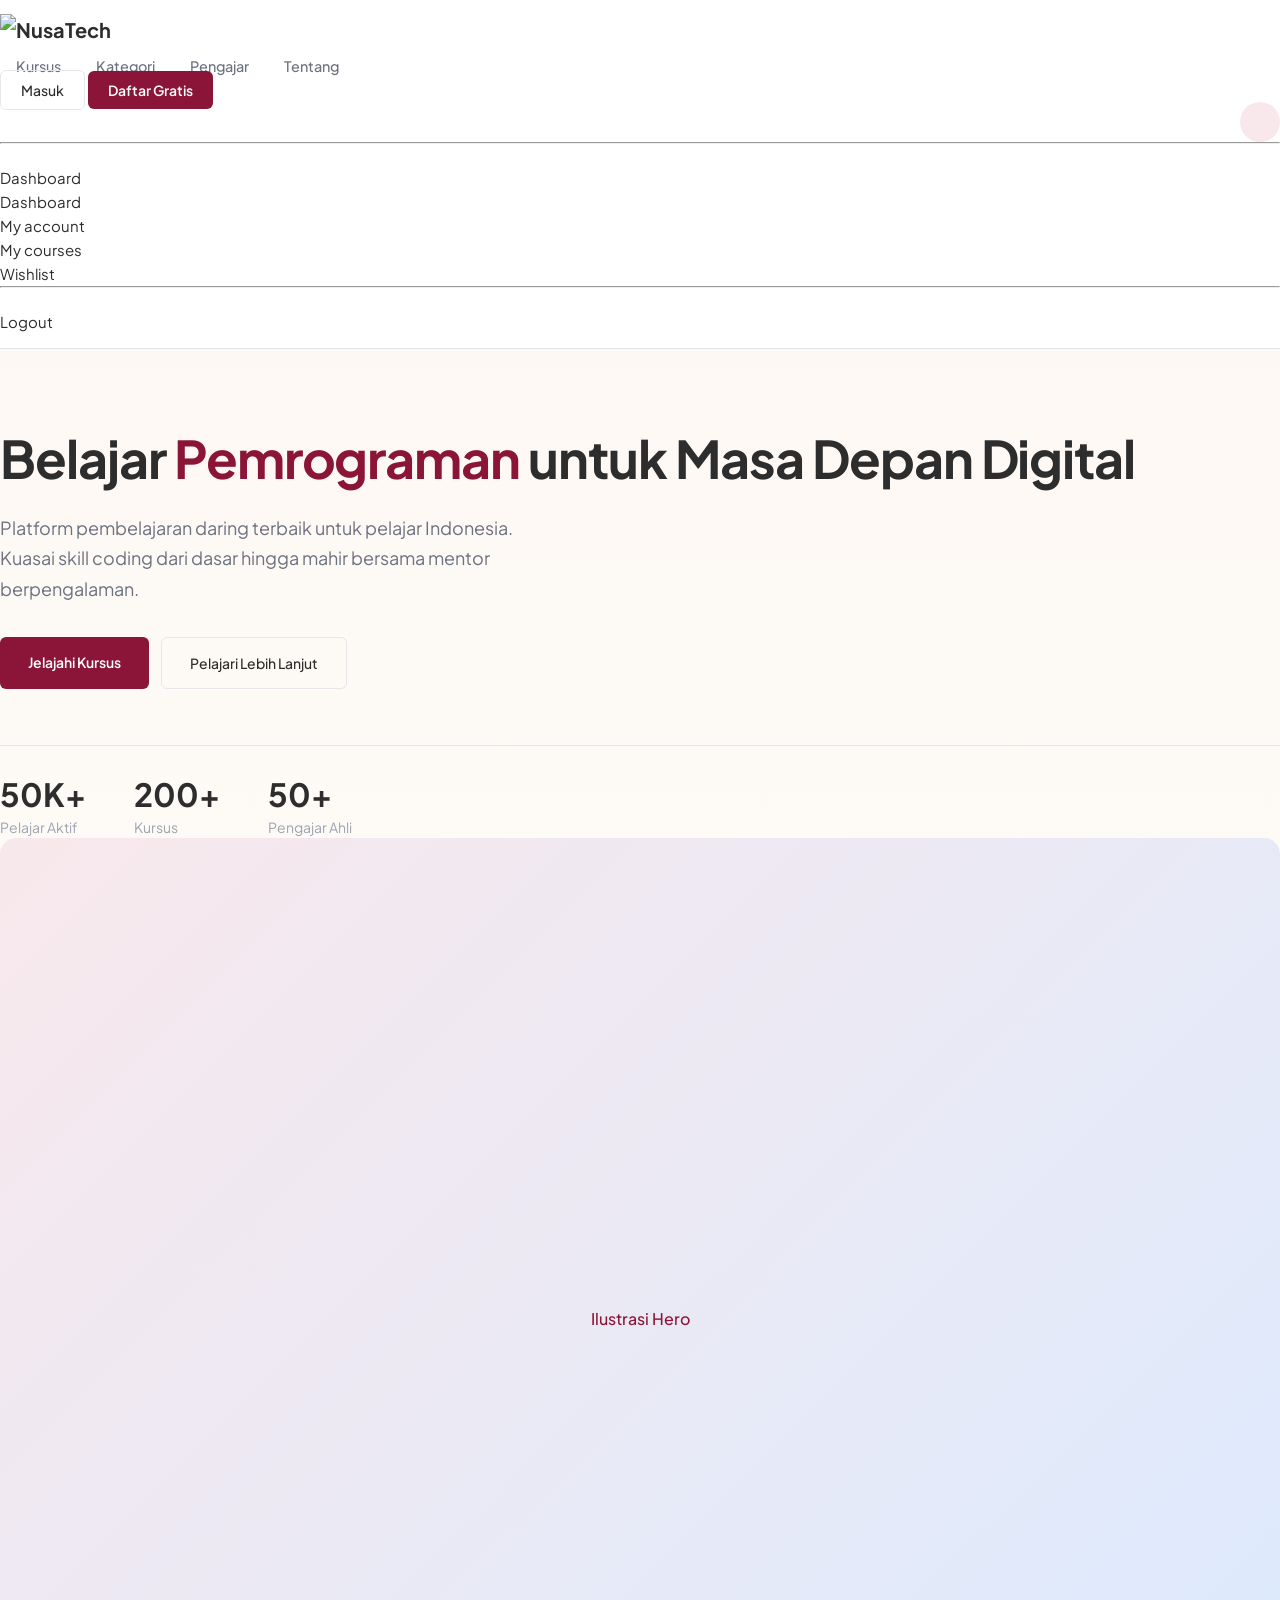
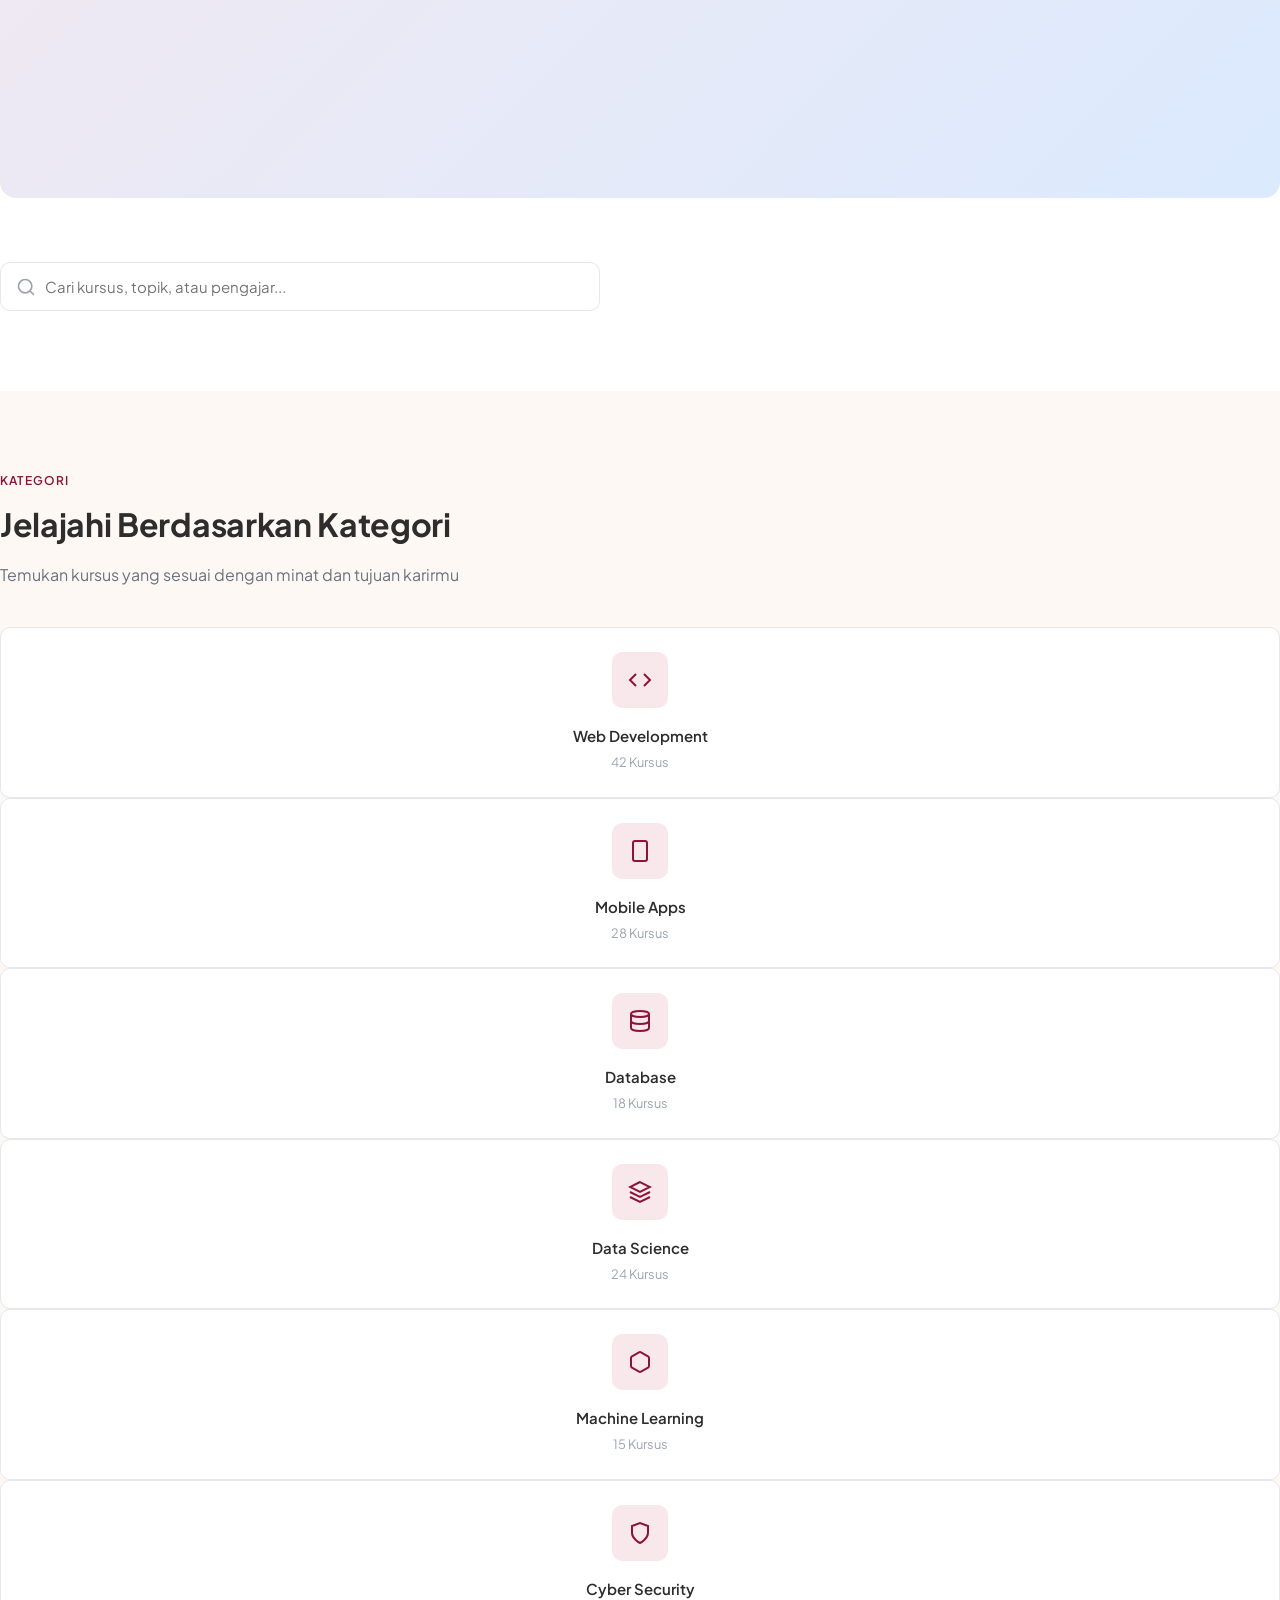
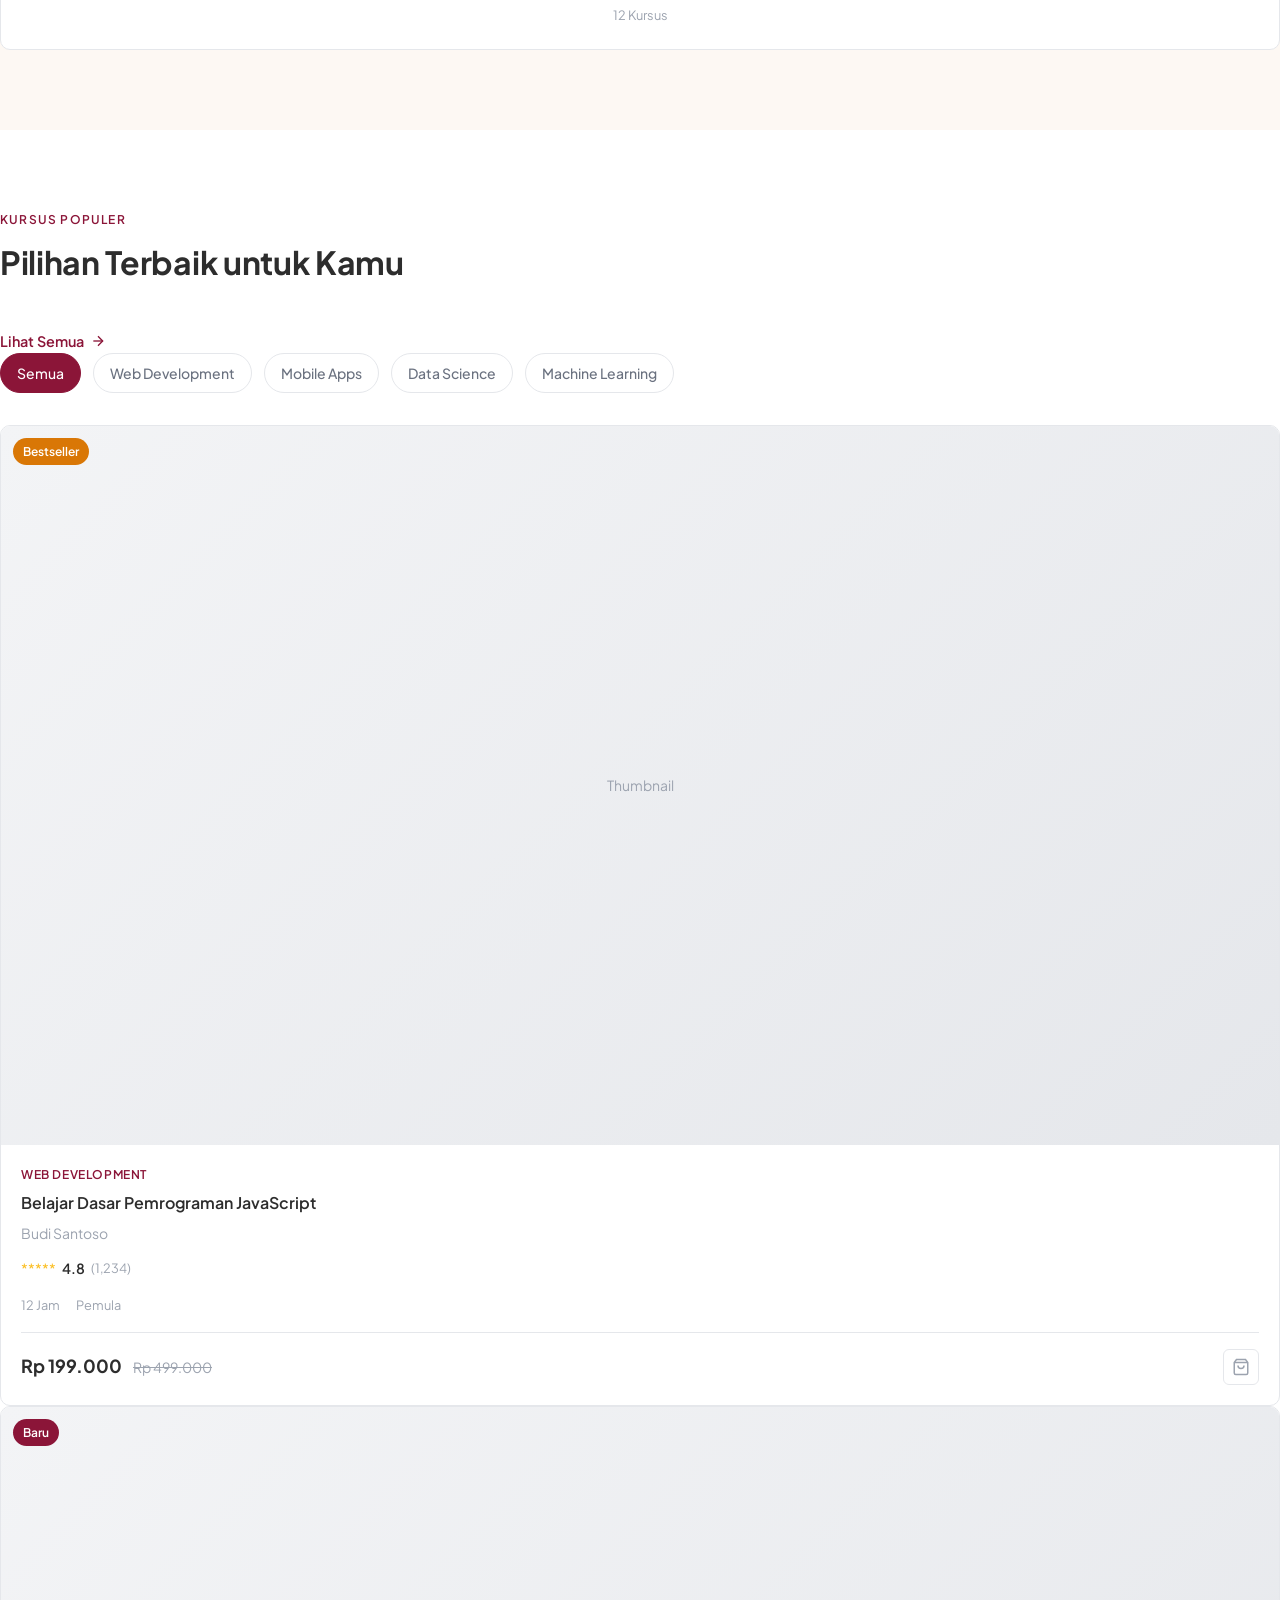
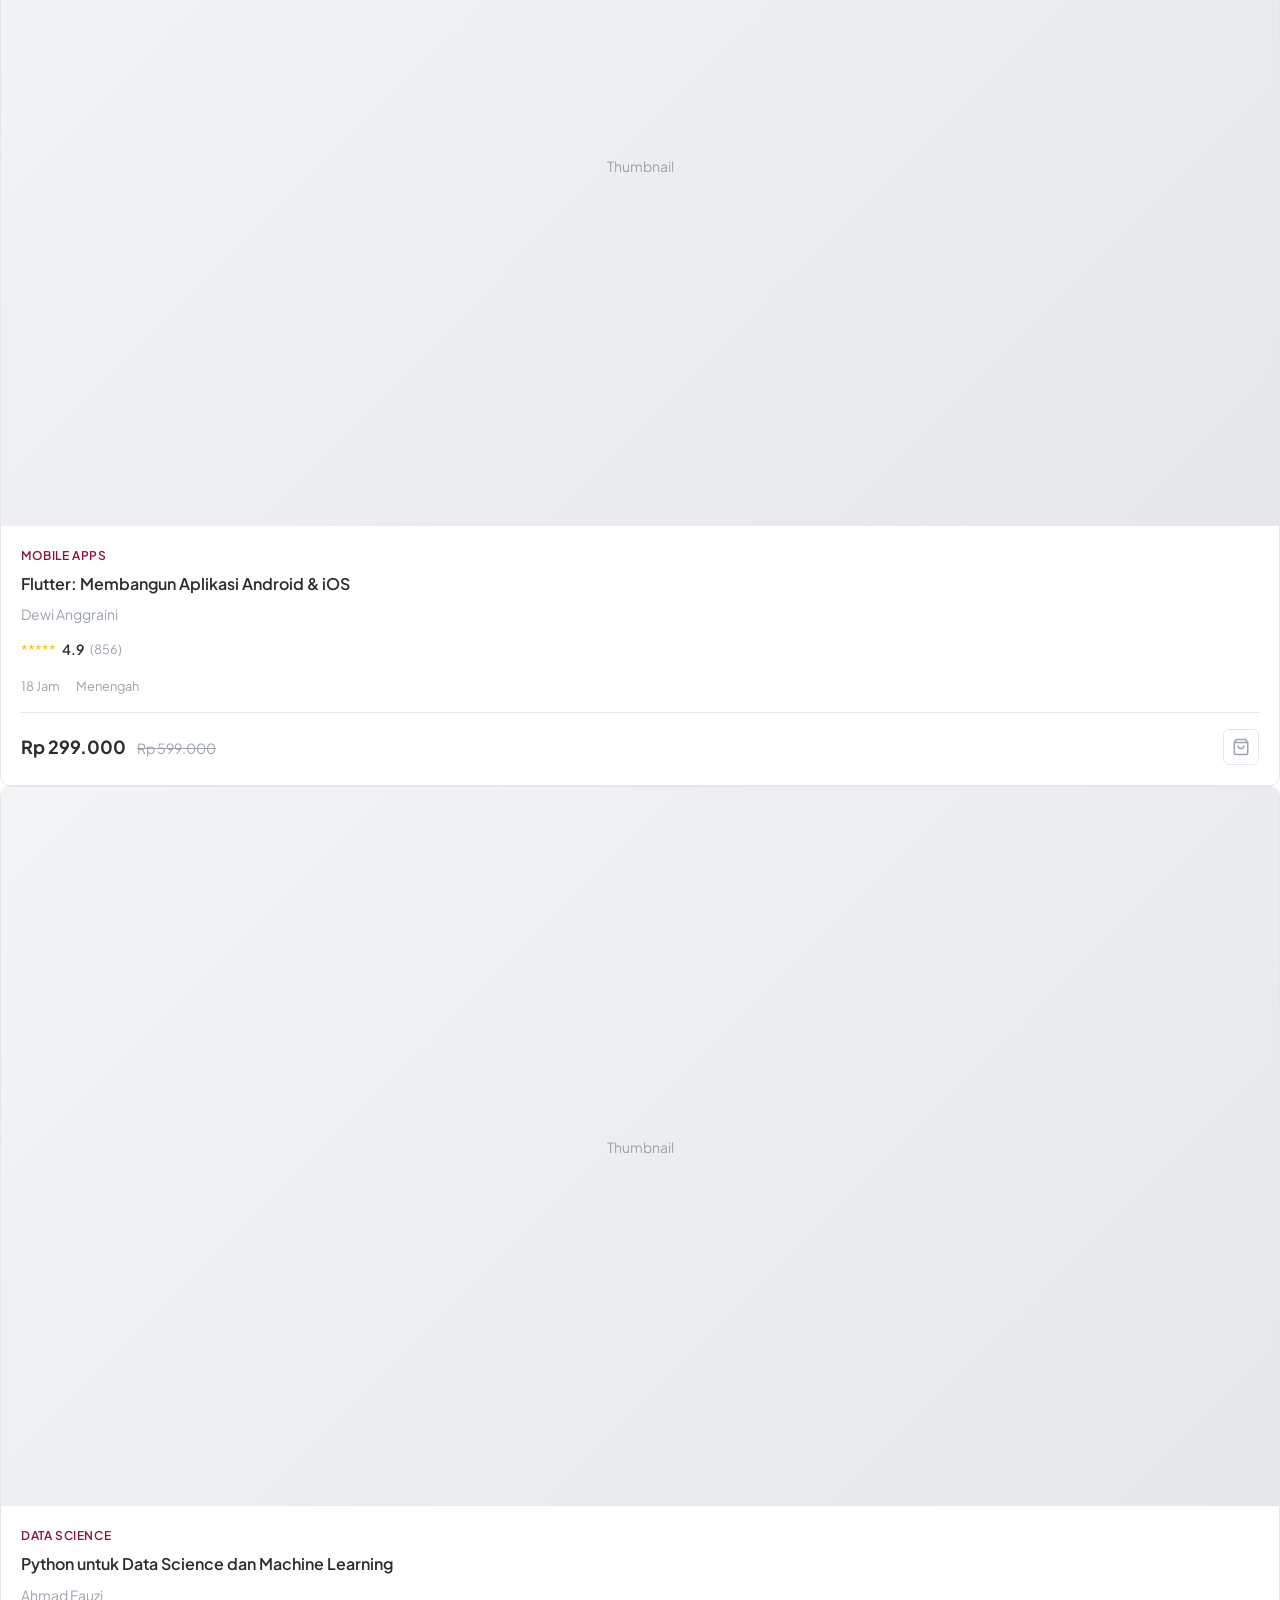
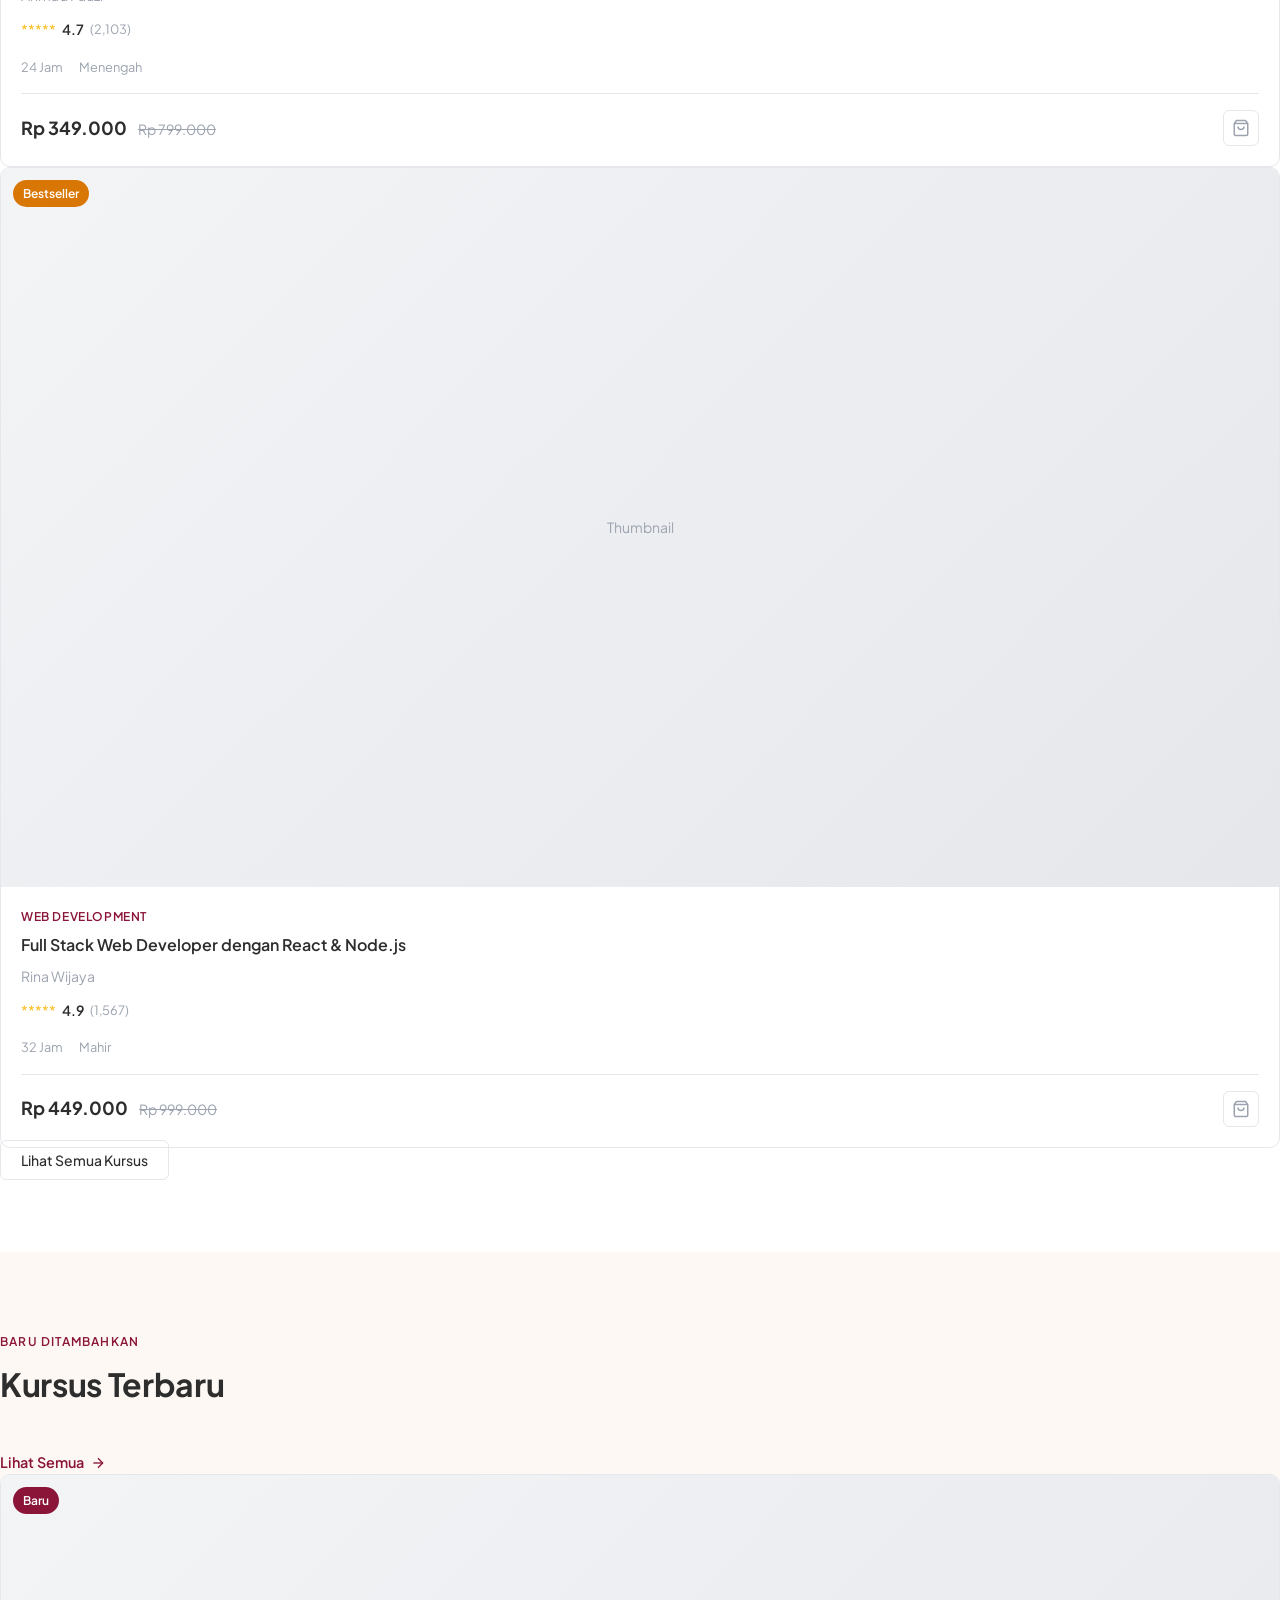
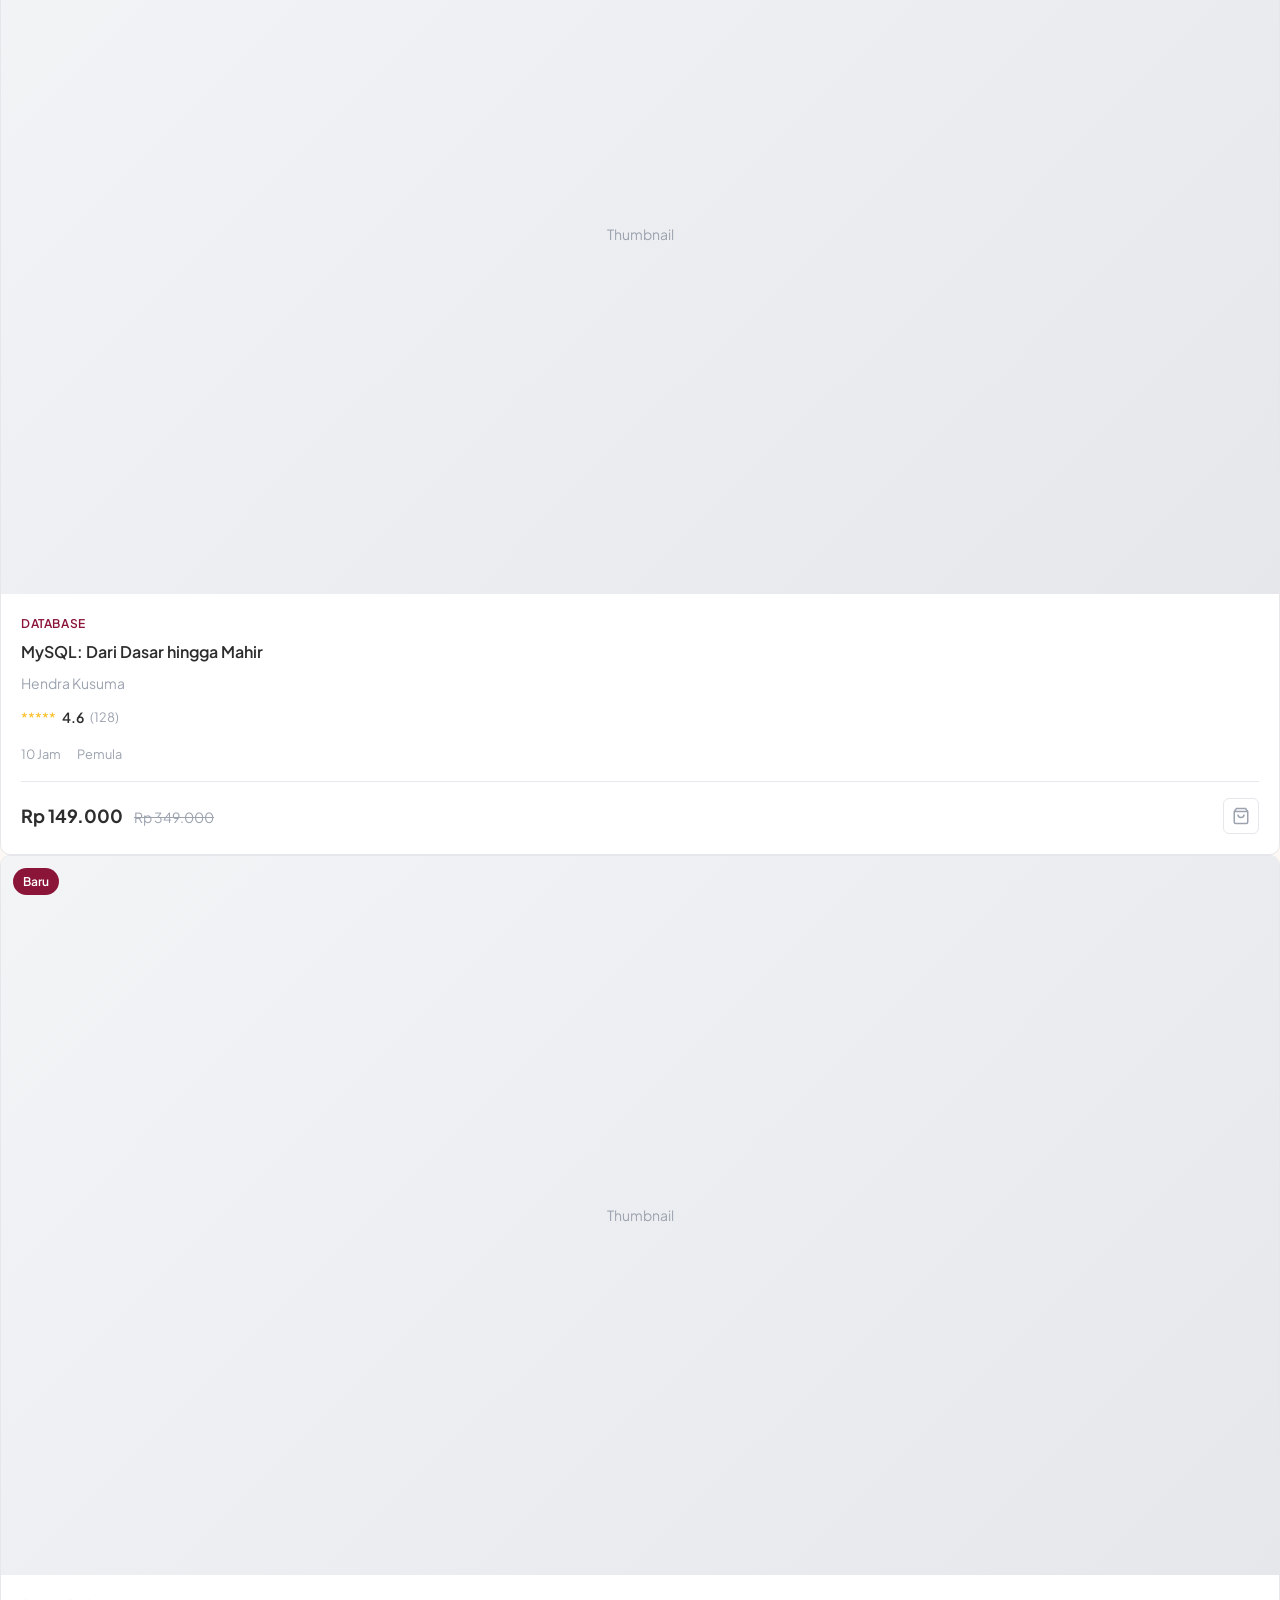
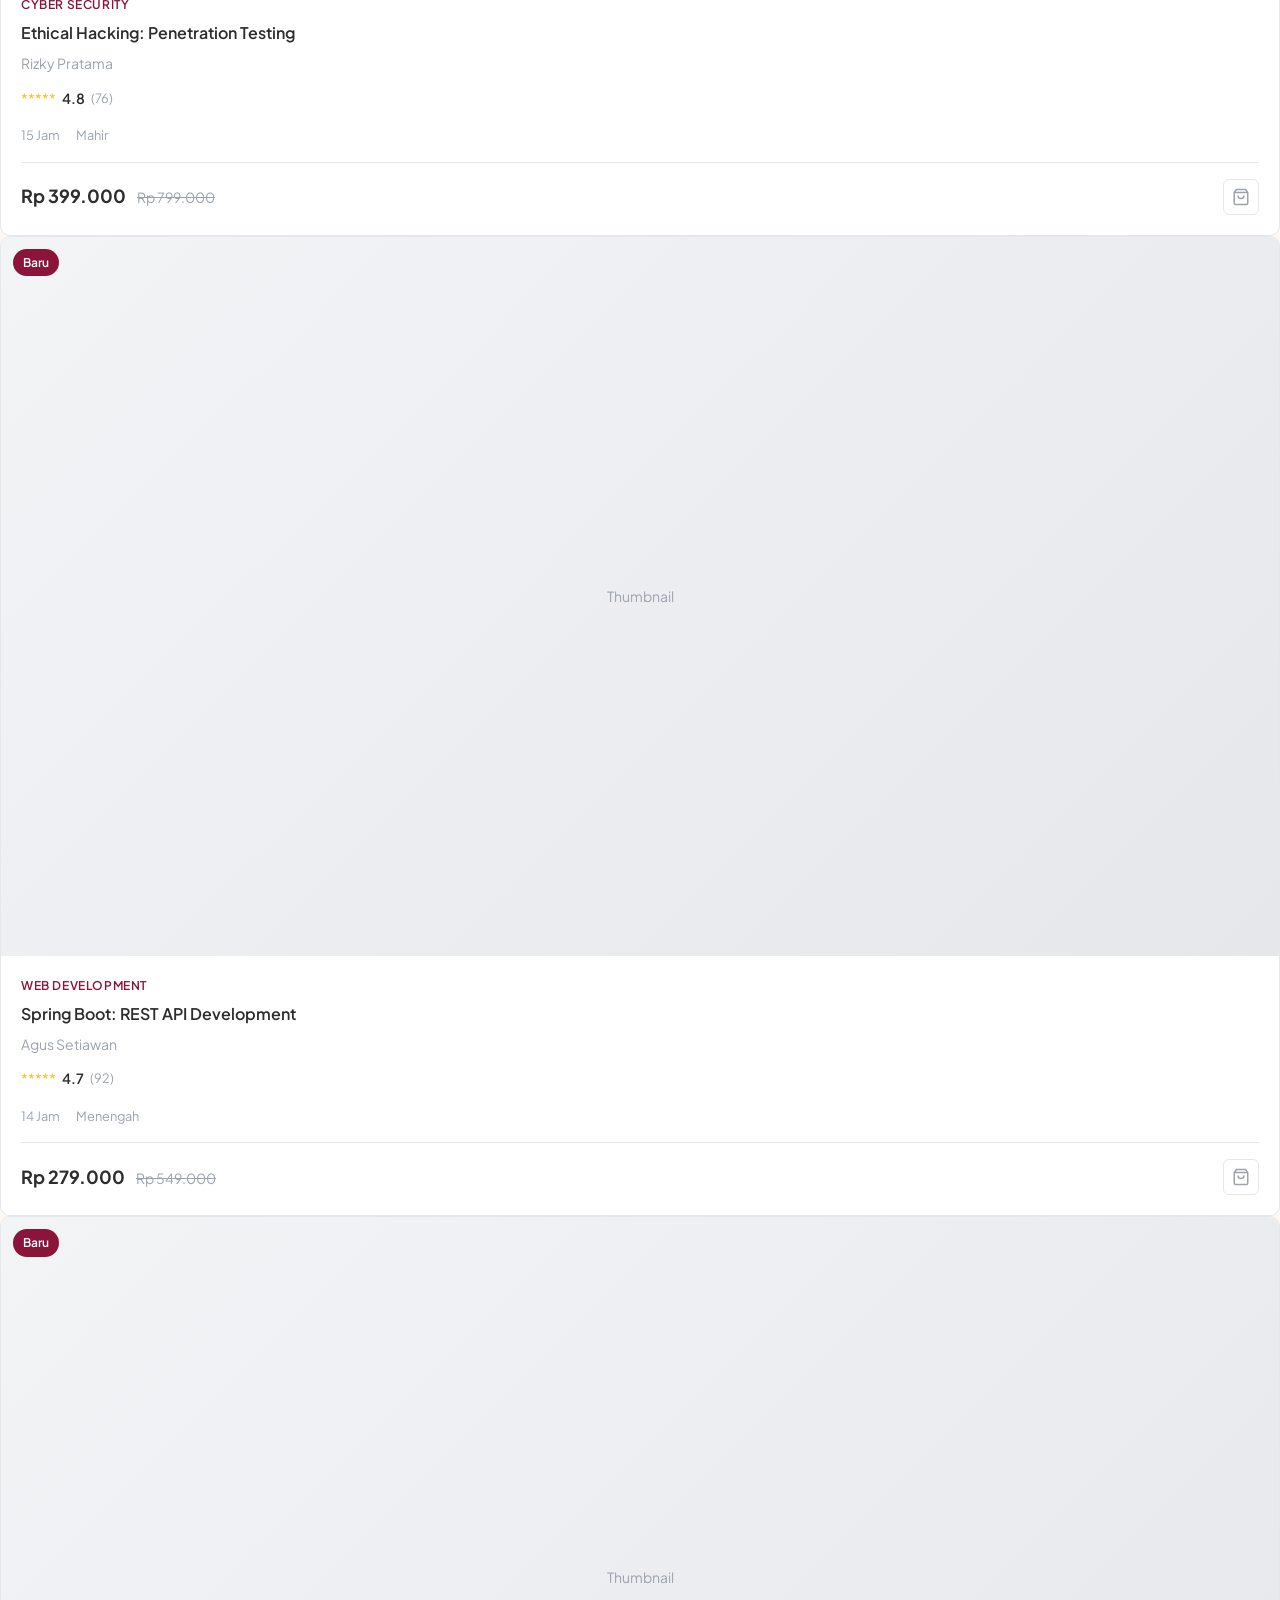
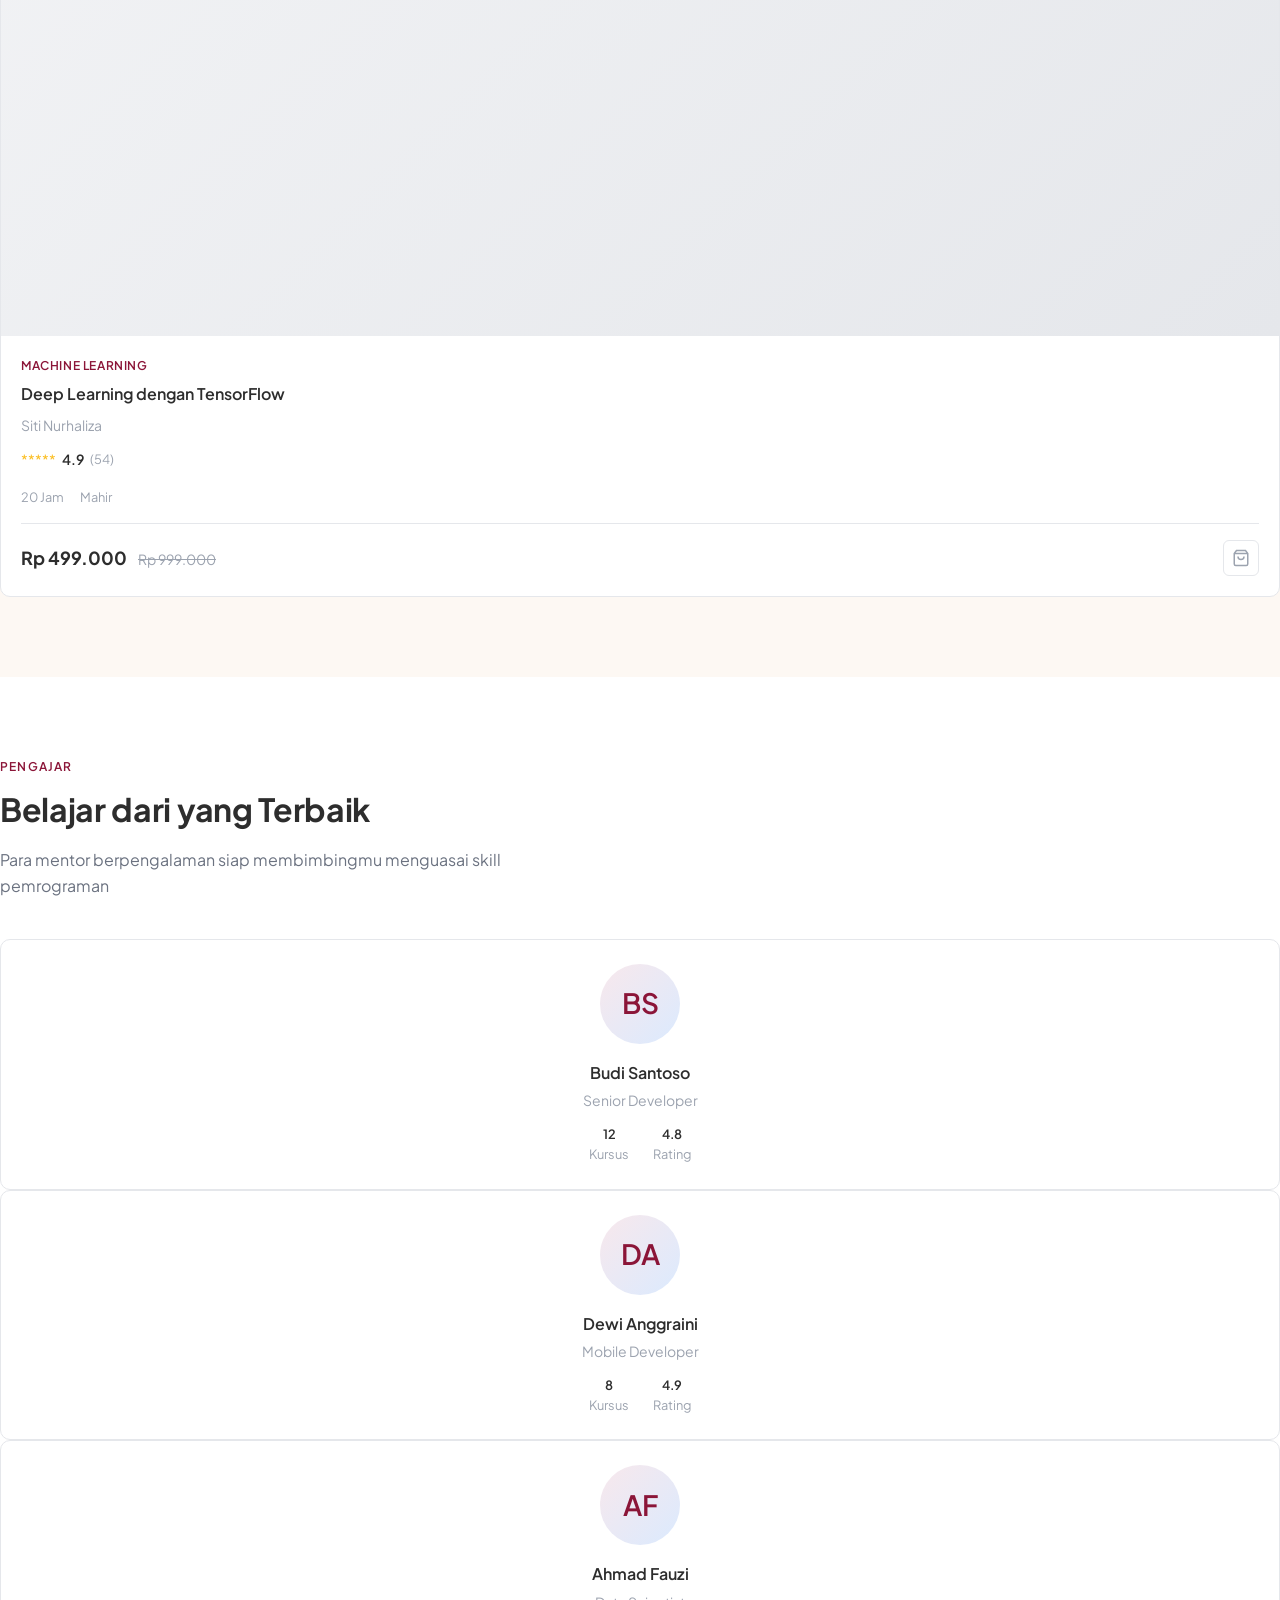
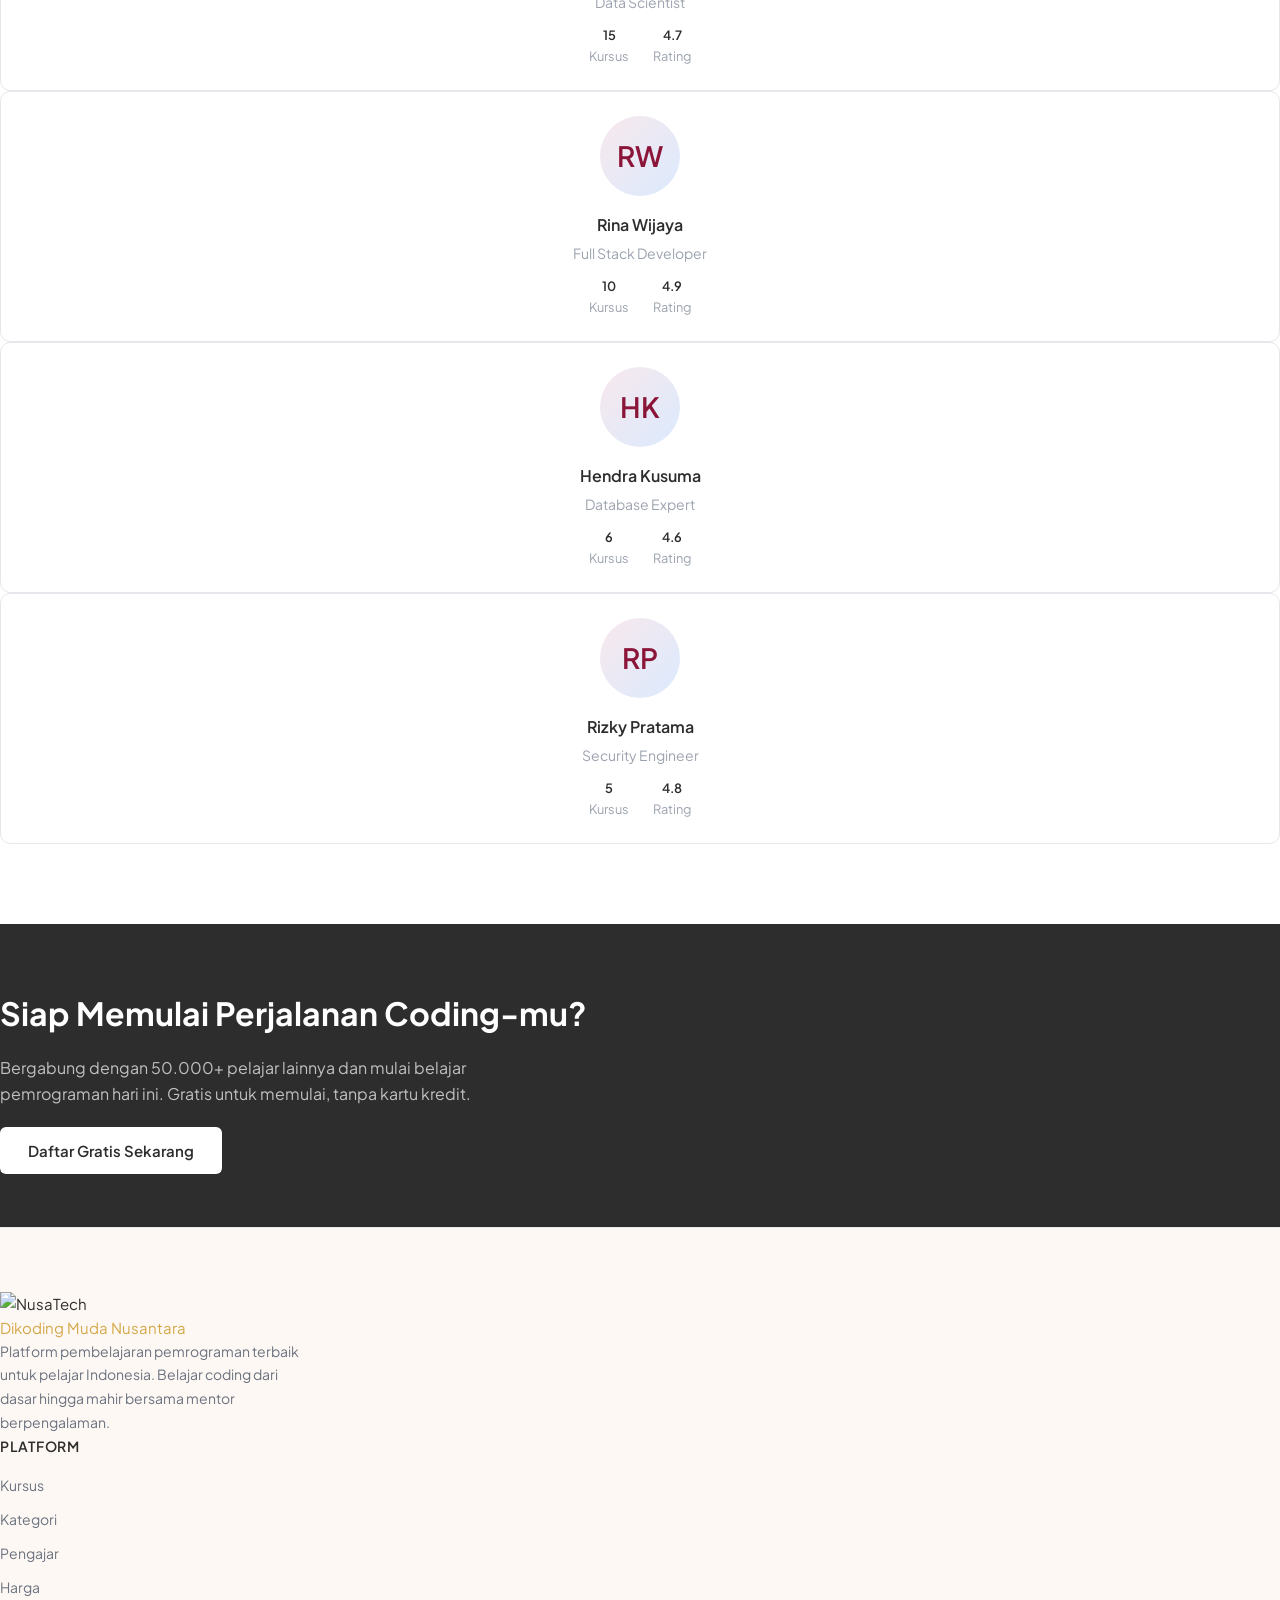
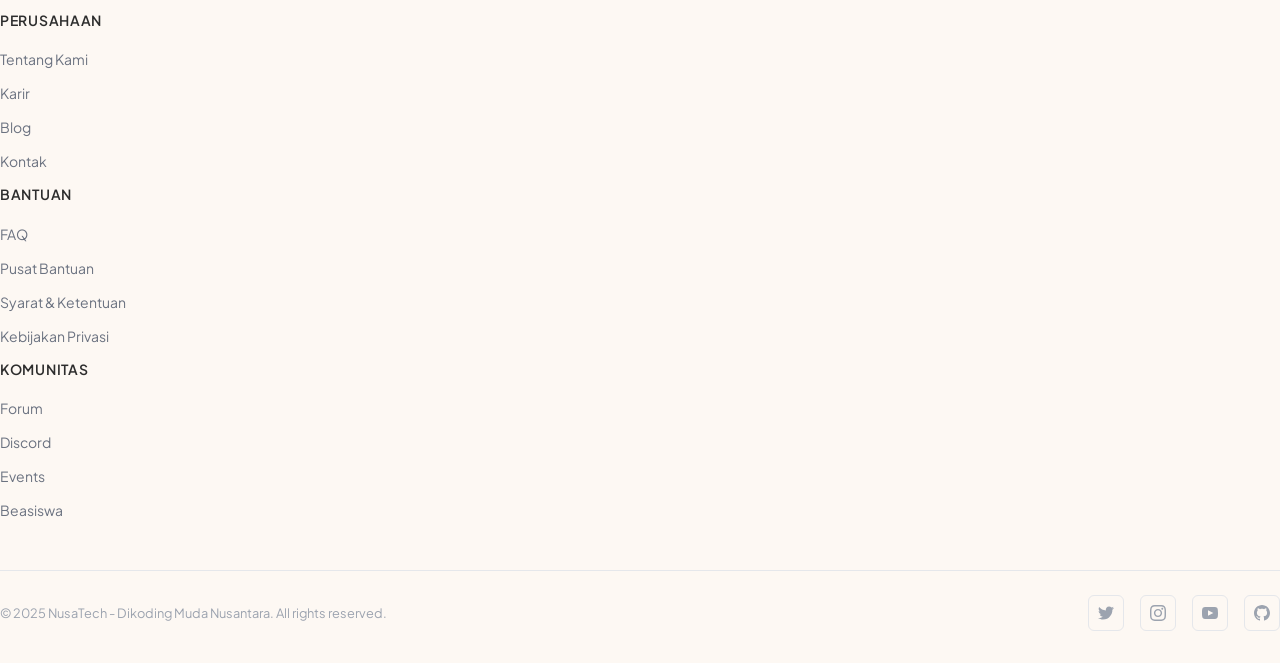
==== commit d3329429: "Refactor: Update logo fallback and add brand colors Co-authored-by: fortransciencecomputing1203 <for" ====
--- a/src/main/resources/templates/index.html
+++ b/src/main/resources/templates/index.html
@@ -851,8 +851,8 @@
         <div class="container">
             <div class="d-flex align-items-center justify-content-between">
                 <a href="/" class="navbar-brand d-flex align-items-center gap-2">
-                    <img th:src="@{/images/logo.png}" alt="NusaTech" height="40" onerror="this.style.display='none'">
-                    <span style="color: var(--color-primary);">Nusa</span><span style="color: var(--color-secondary);">Tech</span>
+                    <img th:src="@{/images/logo.png}" alt="NusaTech" height="40" 
+                         onerror="this.onerror=null; this.src='/images/logo.svg';">
                 </a>
                 
                 <div class="d-none d-lg-flex align-items-center gap-1">
@@ -1539,9 +1539,9 @@
             <div class="row g-4">
                 <div class="col-lg-4 col-md-6">
                     <div class="mb-3">
-                        <img th:src="@{/images/logo.png}" alt="NusaTech" height="45" onerror="this.style.display='none'">
-                    </div>
-                    <div class="footer-brand" style="color: var(--color-primary);">Nusa<span style="color: var(--color-secondary);">Tech</span></div>
+                        <img th:src="@{/images/logo.png}" alt="NusaTech" height="45" 
+                             onerror="this.onerror=null; this.src='/images/logo.svg';">
+                    </div>
                     <p class="small mb-2" style="color: var(--color-secondary);">Dikoding Muda Nusantara</p>
                     <p class="footer-desc">
                         Platform pembelajaran pemrograman terbaik untuk pelajar Indonesia. 
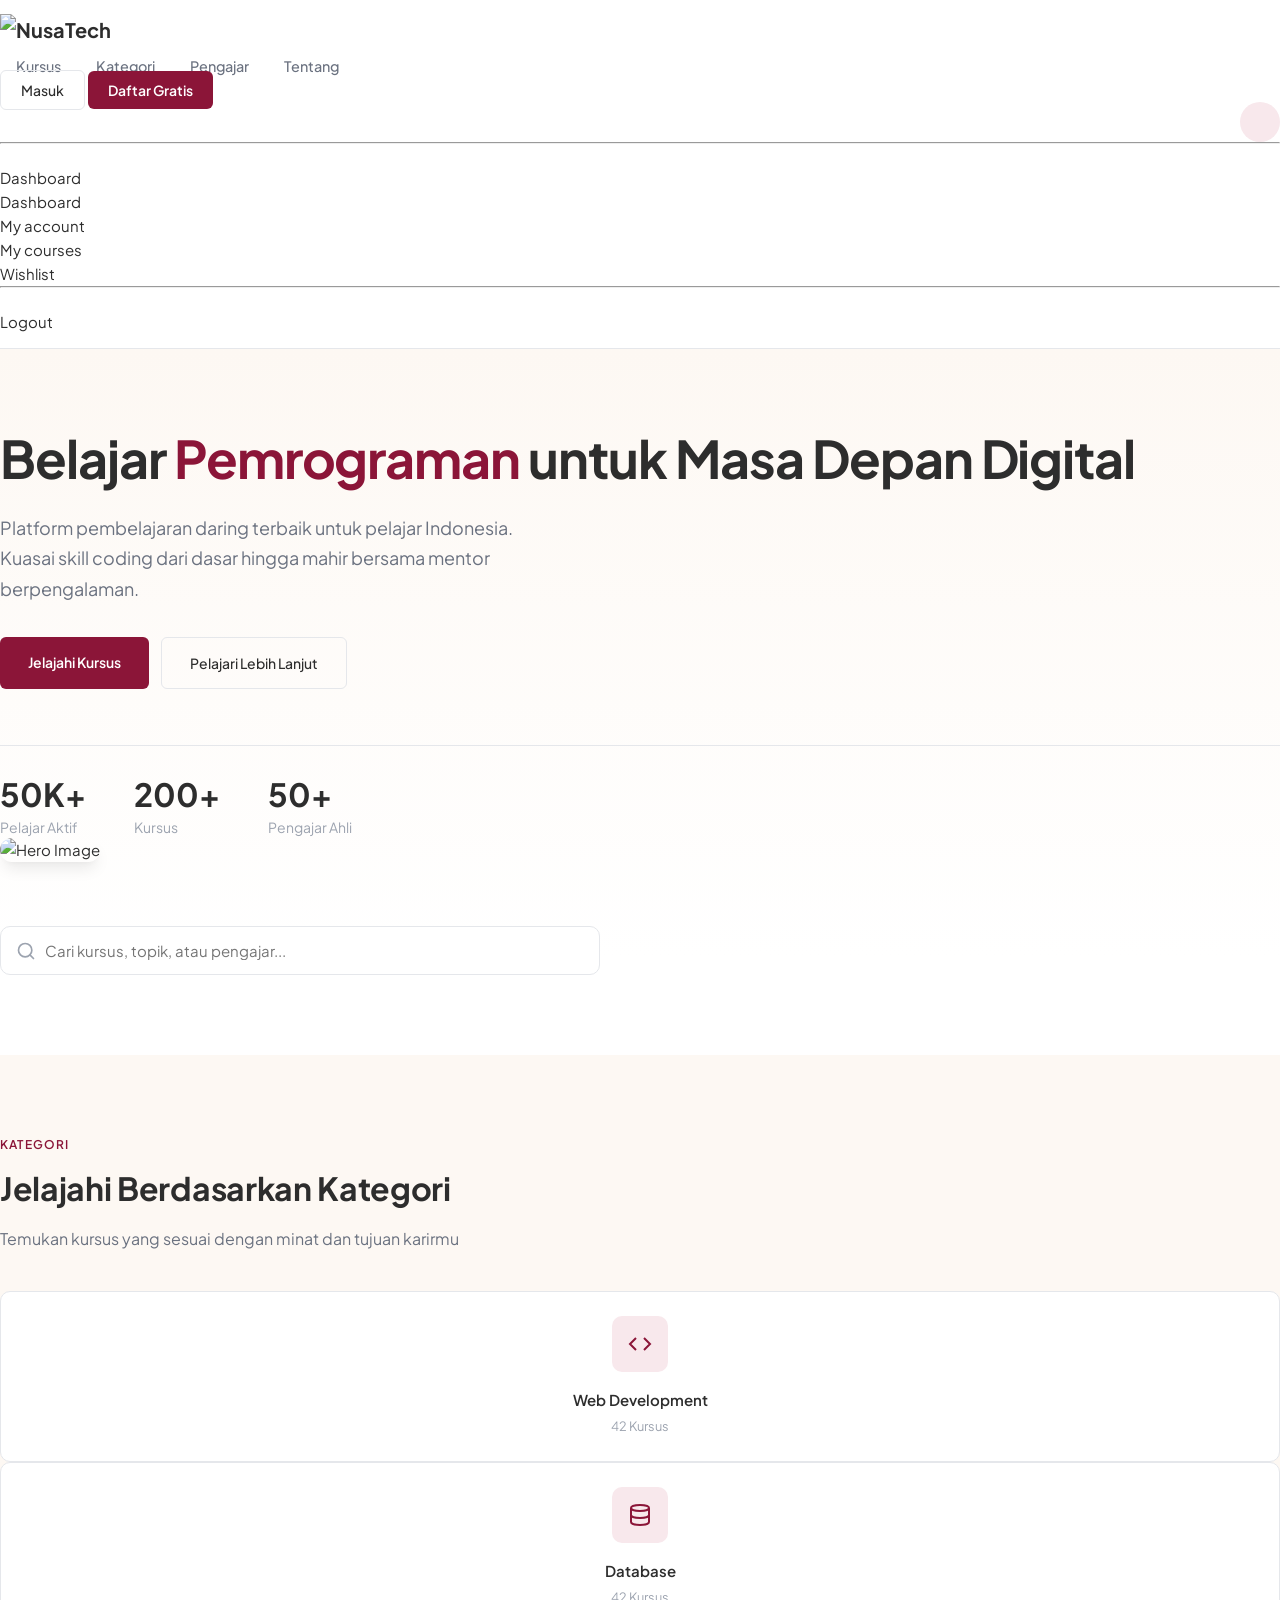
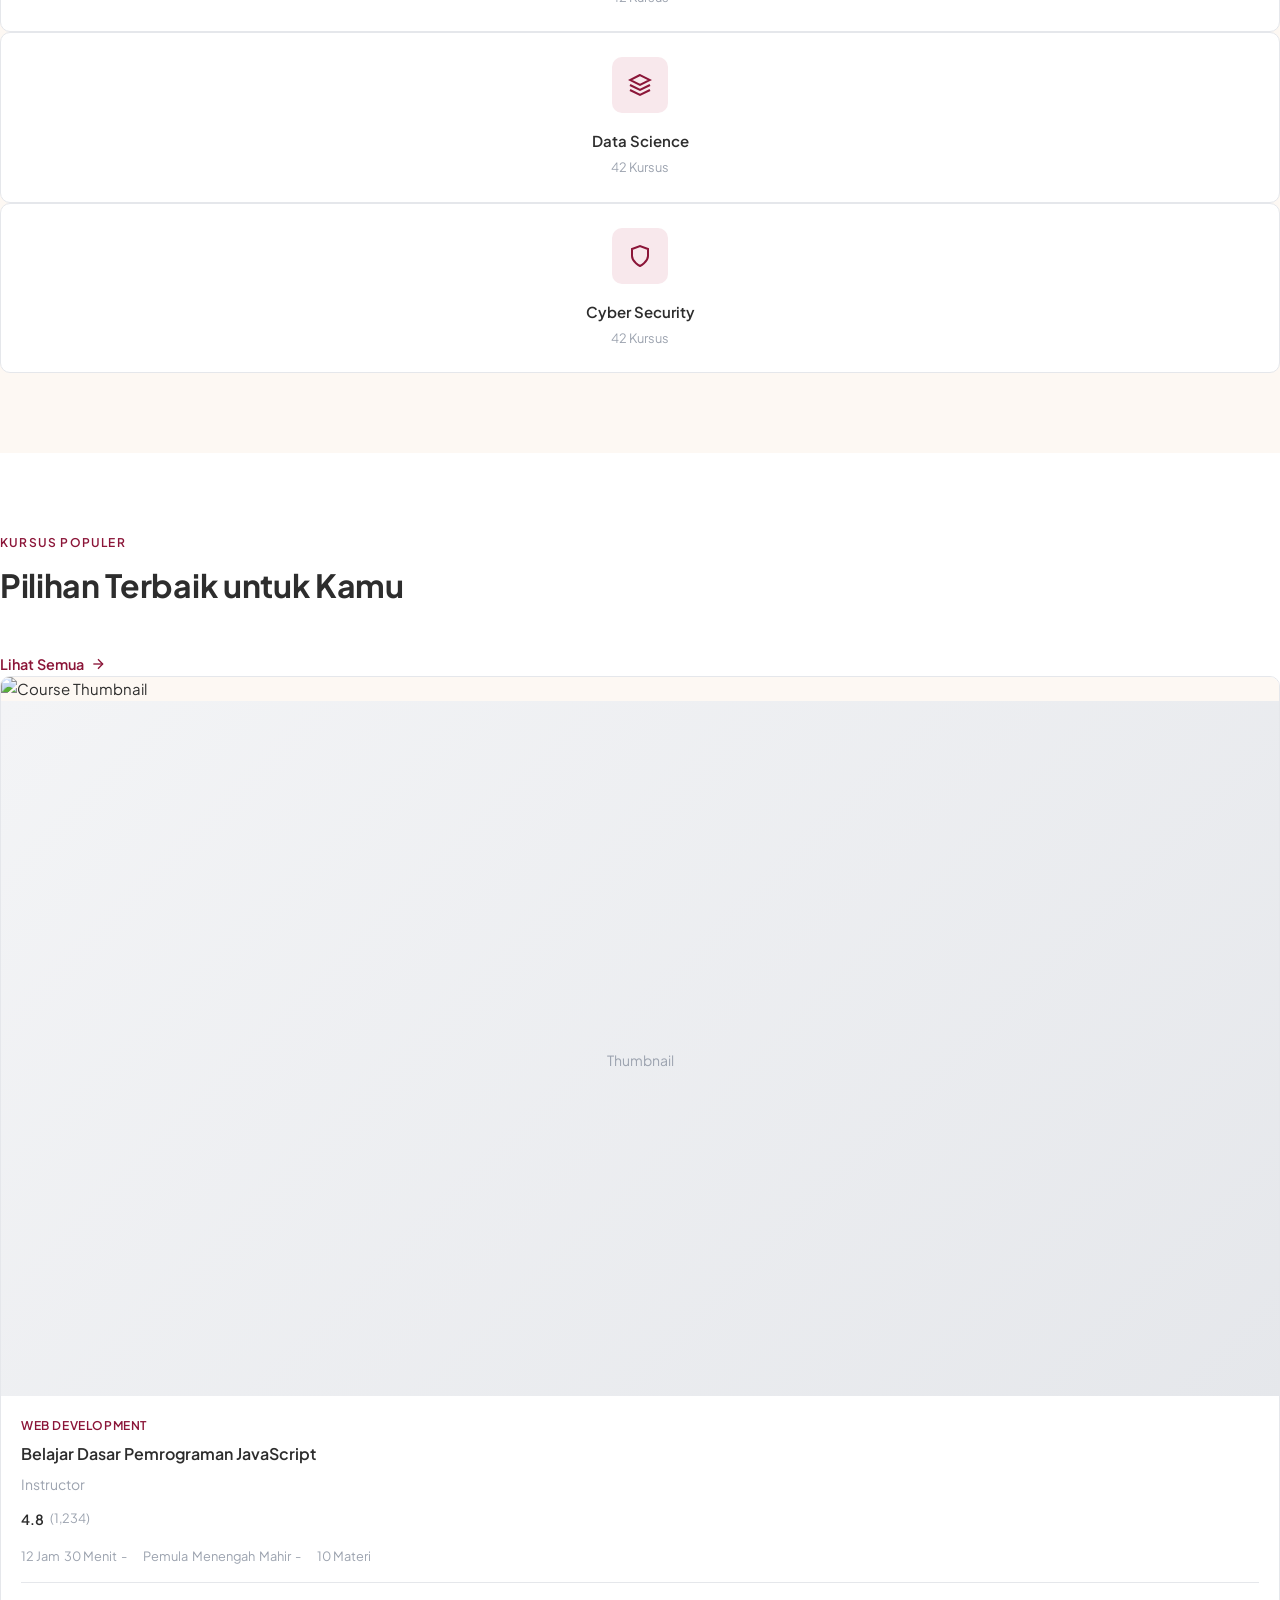
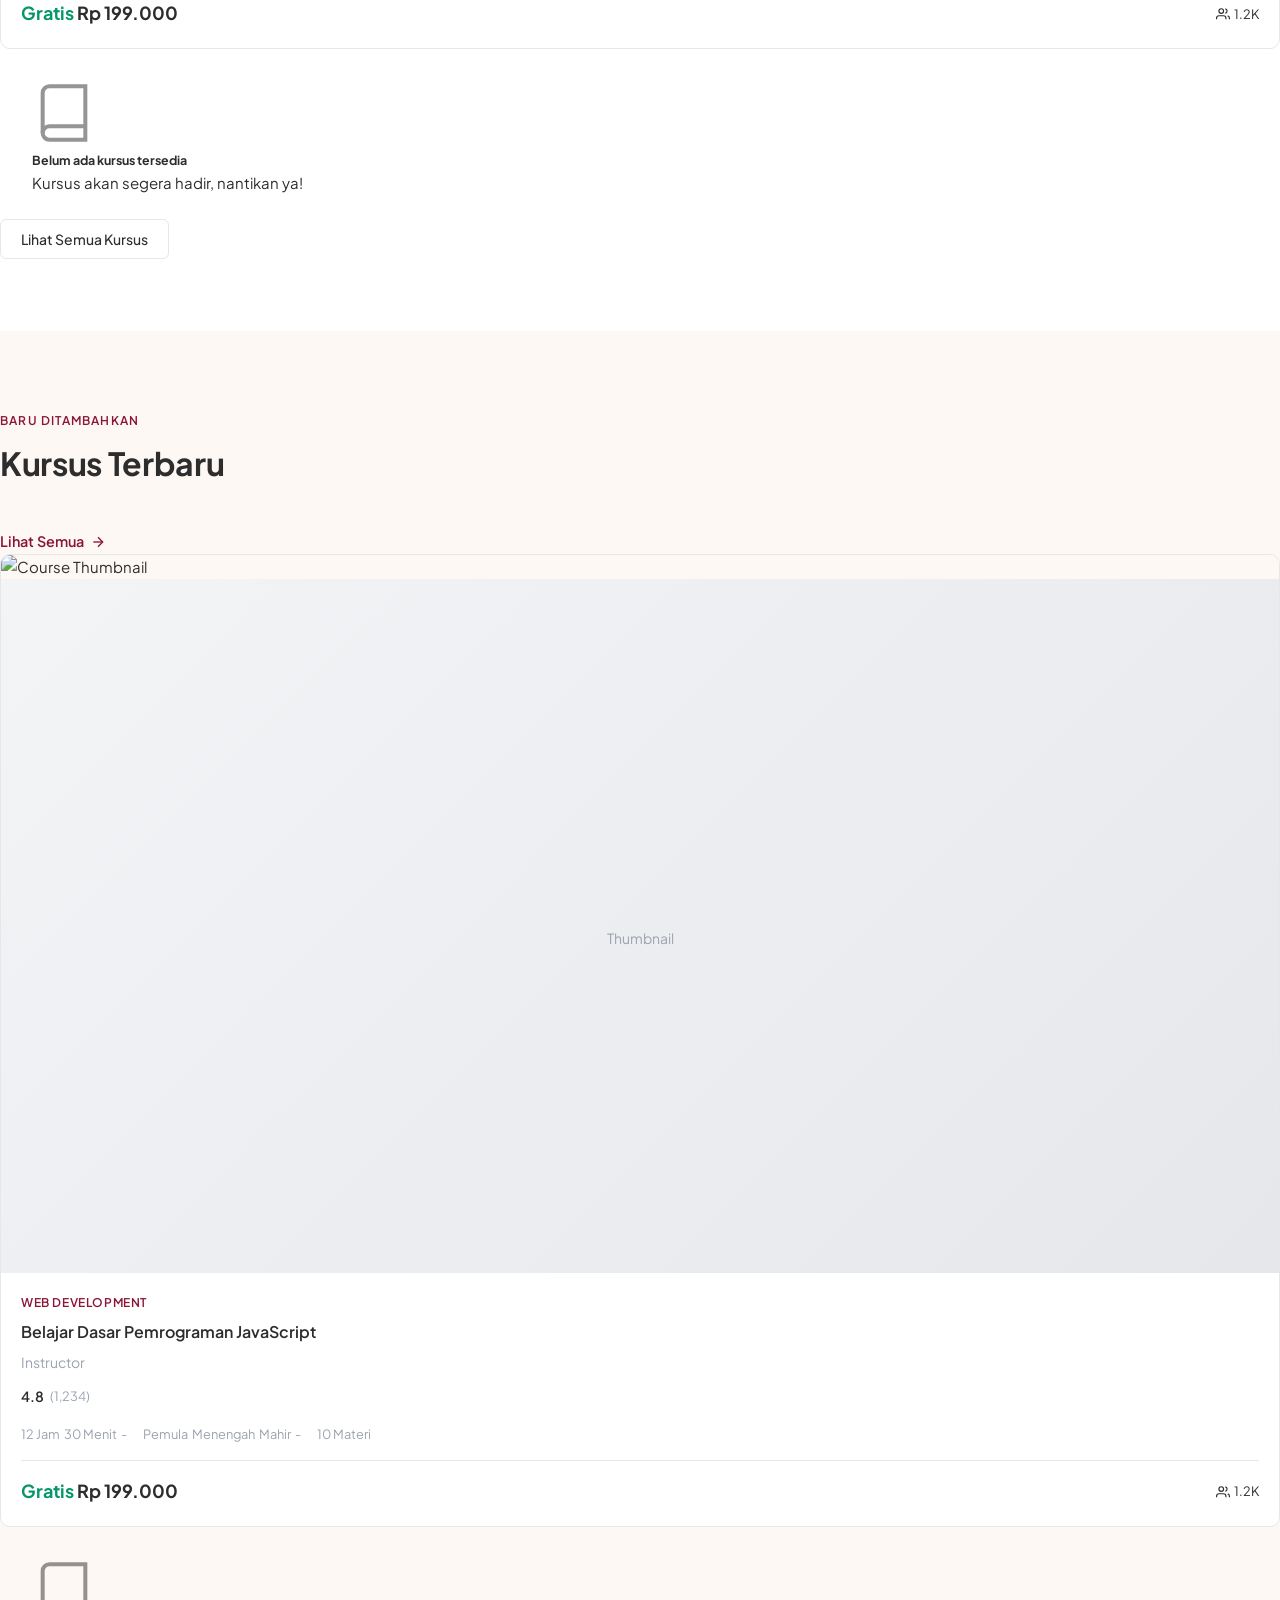
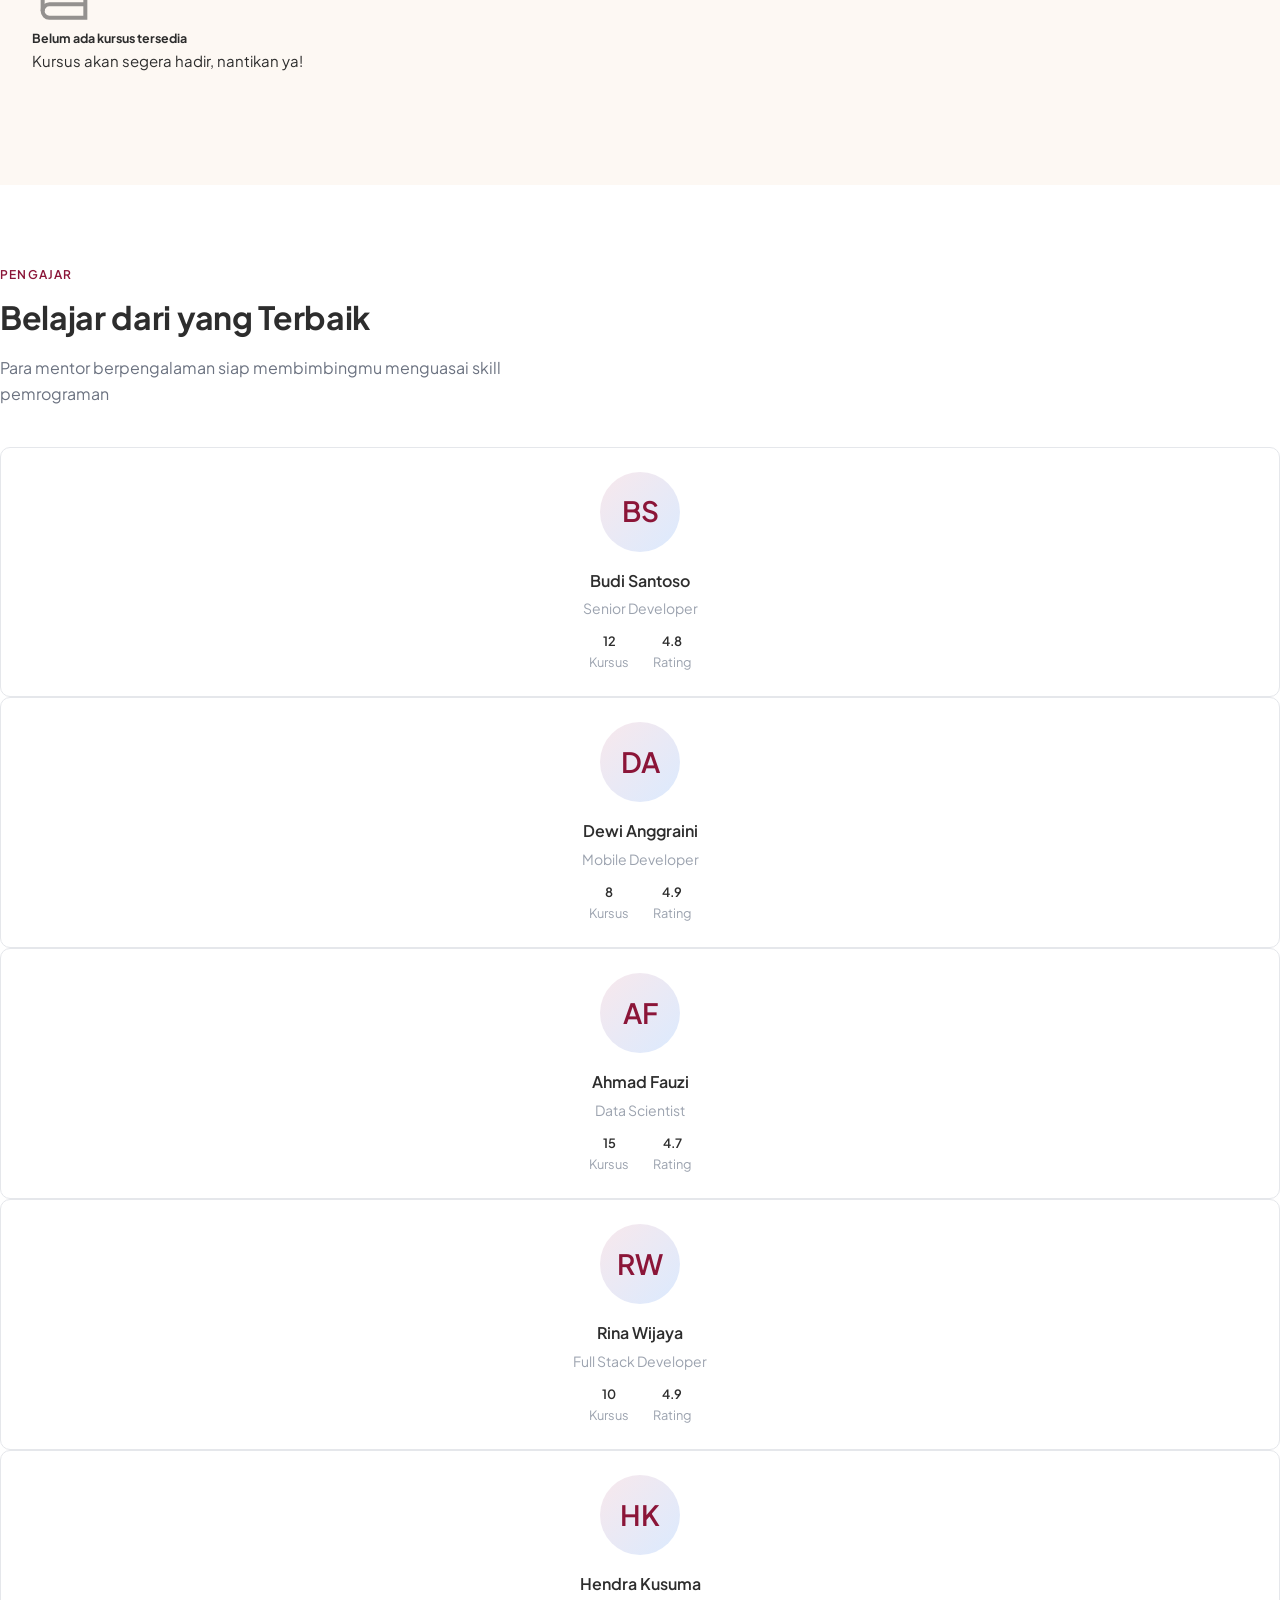
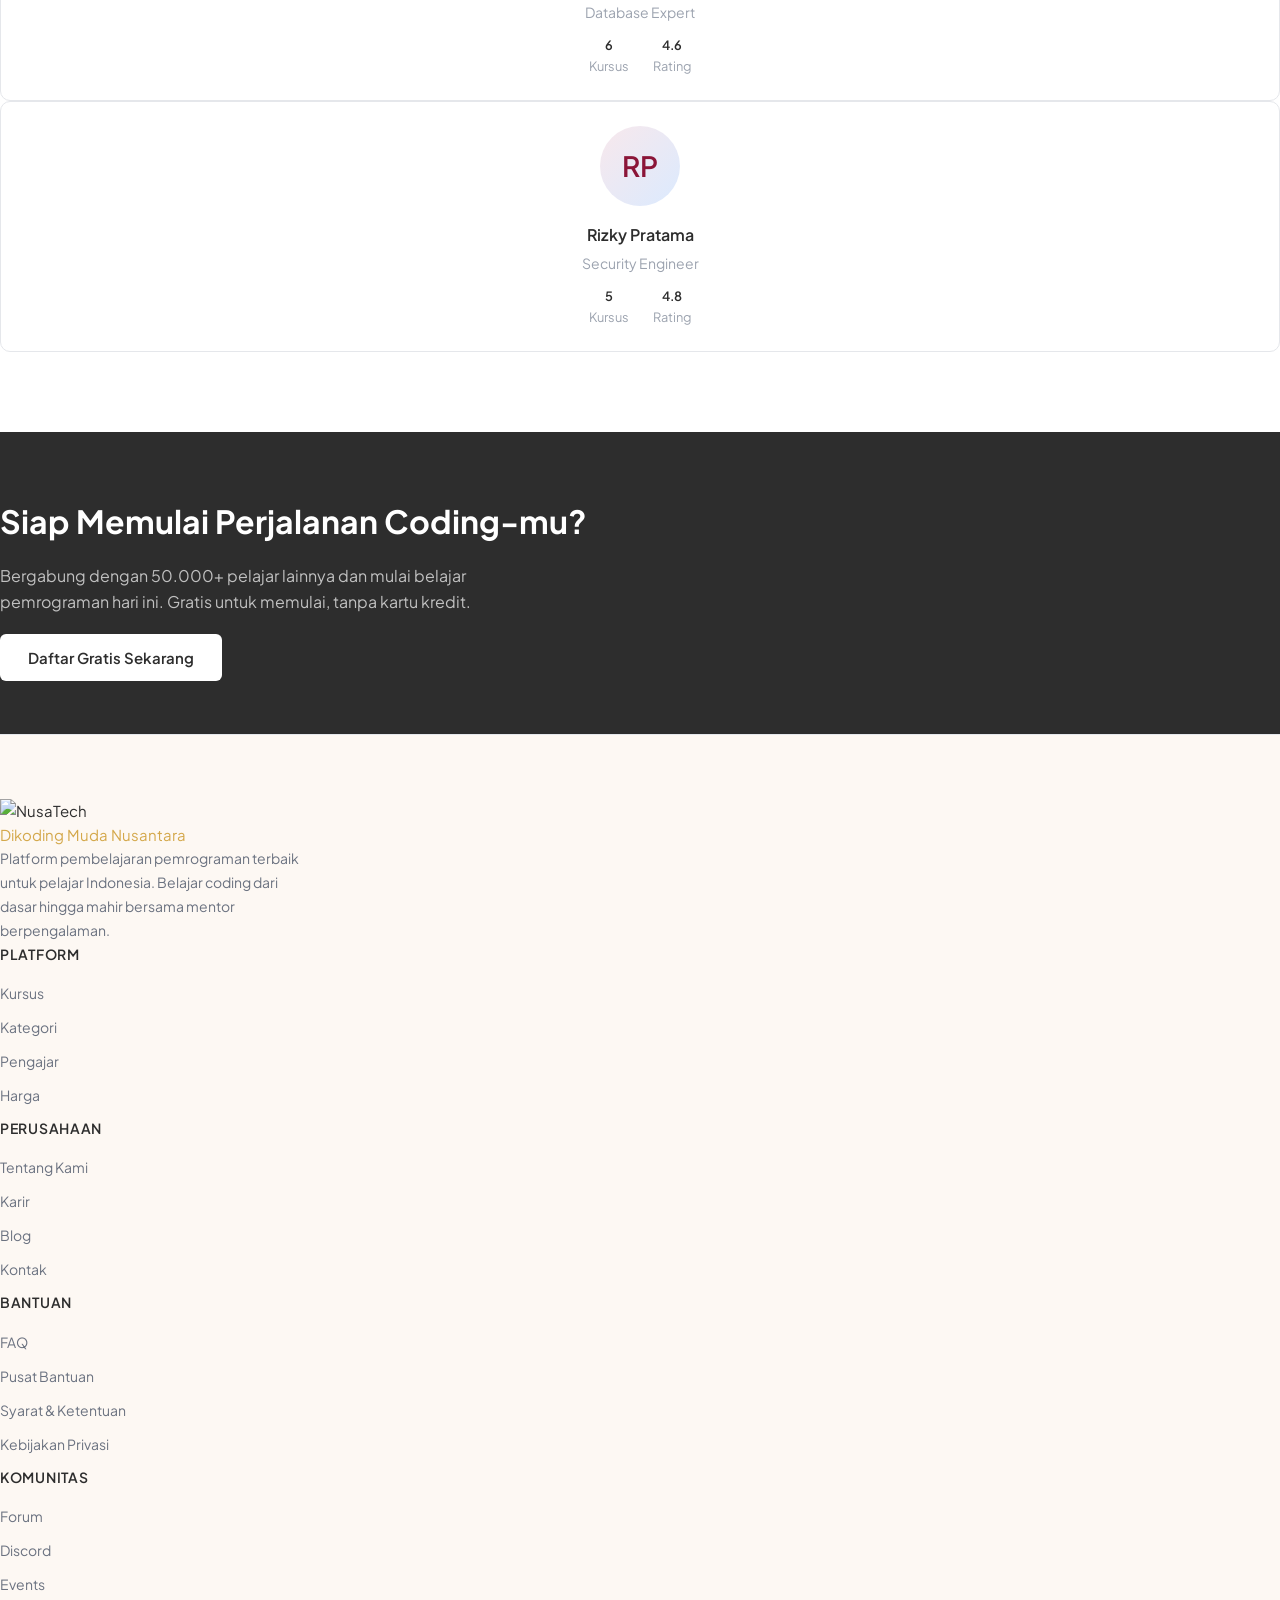
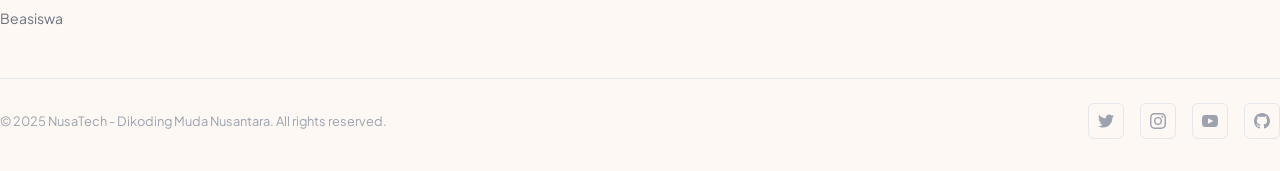
==== commit 98464629: "Merge branch 'main' into cursor/brand-and-technical-setup-4abb" ====
--- a/src/main/resources/templates/index.html
+++ b/src/main/resources/templates/index.html
@@ -842,6 +842,53 @@
         .dropdown:hover .dropdown-toggle {
             pointer-events: auto;
         }
+        /* Rating Stars */
+        .rating-stars {
+            color: #fbbf24;
+            font-size: 0.875rem;
+            letter-spacing: -1px;
+        }
+
+        .star-filled {
+            color: #fbbf24;
+        }
+
+        .star-empty {
+            color: #d1d5db;
+        }
+
+        /* Course Card Link */
+        a.text-decoration-none .course-card {
+            cursor: pointer;
+        }
+
+        a.text-decoration-none:hover .course-card {
+            box-shadow: var(--shadow-md);
+            border-color: transparent;
+            transform: translateY(-2px);
+        }
+
+        /* Course Students */
+        .course-students {
+            display: flex;
+            align-items: center;
+            gap: 0.25rem;
+            font-size: 0.8rem;
+        }
+
+        /* Empty State */
+        .empty-state {
+            padding: 2rem;
+        }
+
+        .empty-state svg {
+            opacity: 0.5;
+        }
+
+        /* Price styling */
+        .course-price.text-success {
+            color: var(--color-success) !important;
+        }
     </style>
 </head>
 <body>
@@ -918,24 +965,23 @@
                     </div>
                     <div class="hero-stats">
                         <div class="stat-item">
-                            <div class="stat-number">50K+</div>
+                            <div class="stat-number" th:text="${totalStudents}">50K+</div>
                             <div class="stat-label">Pelajar Aktif</div>
                         </div>
                         <div class="stat-item">
-                            <div class="stat-number">200+</div>
+                            <div class="stat-number" th:text="${totalCourses}">200+</div>
                             <div class="stat-label">Kursus</div>
                         </div>
                         <div class="stat-item">
-                            <div class="stat-number">50+</div>
+                            <div class="stat-number" th:text="${totalLecturers}">50+</div>
                             <div class="stat-label">Pengajar Ahli</div>
                         </div>
                     </div>
                 </div>
                 <div class="col-lg-6">
                     <div class="hero-image">
-                        <div class="hero-image-placeholder">
-                            Ilustrasi Hero
-                        </div>
+                        <img th:src="@{/images/hero.jpg}" 
+                         alt="Hero Image">
                     </div>
                 </div>
             </div>
@@ -966,7 +1012,7 @@
                 </p>
             </div>
             
-            <div class="row g-3">
+            <div class="row g-3 justify-content-center">
                 <div class="col-6 col-md-4 col-lg-2">
                     <div class="category-card">
                         <div class="category-icon">
@@ -976,19 +1022,7 @@
                             </svg>
                         </div>
                         <div class="category-name">Web Development</div>
-                        <div class="category-count">42 Kursus</div>
-                    </div>
-                </div>
-                <div class="col-6 col-md-4 col-lg-2">
-                    <div class="category-card">
-                        <div class="category-icon">
-                            <svg width="24" height="24" viewBox="0 0 24 24" fill="none" stroke="currentColor" stroke-width="2">
-                                <rect x="5" y="2" width="14" height="20" rx="2" ry="2"></rect>
-                                <path d="M12 18h.01"></path>
-                            </svg>
-                        </div>
-                        <div class="category-name">Mobile Apps</div>
-                        <div class="category-count">28 Kursus</div>
+                        <div class="category-count" th:text="${webCat.courseCount+' '+'Kursus'}">42 Kursus</div>
                     </div>
                 </div>
                 <div class="col-6 col-md-4 col-lg-2">
@@ -1001,7 +1035,7 @@
                             </svg>
                         </div>
                         <div class="category-name">Database</div>
-                        <div class="category-count">18 Kursus</div>
+                        <div class="category-count" th:text="${dataBaseCat.courseCount+' '+'Kursus'}">42 Kursus</div>
                     </div>
                 </div>
                 <div class="col-6 col-md-4 col-lg-2">
@@ -1014,18 +1048,7 @@
                             </svg>
                         </div>
                         <div class="category-name">Data Science</div>
-                        <div class="category-count">24 Kursus</div>
-                    </div>
-                </div>
-                <div class="col-6 col-md-4 col-lg-2">
-                    <div class="category-card">
-                        <div class="category-icon">
-                            <svg width="24" height="24" viewBox="0 0 24 24" fill="none" stroke="currentColor" stroke-width="2">
-                                <path d="M21 16V8a2 2 0 0 0-1-1.73l-7-4a2 2 0 0 0-2 0l-7 4A2 2 0 0 0 3 8v8a2 2 0 0 0 1 1.73l7 4a2 2 0 0 0 2 0l7-4A2 2 0 0 0 21 16z"></path>
-                            </svg>
-                        </div>
-                        <div class="category-name">Machine Learning</div>
-                        <div class="category-count">15 Kursus</div>
+                        <div class="category-count" th:text="${dataCat.courseCount+' '+'Kursus'}">42 Kursus</div>
                     </div>
                 </div>
                 <div class="col-6 col-md-4 col-lg-2">
@@ -1036,7 +1059,7 @@
                             </svg>
                         </div>
                         <div class="category-name">Cyber Security</div>
-                        <div class="category-count">12 Kursus</div>
+                        <div class="category-count" th:text="${securityCat.courseCount+' '+'Kursus'}">42 Kursus</div>
                     </div>
                 </div>
             </div>
@@ -1060,159 +1083,88 @@
                 </a>
             </div>
 
-            <div class="category-list">
-                <span class="category-pill active">Semua</span>
-                <span class="category-pill">Web Development</span>
-                <span class="category-pill">Mobile Apps</span>
-                <span class="category-pill">Data Science</span>
-                <span class="category-pill">Machine Learning</span>
-            </div>
-
+            <!-- Course Cards dengan Thymeleaf -->
             <div class="row g-4">
-                <!-- Course Card 1 -->
-                <div class="col-md-6 col-lg-3">
-                    <div class="course-card">
-                        <div class="course-thumbnail">
-                            <div class="course-thumbnail-placeholder">Thumbnail</div>
-                            <span class="course-badge bestseller">Bestseller</span>
+                <div class="col-md-6 col-lg-3" th:each="course : ${popularCourse}">
+                    <a th:href="@{/courses/{slug}(slug=${course.slug})}" class="text-decoration-none">
+                        <div class="course-card">
+                            <div class="course-thumbnail">
+                                <img th:if="${course.thumbnailUrl != null}" 
+                                     th:src="@{/files/view(path=${course.thumbnailUrl})}" 
+                                     alt="Course Thumbnail">
+                                <div th:if="${course.thumbnailUrl == null}" class="course-thumbnail-placeholder">
+                                    <span th:text="${#strings.abbreviate(course.title, 20)}">Thumbnail</span>
+                                </div>
+                            </div>
+                            <div class="course-content">
+                                <!-- Kategori -->
+                                <div class="course-category" th:text="${course.categoryName}">Web Development</div>
+
+                                <!-- Judul -->
+                                <h3 class="course-title" th:text="${course.title}">Belajar Dasar Pemrograman JavaScript</h3>
+
+                                <!-- Instructor - jika ada di DTO -->
+                                <div class="course-instructor" th:if="${course.lecturerName != null}" th:text="${course.lecturerName}">Instructor</div>
+
+                                <!-- Rating -->
+                                <div class="course-rating">
+                                    <span class="rating-value" th:text="${course.averageRating != null && course.averageRating > 0} ? ${#numbers.formatDecimal(course.averageRating, 1, 1)+'/5'} : '-'">4.8</span>
+                                    <span class="rating-count" th:text="|(${course.totalReviews})|">(1,234)</span>
+                                </div>
+
+                                <!-- Meta Info -->
+                                <div class="course-meta">
+                                    <!-- Durasi -->
+                                    <span class="course-meta-item" th:with="hours=${course.totalDuration / 60}, mins=${course.totalDuration % 60}">
+                                        <span th:if="${hours > 0}" th:text="${hours} + ' Jam'">12 Jam</span>
+                                        <span th:if="${hours == 0 && mins > 0}" th:text="${mins} + ' Menit'">30 Menit</span>
+                                        <span th:if="${hours == 0 && mins == 0}">-</span>
+                                    </span>
+
+                                    <!-- Level -->
+                                    <span class="course-meta-item" th:switch="${course.level}">
+                                        <span th:case="'beginner'">Pemula</span>
+                                        <span th:case="'intermediate'">Menengah</span>
+                                        <span th:case="'advanced'">Mahir</span>
+                                        <span th:case="*">-</span>
+                                    </span>
+
+                                    <!-- Total Lessons -->
+                                    <span class="course-meta-item" th:text="${course.totalLessons} + ' Materi'">10 Materi</span>
+                                </div>
+
+                                <!-- Footer dengan Harga -->
+                                <div class="course-footer">
+                                    <div>
+                                        <span th:if="${course.price == 0 || course.price == null}" class="course-price text-success">Gratis</span>
+                                        <span th:if="${course.price != null && course.price > 0}" class="course-price" th:text="'Rp ' + ${#numbers.formatInteger(course.price, 1, 'POINT')}">Rp 199.000</span>
+                                    </div>
+
+                                    <!-- Total Students -->
+                                    <span class="course-students text-muted" th:title="${course.totalStudents} + ' siswa terdaftar'">
+                                        <svg width="14" height="14" viewBox="0 0 24 24" fill="none" stroke="currentColor" stroke-width="2">
+                                            <path d="M17 21v-2a4 4 0 0 0-4-4H5a4 4 0 0 0-4 4v2"></path>
+                                            <circle cx="9" cy="7" r="4"></circle>
+                                            <path d="M23 21v-2a4 4 0 0 0-3-3.87"></path>
+                                            <path d="M16 3.13a4 4 0 0 1 0 7.75"></path>
+                                        </svg>
+                                        <span th:text="${course.totalStudents >= 1000} ? ${#numbers.formatDecimal(course.totalStudents / 1000.0, 1, 1)} + 'K' : ${course.totalStudents}">1.2K</span>
+                                    </span>
+                                </div>
+                            </div>
                         </div>
-                        <div class="course-content">
-                            <div class="course-category">Web Development</div>
-                            <h3 class="course-title">Belajar Dasar Pemrograman JavaScript</h3>
-                            <div class="course-instructor">Budi Santoso</div>
-                            <div class="course-rating">
-                                <span class="rating-stars">*****</span>
-                                <span class="rating-value">4.8</span>
-                                <span class="rating-count">(1,234)</span>
-                            </div>
-                            <div class="course-meta">
-                                <span class="course-meta-item">12 Jam</span>
-                                <span class="course-meta-item">Pemula</span>
-                            </div>
-                            <div class="course-footer">
-                                <div>
-                                    <span class="course-price">Rp 199.000</span>
-                                    <span class="course-price-original">Rp 499.000</span>
-                                </div>
-                                <button class="course-action">
-                                    <svg width="18" height="18" viewBox="0 0 24 24" fill="none" stroke="currentColor" stroke-width="2">
-                                        <path d="M6 2 3 6v14a2 2 0 0 0 2 2h14a2 2 0 0 0 2-2V6l-3-4Z"></path>
-                                        <path d="M3 6h18"></path>
-                                        <path d="M16 10a4 4 0 0 1-8 0"></path>
-                                    </svg>
-                                </button>
-                            </div>
-                        </div>
-                    </div>
-                </div>
-
-                <!-- Course Card 2 -->
-                <div class="col-md-6 col-lg-3">
-                    <div class="course-card">
-                        <div class="course-thumbnail">
-                            <div class="course-thumbnail-placeholder">Thumbnail</div>
-                            <span class="course-badge new">Baru</span>
-                        </div>
-                        <div class="course-content">
-                            <div class="course-category">Mobile Apps</div>
-                            <h3 class="course-title">Flutter: Membangun Aplikasi Android & iOS</h3>
-                            <div class="course-instructor">Dewi Anggraini</div>
-                            <div class="course-rating">
-                                <span class="rating-stars">*****</span>
-                                <span class="rating-value">4.9</span>
-                                <span class="rating-count">(856)</span>
-                            </div>
-                            <div class="course-meta">
-                                <span class="course-meta-item">18 Jam</span>
-                                <span class="course-meta-item">Menengah</span>
-                            </div>
-                            <div class="course-footer">
-                                <div>
-                                    <span class="course-price">Rp 299.000</span>
-                                    <span class="course-price-original">Rp 599.000</span>
-                                </div>
-                                <button class="course-action">
-                                    <svg width="18" height="18" viewBox="0 0 24 24" fill="none" stroke="currentColor" stroke-width="2">
-                                        <path d="M6 2 3 6v14a2 2 0 0 0 2 2h14a2 2 0 0 0 2-2V6l-3-4Z"></path>
-                                        <path d="M3 6h18"></path>
-                                        <path d="M16 10a4 4 0 0 1-8 0"></path>
-                                    </svg>
-                                </button>
-                            </div>
-                        </div>
-                    </div>
-                </div>
-
-                <!-- Course Card 3 -->
-                <div class="col-md-6 col-lg-3">
-                    <div class="course-card">
-                        <div class="course-thumbnail">
-                            <div class="course-thumbnail-placeholder">Thumbnail</div>
-                        </div>
-                        <div class="course-content">
-                            <div class="course-category">Data Science</div>
-                            <h3 class="course-title">Python untuk Data Science dan Machine Learning</h3>
-                            <div class="course-instructor">Ahmad Fauzi</div>
-                            <div class="course-rating">
-                                <span class="rating-stars">*****</span>
-                                <span class="rating-value">4.7</span>
-                                <span class="rating-count">(2,103)</span>
-                            </div>
-                            <div class="course-meta">
-                                <span class="course-meta-item">24 Jam</span>
-                                <span class="course-meta-item">Menengah</span>
-                            </div>
-                            <div class="course-footer">
-                                <div>
-                                    <span class="course-price">Rp 349.000</span>
-                                    <span class="course-price-original">Rp 799.000</span>
-                                </div>
-                                <button class="course-action">
-                                    <svg width="18" height="18" viewBox="0 0 24 24" fill="none" stroke="currentColor" stroke-width="2">
-                                        <path d="M6 2 3 6v14a2 2 0 0 0 2 2h14a2 2 0 0 0 2-2V6l-3-4Z"></path>
-                                        <path d="M3 6h18"></path>
-                                        <path d="M16 10a4 4 0 0 1-8 0"></path>
-                                    </svg>
-                                </button>
-                            </div>
-                        </div>
-                    </div>
-                </div>
-
-                <!-- Course Card 4 -->
-                <div class="col-md-6 col-lg-3">
-                    <div class="course-card">
-                        <div class="course-thumbnail">
-                            <div class="course-thumbnail-placeholder">Thumbnail</div>
-                            <span class="course-badge bestseller">Bestseller</span>
-                        </div>
-                        <div class="course-content">
-                            <div class="course-category">Web Development</div>
-                            <h3 class="course-title">Full Stack Web Developer dengan React & Node.js</h3>
-                            <div class="course-instructor">Rina Wijaya</div>
-                            <div class="course-rating">
-                                <span class="rating-stars">*****</span>
-                                <span class="rating-value">4.9</span>
-                                <span class="rating-count">(1,567)</span>
-                            </div>
-                            <div class="course-meta">
-                                <span class="course-meta-item">32 Jam</span>
-                                <span class="course-meta-item">Mahir</span>
-                            </div>
-                            <div class="course-footer">
-                                <div>
-                                    <span class="course-price">Rp 449.000</span>
-                                    <span class="course-price-original">Rp 999.000</span>
-                                </div>
-                                <button class="course-action">
-                                    <svg width="18" height="18" viewBox="0 0 24 24" fill="none" stroke="currentColor" stroke-width="2">
-                                        <path d="M6 2 3 6v14a2 2 0 0 0 2 2h14a2 2 0 0 0 2-2V6l-3-4Z"></path>
-                                        <path d="M3 6h18"></path>
-                                        <path d="M16 10a4 4 0 0 1-8 0"></path>
-                                    </svg>
-                                </button>
-                            </div>
-                        </div>
+                    </a>
+                </div>
+
+                <!-- Empty State jika tidak ada kursus -->
+                <div class="col-12 text-center py-5" th:if="${#lists.isEmpty(popularCourse)}">
+                    <div class="empty-state">
+                        <svg width="64" height="64" viewBox="0 0 24 24" fill="none" stroke="currentColor" stroke-width="1.5" class="text-muted mb-3">
+                            <path d="M4 19.5A2.5 2.5 0 0 1 6.5 17H20"></path>
+                            <path d="M6.5 2H20v20H6.5A2.5 2.5 0 0 1 4 19.5v-15A2.5 2.5 0 0 1 6.5 2z"></path>
+                        </svg>
+                        <h5 class="text-muted">Belum ada kursus tersedia</h5>
+                        <p class="text-muted small">Kursus akan segera hadir, nantikan ya!</p>
                     </div>
                 </div>
             </div>
@@ -1241,151 +1193,86 @@
             </div>
 
             <div class="row g-4">
-                <!-- New Course Card 1 -->
-                <div class="col-md-6 col-lg-3">
-                    <div class="course-card">
-                        <div class="course-thumbnail">
-                            <div class="course-thumbnail-placeholder">Thumbnail</div>
-                            <span class="course-badge new">Baru</span>
+                <div class="col-md-6 col-lg-3" th:each="course : ${recentCourse}">
+                    <a th:href="@{/courses/{slug}(slug=${course.slug})}" class="text-decoration-none">
+                        <div class="course-card">
+                            <div class="course-thumbnail">
+                                <img th:if="${course.thumbnailUrl != null}" 
+                                     th:src="@{/files/view(path=${course.thumbnailUrl})}" 
+                                     alt="Course Thumbnail">
+                                <div th:if="${course.thumbnailUrl == null}" class="course-thumbnail-placeholder">
+                                    <span th:text="${#strings.abbreviate(course.title, 20)}">Thumbnail</span>
+                                </div>
+                            </div>
+                            <div class="course-content">
+                                <!-- Kategori -->
+                                <div class="course-category" th:text="${course.categoryName}">Web Development</div>
+
+                                <!-- Judul -->
+                                <h3 class="course-title" th:text="${course.title}">Belajar Dasar Pemrograman JavaScript</h3>
+
+                                <!-- Instructor - jika ada di DTO -->
+                                <div class="course-instructor" th:if="${course.lecturerName != null}" th:text="${course.lecturerName}">Instructor</div>
+
+                                <!-- Rating -->
+                                <div class="course-rating">
+                                    <span class="rating-value" th:text="${course.averageRating != null && course.averageRating > 0} ? ${#numbers.formatDecimal(course.averageRating, 1, 1)+'/5'} : '-'">4.8</span>
+                                    <span class="rating-count" th:text="|(${course.totalReviews})|">(1,234)</span>
+                                </div>
+
+                                <!-- Meta Info -->
+                                <div class="course-meta">
+                                    <!-- Durasi -->
+                                    <span class="course-meta-item" th:with="hours=${course.totalDuration / 60}, mins=${course.totalDuration % 60}">
+                                        <span th:if="${hours > 0}" th:text="${hours} + ' Jam'">12 Jam</span>
+                                        <span th:if="${hours == 0 && mins > 0}" th:text="${mins} + ' Menit'">30 Menit</span>
+                                        <span th:if="${hours == 0 && mins == 0}">-</span>
+                                    </span>
+
+                                    <!-- Level -->
+                                    <span class="course-meta-item" th:switch="${course.level}">
+                                        <span th:case="'beginner'">Pemula</span>
+                                        <span th:case="'intermediate'">Menengah</span>
+                                        <span th:case="'advanced'">Mahir</span>
+                                        <span th:case="*">-</span>
+                                    </span>
+
+                                    <!-- Total Lessons -->
+                                    <span class="course-meta-item" th:text="${course.totalLessons} + ' Materi'">10 Materi</span>
+                                </div>
+
+                                <!-- Footer dengan Harga -->
+                                <div class="course-footer">
+                                    <div>
+                                        <span th:if="${course.price == 0 || course.price == null}" class="course-price text-success">Gratis</span>
+                                        <span th:if="${course.price != null && course.price > 0}" class="course-price" th:text="'Rp ' + ${#numbers.formatInteger(course.price, 1, 'POINT')}">Rp 199.000</span>
+                                    </div>
+
+                                    <!-- Total Students -->
+                                    <span class="course-students text-muted" th:title="${course.totalStudents} + ' siswa terdaftar'">
+                                        <svg width="14" height="14" viewBox="0 0 24 24" fill="none" stroke="currentColor" stroke-width="2">
+                                            <path d="M17 21v-2a4 4 0 0 0-4-4H5a4 4 0 0 0-4 4v2"></path>
+                                            <circle cx="9" cy="7" r="4"></circle>
+                                            <path d="M23 21v-2a4 4 0 0 0-3-3.87"></path>
+                                            <path d="M16 3.13a4 4 0 0 1 0 7.75"></path>
+                                        </svg>
+                                        <span th:text="${course.totalStudents >= 1000} ? ${#numbers.formatDecimal(course.totalStudents / 1000.0, 1, 1)} + 'K' : ${course.totalStudents}">1.2K</span>
+                                    </span>
+                                </div>
+                            </div>
                         </div>
-                        <div class="course-content">
-                            <div class="course-category">Database</div>
-                            <h3 class="course-title">MySQL: Dari Dasar hingga Mahir</h3>
-                            <div class="course-instructor">Hendra Kusuma</div>
-                            <div class="course-rating">
-                                <span class="rating-stars">*****</span>
-                                <span class="rating-value">4.6</span>
-                                <span class="rating-count">(128)</span>
-                            </div>
-                            <div class="course-meta">
-                                <span class="course-meta-item">10 Jam</span>
-                                <span class="course-meta-item">Pemula</span>
-                            </div>
-                            <div class="course-footer">
-                                <div>
-                                    <span class="course-price">Rp 149.000</span>
-                                    <span class="course-price-original">Rp 349.000</span>
-                                </div>
-                                <button class="course-action">
-                                    <svg width="18" height="18" viewBox="0 0 24 24" fill="none" stroke="currentColor" stroke-width="2">
-                                        <path d="M6 2 3 6v14a2 2 0 0 0 2 2h14a2 2 0 0 0 2-2V6l-3-4Z"></path>
-                                        <path d="M3 6h18"></path>
-                                        <path d="M16 10a4 4 0 0 1-8 0"></path>
-                                    </svg>
-                                </button>
-                            </div>
-                        </div>
-                    </div>
-                </div>
-
-                <!-- New Course Card 2 -->
-                <div class="col-md-6 col-lg-3">
-                    <div class="course-card">
-                        <div class="course-thumbnail">
-                            <div class="course-thumbnail-placeholder">Thumbnail</div>
-                            <span class="course-badge new">Baru</span>
-                        </div>
-                        <div class="course-content">
-                            <div class="course-category">Cyber Security</div>
-                            <h3 class="course-title">Ethical Hacking: Penetration Testing</h3>
-                            <div class="course-instructor">Rizky Pratama</div>
-                            <div class="course-rating">
-                                <span class="rating-stars">*****</span>
-                                <span class="rating-value">4.8</span>
-                                <span class="rating-count">(76)</span>
-                            </div>
-                            <div class="course-meta">
-                                <span class="course-meta-item">15 Jam</span>
-                                <span class="course-meta-item">Mahir</span>
-                            </div>
-                            <div class="course-footer">
-                                <div>
-                                    <span class="course-price">Rp 399.000</span>
-                                    <span class="course-price-original">Rp 799.000</span>
-                                </div>
-                                <button class="course-action">
-                                    <svg width="18" height="18" viewBox="0 0 24 24" fill="none" stroke="currentColor" stroke-width="2">
-                                        <path d="M6 2 3 6v14a2 2 0 0 0 2 2h14a2 2 0 0 0 2-2V6l-3-4Z"></path>
-                                        <path d="M3 6h18"></path>
-                                        <path d="M16 10a4 4 0 0 1-8 0"></path>
-                                    </svg>
-                                </button>
-                            </div>
-                        </div>
-                    </div>
-                </div>
-
-                <!-- New Course Card 3 -->
-                <div class="col-md-6 col-lg-3">
-                    <div class="course-card">
-                        <div class="course-thumbnail">
-                            <div class="course-thumbnail-placeholder">Thumbnail</div>
-                            <span class="course-badge new">Baru</span>
-                        </div>
-                        <div class="course-content">
-                            <div class="course-category">Web Development</div>
-                            <h3 class="course-title">Spring Boot: REST API Development</h3>
-                            <div class="course-instructor">Agus Setiawan</div>
-                            <div class="course-rating">
-                                <span class="rating-stars">*****</span>
-                                <span class="rating-value">4.7</span>
-                                <span class="rating-count">(92)</span>
-                            </div>
-                            <div class="course-meta">
-                                <span class="course-meta-item">14 Jam</span>
-                                <span class="course-meta-item">Menengah</span>
-                            </div>
-                            <div class="course-footer">
-                                <div>
-                                    <span class="course-price">Rp 279.000</span>
-                                    <span class="course-price-original">Rp 549.000</span>
-                                </div>
-                                <button class="course-action">
-                                    <svg width="18" height="18" viewBox="0 0 24 24" fill="none" stroke="currentColor" stroke-width="2">
-                                        <path d="M6 2 3 6v14a2 2 0 0 0 2 2h14a2 2 0 0 0 2-2V6l-3-4Z"></path>
-                                        <path d="M3 6h18"></path>
-                                        <path d="M16 10a4 4 0 0 1-8 0"></path>
-                                    </svg>
-                                </button>
-                            </div>
-                        </div>
-                    </div>
-                </div>
-
-                <!-- New Course Card 4 -->
-                <div class="col-md-6 col-lg-3">
-                    <div class="course-card">
-                        <div class="course-thumbnail">
-                            <div class="course-thumbnail-placeholder">Thumbnail</div>
-                            <span class="course-badge new">Baru</span>
-                        </div>
-                        <div class="course-content">
-                            <div class="course-category">Machine Learning</div>
-                            <h3 class="course-title">Deep Learning dengan TensorFlow</h3>
-                            <div class="course-instructor">Siti Nurhaliza</div>
-                            <div class="course-rating">
-                                <span class="rating-stars">*****</span>
-                                <span class="rating-value">4.9</span>
-                                <span class="rating-count">(54)</span>
-                            </div>
-                            <div class="course-meta">
-                                <span class="course-meta-item">20 Jam</span>
-                                <span class="course-meta-item">Mahir</span>
-                            </div>
-                            <div class="course-footer">
-                                <div>
-                                    <span class="course-price">Rp 499.000</span>
-                                    <span class="course-price-original">Rp 999.000</span>
-                                </div>
-                                <button class="course-action">
-                                    <svg width="18" height="18" viewBox="0 0 24 24" fill="none" stroke="currentColor" stroke-width="2">
-                                        <path d="M6 2 3 6v14a2 2 0 0 0 2 2h14a2 2 0 0 0 2-2V6l-3-4Z"></path>
-                                        <path d="M3 6h18"></path>
-                                        <path d="M16 10a4 4 0 0 1-8 0"></path>
-                                    </svg>
-                                </button>
-                            </div>
-                        </div>
+                    </a>
+                </div>
+
+                <!-- Empty State jika tidak ada kursus -->
+                <div class="col-12 text-center py-5" th:if="${#lists.isEmpty(recentCourse)}">
+                    <div class="empty-state">
+                        <svg width="64" height="64" viewBox="0 0 24 24" fill="none" stroke="currentColor" stroke-width="1.5" class="text-muted mb-3">
+                            <path d="M4 19.5A2.5 2.5 0 0 1 6.5 17H20"></path>
+                            <path d="M6.5 2H20v20H6.5A2.5 2.5 0 0 1 4 19.5v-15A2.5 2.5 0 0 1 6.5 2z"></path>
+                        </svg>
+                        <h5 class="text-muted">Belum ada kursus tersedia</h5>
+                        <p class="text-muted small">Kursus akan segera hadir, nantikan ya!</p>
                     </div>
                 </div>
             </div>
